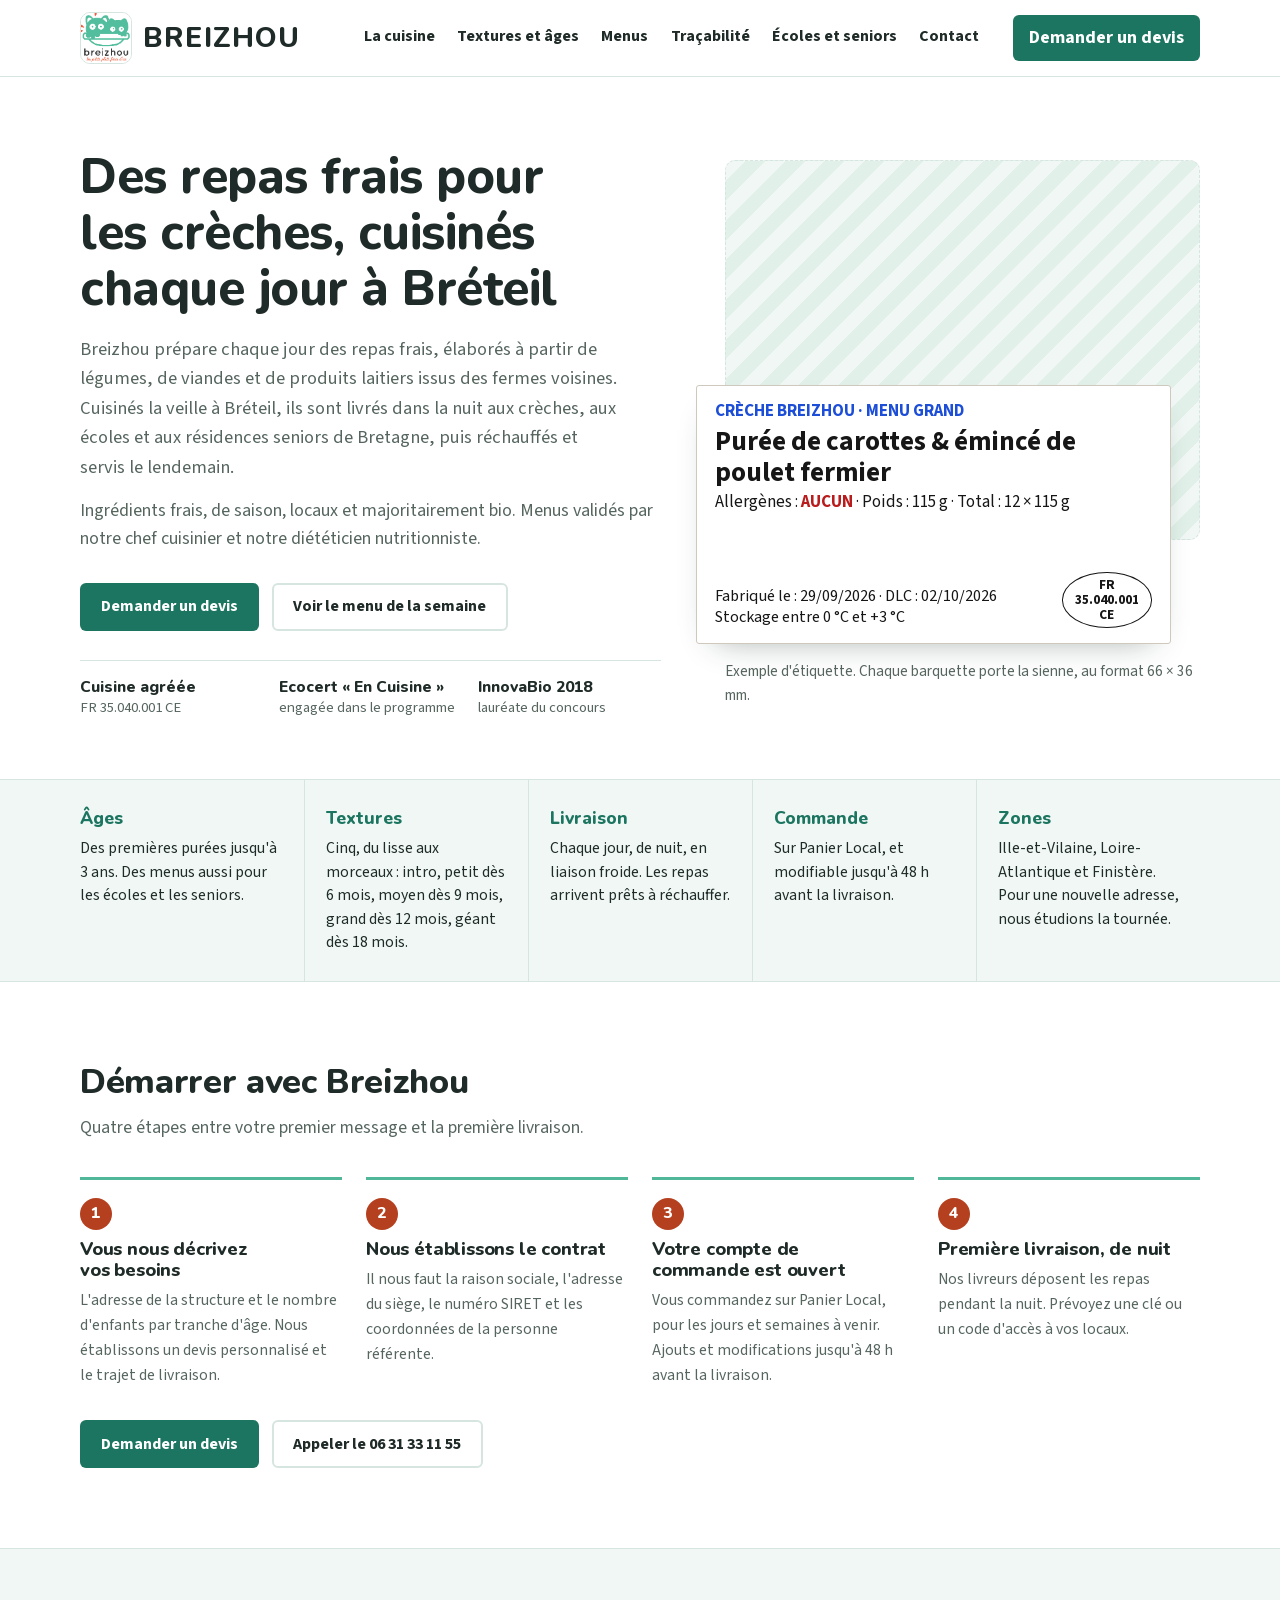
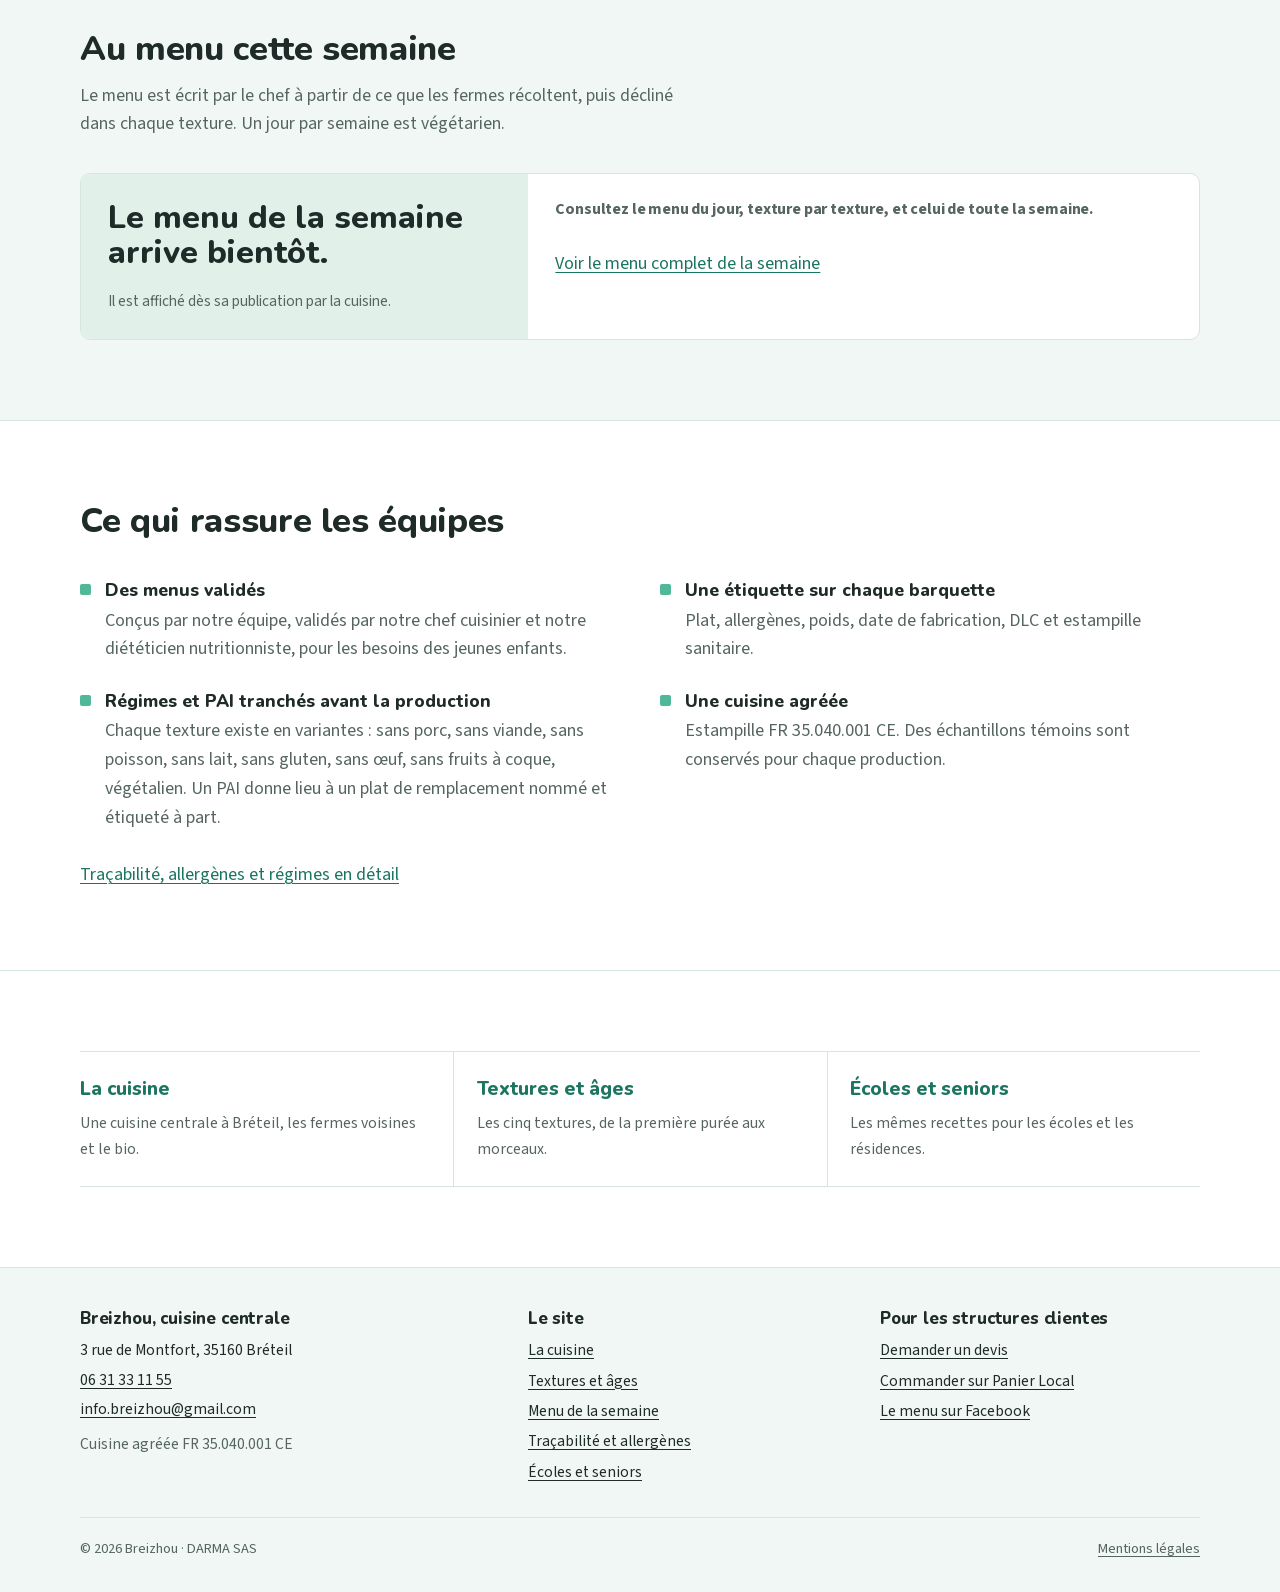
==== index.html @ e47caa4b "Refonte : « cuisinés la veille, livrés dans la nuit, servis le lendemain » sur l'accueil (décision d" ====
<!doctype html>
<html lang="fr">
<head>
<meta charset="utf-8">
<meta name="viewport" content="width=device-width, initial-scale=1">
<title>Breizhou — Repas frais pour crèches, cuisinés à Bréteil</title>
<meta name="description" content="Cuisine centrale à Bréteil (Ille-et-Vilaine) : repas frais, locaux et majoritairement bio, livrés chaque jour en liaison froide aux crèches et micro-crèches, en cinq textures selon l'âge.">
<link rel="canonical" href="https://breizhou.fr/">
<meta property="og:type" content="website">
<meta property="og:site_name" content="Breizhou">
<meta property="og:title" content="Breizhou — Repas frais pour crèches, cuisinés à Bréteil">
<meta property="og:description" content="Cuisine centrale à Bréteil (Ille-et-Vilaine) : repas frais, locaux et majoritairement bio, livrés chaque jour en liaison froide aux crèches et micro-crèches, en cinq textures selon l'âge.">
<meta property="og:url" content="https://breizhou.fr/">
<meta property="og:locale" content="fr_FR">
<meta property="og:image" content="https://breizhou.fr/assets/partage.png">
<meta property="og:image:width" content="1200">
<meta property="og:image:height" content="630">
<meta property="og:image:alt" content="Breizhou : des repas frais pour les crèches, cuisinés chaque jour à Bréteil">
<meta name="twitter:card" content="summary_large_image">
<script type="application/ld+json">{"@context": "https://schema.org", "@type": "LocalBusiness", "name": "Breizhou", "description": "Cuisine centrale à Bréteil : repas frais, locaux et majoritairement bio, livrés chaque jour en liaison froide aux crèches, aux écoles et aux résidences seniors.", "url": "https://breizhou.fr/", "logo": "https://breizhou.fr/assets/logo-breizhou.png", "image": "https://breizhou.fr/assets/partage.png", "telephone": "+33631331155", "email": "info.breizhou@gmail.com", "address": {"@type": "PostalAddress", "streetAddress": "3 rue de Montfort", "postalCode": "35160", "addressLocality": "Bréteil", "addressCountry": "FR"}, "areaServed": [{"@type": "AdministrativeArea", "name": "Ille-et-Vilaine"}, {"@type": "AdministrativeArea", "name": "Loire-Atlantique"}, {"@type": "AdministrativeArea", "name": "Finistère"}], "parentOrganization": {"@type": "Organization", "name": "DARMA SAS"}, "sameAs": ["https://www.facebook.com/BBbreizhou/"]}</script>
<meta name="theme-color" content="#1C7560">
<link rel="icon" href="/assets/logo-breizhou.png">
<link rel="preload" href="/assets/polices/sourcesans3.woff2" as="font" type="font/woff2" crossorigin>
<link rel="preload" href="/assets/polices/nunito.woff2" as="font" type="font/woff2" crossorigin>
<link rel="stylesheet" href="/assets/polices/polices.css">
<link rel="stylesheet" href="/assets/site.css">
<script>document.documentElement.classList.add('js')</script>
<script src="/assets/site.js" defer></script>
</head>
<body>
<a class="lien-evitement" href="#contenu">Aller au contenu</a>

<header class="site-header">
  <div class="wrap nav">
    <a class="marque" href="/" aria-label="Breizhou, accueil">
      <img src="/assets/logo-breizhou.png" width="52" height="52" alt="">
      <span>Breizhou</span>
    </a>
    <nav class="menu-nav" id="menu" aria-label="Pages du site">
      <ul>
          <li class="nav-accueil"><a href="/" aria-current="page">Accueil</a></li>
          <li><a href="/la-cuisine/">La cuisine</a></li>
          <li><a href="/textures/">Textures et âges</a></li>
          <li><a href="/menus/">Menus</a></li>
          <li><a href="/tracabilite/">Traçabilité</a></li>
          <li><a href="/ecoles-seniors/">Écoles et seniors</a></li>
          <li><a href="/contact/">Contact</a></li>
      </ul>
    </nav>
    <a class="btn-devis" href="/contact/">Demander un devis</a>
  </div>
</header>

<main id="contenu" tabindex="-1">
<section class="ouverture">
  <div class="wrap ouverture-grille">
    <div>
      <h1>Des repas frais pour les crèches, cuisinés chaque jour à Bréteil</h1>
      <p class="chapeau">Breizhou prépare chaque jour des repas frais, élaborés à partir de légumes, de viandes et de produits laitiers issus des fermes voisines. Cuisinés la veille à Bréteil, ils sont livrés dans la nuit aux crèches, aux écoles et aux résidences seniors de Bretagne, puis réchauffés et servis le lendemain.</p>
      <p class="doux" style="margin-top:.9rem">Ingrédients frais, de saison, locaux et majoritairement bio. Menus validés par notre chef cuisinier et notre diététicien nutritionniste.</p>
      <div class="actions">
        <a class="btn btn-plein" href="/contact/">Demander un devis</a>
        <a class="btn btn-trait" href="/menus/">Voir le menu de la semaine</a>
      </div>
      <ul class="preuves" aria-label="Garanties">
        <li><b>Cuisine agréée</b> FR 35.040.001 CE</li>
        <li><b>Ecocert « En Cuisine »</b> engagée dans le programme</li>
        <li><b>InnovaBio 2018</b> lauréate du concours</li>
      </ul>
    </div>

    <div>
      <div class="visuel">
        <figure class="photo photo-attente" data-photo="images/cuisine.jpg" role="img" aria-label="La cuisine de Breizhou à Bréteil"><span>La cuisine de Breizhou à Bréteil</span></figure>
        <figure class="etiquette-scene">
          <div class="etiquette" role="img" aria-label="Exemple d'étiquette de traçabilité : client, plat, allergènes, poids, date de fabrication, DLC, température de stockage et estampille sanitaire">
            <div>
              <div class="e-client">CRÈCHE BREIZHOU · MENU GRAND</div>
              <div class="e-plat">Purée de carottes &amp; émincé de poulet fermier</div>
              <div class="e-ligne">Allergènes : <b>AUCUN</b> · Poids : 115 g · Total : 12 × 115 g</div>
            </div>
            <div></div>
            <div class="e-pied">
              <div>Fabriqué le : 29/09/2026 · DLC : 02/10/2026<br>Stockage entre 0 °C et +3 °C</div>
              <div class="e-estampille">FR<br>35.040.001<br>CE</div>
            </div>
          </div>
          <figcaption>Exemple d'étiquette. Chaque barquette porte la sienne, au format 66 × 36 mm.</figcaption>
        </figure>
      </div>
      <p class="visuel-legende">Exemple d'étiquette. Chaque barquette porte la sienne, au format 66 × 36 mm.</p>
    </div>
  </div>
</section>

<section class="essentiel" aria-labelledby="t-essentiel">
  <div class="wrap">
    <h2 class="sr" id="t-essentiel">L'essentiel pour une structure d'accueil</h2>
    <dl>
      <div>
        <dt>Âges</dt>
        <dd>Des premières purées jusqu'à 3 ans. Des menus aussi pour les écoles et les seniors.</dd>
      </div>
      <div>
        <dt>Textures</dt>
        <dd>Cinq, du lisse aux morceaux : intro, petit dès 6 mois, moyen dès 9 mois, grand dès 12 mois, géant dès 18 mois.</dd>
      </div>
      <div>
        <dt>Livraison</dt>
        <dd>Chaque jour, de nuit, en liaison froide. Les repas arrivent prêts à réchauffer.</dd>
      </div>
      <div>
        <dt>Commande</dt>
        <dd>Sur Panier Local, et modifiable jusqu'à 48 h avant la livraison.</dd>
      </div>
      <div>
        <dt>Zones</dt>
        <dd>Ille-et-Vilaine, Loire-Atlantique et Finistère. Pour une nouvelle adresse, nous étudions la tournée.</dd>
      </div>
    </dl>
  </div>
</section>

<section class="section" aria-labelledby="t-demarrer">
  <div class="wrap">
    <div class="tete-section">
      <h2 id="t-demarrer">Démarrer avec Breizhou</h2>
      <p>Quatre étapes entre votre premier message et la première livraison.</p>
    </div>
    <ol class="etapes">
      <li>
        <h3>Vous nous décrivez vos besoins</h3>
        <p>L'adresse de la structure et le nombre d'enfants par tranche d'âge. Nous établissons un devis personnalisé et le trajet de livraison.</p>
      </li>
      <li>
        <h3>Nous établissons le contrat</h3>
        <p>Il nous faut la raison sociale, l'adresse du siège, le numéro SIRET et les coordonnées de la personne référente.</p>
      </li>
      <li>
        <h3>Votre compte de commande est ouvert</h3>
        <p>Vous commandez sur Panier Local, pour les jours et semaines à venir. Ajouts et modifications jusqu'à 48 h avant la livraison.</p>
      </li>
      <li>
        <h3>Première livraison, de nuit</h3>
        <p>Nos livreurs déposent les repas pendant la nuit. Prévoyez une clé ou un code d'accès à vos locaux.</p>
      </li>
    </ol>
    <div class="actions apres-etapes">
      <a class="btn btn-plein" href="/contact/">Demander un devis</a>
      <a class="btn btn-trait" href="tel:+33631331155">Appeler le 06 31 33 11 55</a>
    </div>
  </div>
</section>

<section class="section section-teinte" aria-labelledby="t-menu">
  <div class="wrap">
    <div class="tete-section">
      <h2 id="t-menu">Au menu cette semaine</h2>
      <p>Le menu est écrit par le chef à partir de ce que les fermes récoltent, puis décliné dans chaque texture. Un jour par semaine est végétarien.</p>
    </div>
    <div class="encart-menu" id="encart-menu">
      <div class="em-date">
        <p class="em-jour">Le menu de la semaine</p>
        <p class="em-sous">Toutes les textures, du lundi au vendredi</p>
      </div>
      <div class="em-plats">
        <h3>Consultez le menu du jour, texture par texture, et celui de toute la semaine.</h3>
        <ul hidden></ul>
        <p class="em-lien"><a href="/menus/">Voir le menu complet de la semaine</a></p>
      </div>
    </div>
  </div>
</section>

<section class="section" aria-labelledby="t-garanties">
  <div class="wrap">
    <div class="tete-section">
      <h2 id="t-garanties">Ce qui rassure les équipes</h2>
    </div>
    <ul class="garanties">
      <li><div><b>Des menus validés</b><span>Conçus par notre équipe, validés par notre chef cuisinier et notre diététicien nutritionniste, pour les besoins des jeunes enfants.</span></div></li>
      <li><div><b>Une étiquette sur chaque barquette</b><span>Plat, allergènes, poids, date de fabrication, DLC et estampille sanitaire.</span></div></li>
      <li><div><b>Régimes et PAI tranchés avant la production</b><span>Chaque texture existe en variantes : sans porc, sans viande, sans poisson, sans lait, sans gluten, sans œuf, sans fruits à coque, végétalien. Un PAI donne lieu à un plat de remplacement nommé et étiqueté à part.</span></div></li>
      <li><div><b>Une cuisine agréée</b><span>Estampille FR 35.040.001 CE. Des échantillons témoins sont conservés pour chaque production.</span></div></li>
    </ul>
    <p style="margin-top:1.8rem"><a href="/tracabilite/">Traçabilité, allergènes et régimes en détail</a></p>
  </div>
</section>

<section class="section" aria-label="Pour aller plus loin">
  <div class="wrap">
    <nav class="renvois" aria-label="Autres pages">
      <a href="/la-cuisine/"><b>La cuisine</b><span>Une cuisine centrale à Bréteil, les fermes voisines et le bio.</span></a>
      <a href="/textures/"><b>Textures et âges</b><span>Les cinq textures, de la première purée aux morceaux.</span></a>
      <a href="/ecoles-seniors/"><b>Écoles et seniors</b><span>Les mêmes recettes pour les écoles et les résidences.</span></a>
    </nav>
  </div>
</section>
</main>

<footer class="site-footer">
  <div class="wrap">
    <div class="pied-grille">
      <div>
        <h2>Breizhou, cuisine centrale</h2>
        <address>
          <span>3 rue de Montfort, 35160 Bréteil</span>
          <a href="tel:+33631331155">06 31 33 11 55</a>
          <a href="mailto:info.breizhou@gmail.com">info.breizhou@gmail.com</a>
        </address>
        <p class="doux" style="margin-top:.6rem">Cuisine agréée FR 35.040.001 CE</p>
      </div>
      <div>
        <h2>Le site</h2>
        <ul>
          <li><a href="/la-cuisine/">La cuisine</a></li>
          <li><a href="/textures/">Textures et âges</a></li>
          <li><a href="/menus/">Menu de la semaine</a></li>
          <li><a href="/tracabilite/">Traçabilité et allergènes</a></li>
          <li><a href="/ecoles-seniors/">Écoles et seniors</a></li>
        </ul>
      </div>
      <div>
        <h2>Pour les structures clientes</h2>
        <ul>
          <li><a href="/contact/">Demander un devis</a></li>
          <li><a href="https://breizhou.panierlocal.org/" rel="noopener">Commander sur Panier Local</a></li>
          <li><a href="https://www.facebook.com/BBbreizhou/" rel="noopener">Le menu sur Facebook</a></li>
        </ul>
      </div>
    </div>
    <div class="pied-bas">
      <p>© 2026 Breizhou · DARMA SAS</p>
      <p><a href="/mentions-legales/">Mentions légales</a></p>
    </div>
  </div>
</footer>
</body>
</html>
---- assets/polices/polices.css ----
/* Polices hébergées sur le site (sous-ensemble latin, polices variables) : Source Sans 3 et Nunito, licence SIL Open Font License. Aucun appel à Google au chargement des pages. */
@font-face{font-family:'Source Sans 3';font-style:normal;font-weight:400 700;font-display:swap;src:url(/assets/polices/sourcesans3.woff2) format('woff2');unicode-range:U+0000-00FF, U+0131, U+0152-0153, U+02BB-02BC, U+02C6, U+02DA, U+02DC, U+0304, U+0308, U+0329, U+2000-206F, U+20AC, U+2122, U+2191, U+2193, U+2212, U+2215, U+FEFF, U+FFFD}
@font-face{font-family:'Source Sans 3';font-style:italic;font-weight:400;font-display:swap;src:url(/assets/polices/sourcesans3-italique.woff2) format('woff2');unicode-range:U+0000-00FF, U+0131, U+0152-0153, U+02BB-02BC, U+02C6, U+02DA, U+02DC, U+0304, U+0308, U+0329, U+2000-206F, U+20AC, U+2122, U+2191, U+2193, U+2212, U+2215, U+FEFF, U+FFFD}
@font-face{font-family:'Nunito';font-style:normal;font-weight:700 800;font-display:swap;src:url(/assets/polices/nunito.woff2) format('woff2');unicode-range:U+0000-00FF, U+0131, U+0152-0153, U+02BB-02BC, U+02C6, U+02DA, U+02DC, U+0304, U+0308, U+0329, U+2000-206F, U+20AC, U+2122, U+2191, U+2193, U+2212, U+2215, U+FEFF, U+FFFD}
---- assets/site.css ----
/* breizhou.fr — feuille commune à toutes les pages.
   Couleurs relevées sur le logo : menthe #50B898, anthracite #383838, orange #E85838.
   Titres : Nunito (terminaisons rondes, comme le nom du logo). Texte : Source Sans 3, sobre et
   très lisible (zéros non barrés, utile pour dates et téléphones). */

:root{
  --fond:#FFFFFF;
  --surface:#F0F7F4;
  --surface-2:#E1F1EA;
  --encre:#1F2B28;
  --doux:#56665F;
  --trait:#D6E5DF;
  --menthe:#50B898;
  --menthe-fonce:#1C7560;
  --orange:#E85838;
  --orange-fonce:#B5401F;
  --bouton-fond:#1C7560;
  --bouton-texte:#FFFFFF;
  --bouton-survol:#155C4B;
  --etiquette:#FFFFFF;
  --pastille-fond:#B5401F;
  --pastille-texte:#FFFFFF;
  --ombre:0 14px 32px -20px rgba(20,45,38,.45);
  --titre:"Nunito","Trebuchet MS","Segoe UI",sans-serif;
  --texte:"Source Sans 3","Source Sans Pro",-apple-system,"Segoe UI",Roboto,Arial,sans-serif;
  --r:6px;
  --large:1120px;
}
@media (prefers-color-scheme:dark){
  :root:not([data-theme="light"]){
    --fond:#111917;
    --surface:#172320;
    --surface-2:#1E2D28;
    --encre:#E6EFEB;
    --doux:#A2B4AD;
    --trait:#2A3A35;
    --menthe:#50B898;
    --menthe-fonce:#7FD5B9;
    --orange:#F07A5C;
    --orange-fonce:#F49A80;
    --bouton-fond:#50B898;
    --bouton-texte:#0C1915;
    --bouton-survol:#6CC9AB;
    --etiquette:#FBFBF8;
    --pastille-fond:#F49A80;
    --pastille-texte:#1B1210;
    --ombre:0 14px 32px -20px rgba(0,0,0,.8);
  }
}
:root[data-theme="dark"]{
  --fond:#111917;
  --surface:#172320;
  --surface-2:#1E2D28;
  --encre:#E6EFEB;
  --doux:#A2B4AD;
  --trait:#2A3A35;
  --menthe:#50B898;
  --menthe-fonce:#7FD5B9;
  --orange:#F07A5C;
  --orange-fonce:#F49A80;
  --bouton-fond:#50B898;
  --bouton-texte:#0C1915;
  --bouton-survol:#6CC9AB;
  --etiquette:#FBFBF8;
  --pastille-fond:#F49A80;
  --pastille-texte:#1B1210;
  --ombre:0 14px 32px -20px rgba(0,0,0,.8);
}

/* ---------- base ---------- */
*,*::before,*::after{box-sizing:border-box}
html{-webkit-text-size-adjust:100%}
body{margin:0;background:var(--fond);color:var(--encre);font-family:var(--texte);font-size:1.125rem;line-height:1.6}
img{max-width:100%;display:block}
a{color:var(--menthe-fonce);text-underline-offset:.18em;text-decoration-thickness:1px}
a:hover{text-decoration-thickness:2px}
:focus-visible{outline:3px solid var(--orange);outline-offset:3px;border-radius:3px}
@media (prefers-reduced-motion:reduce){*{transition:none!important;animation:none!important;scroll-behavior:auto!important}}
h1,h2,h3{font-family:var(--titre);font-weight:800;line-height:1.15;letter-spacing:-.01em;margin:0;text-wrap:balance;color:var(--encre)}
h1{font-size:clamp(2rem,4.2vw,3.05rem)}
h2{font-size:clamp(1.55rem,2.8vw,2.15rem)}
h3{font-size:1.2rem}
p{margin:0}
.wrap{width:min(var(--large),calc(100% - 2.5rem));margin-inline:auto}
.prose{max-width:64ch}
.prose > * + *{margin-top:1em}
.doux{color:var(--doux)}
.sr{position:absolute;width:1px;height:1px;overflow:hidden;clip:rect(0 0 0 0);white-space:nowrap}
.lien-evitement{position:absolute;left:1rem;top:-3rem;background:var(--encre);color:var(--fond);padding:.5rem .8rem;border-radius:var(--r);z-index:30}
.lien-evitement:focus{top:.6rem}

/* ---------- boutons : angles doux, pas de pilule ---------- */
.btn{display:inline-flex;align-items:center;justify-content:center;gap:.5rem;min-height:48px;padding:.7rem 1.2rem;border-radius:var(--r);font-family:var(--texte);font-weight:700;font-size:1rem;line-height:1.2;text-decoration:none;border:2px solid transparent;cursor:pointer;transition:background .15s ease,border-color .15s ease}
.btn-plein{background:var(--bouton-fond);color:var(--bouton-texte)}
.btn-plein:hover{background:var(--bouton-survol)}
.btn-trait{background:transparent;color:var(--encre);border-color:var(--trait)}
.btn-trait:hover{border-color:var(--encre)}
.actions{display:flex;flex-wrap:wrap;gap:.8rem}

/* ---------- en-tête ---------- */
.site-header{position:sticky;top:0;z-index:20;background:var(--fond);border-bottom:1px solid var(--trait)}
.nav{display:flex;align-items:center;gap:1.5rem;min-height:76px}
.marque{display:flex;align-items:center;gap:.7rem;text-decoration:none;color:var(--encre);flex-shrink:0}
.marque img{width:52px;height:52px;border-radius:10px;background:#fff;border:1px solid var(--trait)}
.marque span{font-family:var(--titre);font-weight:800;font-size:1.75rem;letter-spacing:.04em;text-transform:uppercase}
.menu-nav{margin-left:auto;min-width:0}
.menu-nav ul{list-style:none;margin:0;padding:0;display:flex;align-items:center;gap:.2rem}
.menu-nav a{display:block;padding:.55rem .6rem;text-decoration:none;color:var(--encre);font-weight:700;font-size:1rem;border-bottom:3px solid transparent;white-space:nowrap}
.menu-nav a:hover{color:var(--menthe-fonce)}
.menu-nav a[aria-current="page"]{color:var(--menthe-fonce);border-bottom-color:var(--menthe)}
.menu-nav .nav-accueil{display:none}
.btn-devis{flex-shrink:0;display:inline-flex;align-items:center;min-height:44px;padding:.55rem 1rem;border-radius:var(--r);background:var(--bouton-fond);color:var(--bouton-texte);font-weight:700;text-decoration:none;white-space:nowrap}
.btn-devis:hover{background:var(--bouton-survol)}

/* Téléphone et tablette : onglets toujours visibles sous l'en-tête, qu'on fait glisser du doigt
   (consigne de Gaëtan, 27/09). Pas de bouton « Menu », pas de panneau qui s'ouvre. */
@media (max-width:1180px){
  .nav{display:grid;grid-template-columns:minmax(0,1fr) auto;justify-content:space-between;align-items:center;gap:0 .8rem;min-height:0;padding-top:.6rem}
  .marque{gap:.5rem;min-width:0}
  .marque img{width:40px;height:40px}
  .marque span{font-size:clamp(1.1rem,5.2vw,1.45rem)}
  .btn-devis{justify-self:end;min-height:40px;padding:.4rem .7rem;font-size:clamp(.85rem,3.9vw,.95rem)}
  .menu-nav{grid-column:1/-1;grid-row:2;margin:.5rem 0 0;position:relative;contain:inline-size}
  .menu-nav ul{gap:0;overflow-x:auto;overscroll-behavior-x:contain;scroll-snap-type:x proximity;scrollbar-width:none;-webkit-overflow-scrolling:touch;margin:0 -1.25rem;padding:0 1.25rem;
    -webkit-mask-image:linear-gradient(90deg,transparent 0,#000 1.25rem,#000 calc(100% - 2.5rem),transparent 100%);mask-image:linear-gradient(90deg,transparent 0,#000 1.25rem,#000 calc(100% - 2.5rem),transparent 100%)}
  .menu-nav ul::-webkit-scrollbar{display:none}
  .menu-nav li{scroll-snap-align:start;flex-shrink:0}
  .menu-nav .nav-accueil{display:block}
  .menu-nav a{padding:.7rem .85rem .6rem;font-size:1rem}
  .menu-nav a[aria-current="page"]{background:var(--surface-2);border-radius:var(--r) var(--r) 0 0}
}
@media (max-width:340px){
  .marque span{display:none}
}

/* ---------- sections ---------- */
main{display:block}
.section{padding-block:clamp(3rem,6.5vw,5rem)}
.section + .section{border-top:1px solid var(--trait)}
.section-teinte{background:var(--surface)}
.tete-section{display:grid;gap:.8rem;margin-bottom:2.2rem;max-width:66ch}
.tete-section p{color:var(--doux);font-size:1.1rem}
.chapeau{font-size:1.15rem;color:var(--doux);max-width:60ch}

/* ---------- ouverture de page ---------- */
.ouverture{padding-block:clamp(2.6rem,6vw,4.5rem) clamp(2.4rem,5vw,3.8rem)}
.ouverture-grille{display:grid;grid-template-columns:minmax(0,1.1fr) minmax(0,.9fr);gap:clamp(2rem,5vw,4rem);align-items:center}
@media (max-width:900px){.ouverture-grille{grid-template-columns:minmax(0,1fr)}}
.ouverture h1 + p{margin-top:1.1rem}
.ouverture .actions{margin-top:1.8rem}
.fil{font-size:.95rem;color:var(--doux);margin-bottom:.9rem}
.fil a{color:var(--doux)}

/* ---------- l'essentiel (fiche pratique) ---------- */
.essentiel{background:var(--surface);border-block:1px solid var(--trait)}
.essentiel dl{margin:0;display:grid;grid-template-columns:repeat(5,1fr)}
.essentiel dl > div{padding:1.5rem 1.3rem 1.6rem;border-left:1px solid var(--trait)}
.essentiel dl > div:first-child{border-left:0;padding-left:0}
.essentiel dt{font-family:var(--titre);font-weight:800;font-size:1.1rem;color:var(--menthe-fonce);margin-bottom:.35rem}
.essentiel dd{margin:0;font-size:.98rem;line-height:1.5}
@media (max-width:1000px){
  .essentiel dl{grid-template-columns:repeat(2,1fr)}
  .essentiel dl > div{border-left:0;border-top:1px solid var(--trait);padding-left:0;padding-right:1.2rem}
  .essentiel dl > div:nth-child(-n+2){border-top:0}
}
@media (max-width:560px){
  .essentiel dl{grid-template-columns:1fr}
  .essentiel dl > div:nth-child(2){border-top:1px solid var(--trait)}
}

/* ---------- étapes (une vraie suite : l'ordre compte) ---------- */
.etapes{list-style:none;margin:0;padding:0;display:grid;grid-template-columns:repeat(4,1fr);gap:1.5rem;counter-reset:etape}
@media (max-width:980px){.etapes{grid-template-columns:repeat(2,1fr)}}
@media (max-width:560px){.etapes{grid-template-columns:1fr}}
.etapes li{counter-increment:etape;display:grid;gap:.5rem;align-content:start;padding-top:1.1rem;border-top:3px solid var(--menthe)}
.etapes li::before{content:counter(etape);font-family:var(--titre);font-weight:800;font-size:1rem;width:2rem;height:2rem;display:grid;place-items:center;border-radius:50%;background:var(--pastille-fond);color:var(--pastille-texte)}
.etapes h3{font-size:1.15rem}
.etapes p{color:var(--doux);font-size:.98rem}
.apres-etapes{margin-top:2rem}

/* ---------- étiquette de traçabilité (66,05 × 36 mm) ----------
   Les tailles de texte suivent la largeur de l'étiquette (unités cqi) : elle garde ses
   proportions réelles quelle que soit la place qu'on lui donne. */
.etiquette-scene{display:grid;justify-items:center;gap:.9rem;margin:0;min-width:0}
.etiquette-scene figcaption{font-size:.95rem;color:var(--doux);text-align:center;max-width:40ch}
.etiquette{container-type:inline-size;width:100%;max-width:560px;aspect-ratio:66.05/36;background:var(--etiquette);color:#161616;border:1px solid #cfc9bd;border-radius:3px;box-shadow:var(--ombre);padding:3.2% 3.8%;display:grid;grid-template-rows:auto 1fr auto;font-family:var(--texte);font-variant-numeric:tabular-nums;line-height:1.28}
.etiquette .e-client{font-weight:700;font-size:3.9cqi;color:#1D4ED8}
.etiquette .e-plat{font-weight:700;font-size:6.2cqi;line-height:1.15;margin-top:.6cqi}
.etiquette .e-ligne{font-size:3.9cqi;margin-top:1cqi}
.etiquette .e-ligne b{color:#B91C1C}
.etiquette .e-pied{display:grid;grid-template-columns:1fr auto;align-items:end;gap:2.5cqi;font-size:3.7cqi}
.etiquette .e-estampille{border:.45cqi solid #161616;border-radius:50%;padding:1cqi 2.8cqi;font-size:3.1cqi;font-weight:700;text-align:center;line-height:1.1;white-space:nowrap}

/* ---------- photos : emplacement neutre tant que la vraie photo n'est pas déposée ---------- */
.photo{margin:0;border-radius:10px;overflow:hidden;background:var(--surface-2);aspect-ratio:4/3}
.photo img{width:100%;height:100%;object-fit:cover}
.photo-attente{display:grid;place-items:end start;padding:1rem 1.1rem;border:1px dashed var(--trait);background:repeating-linear-gradient(135deg,var(--surface) 0 14px,var(--surface-2) 14px 28px)}
.photo-attente span{font-size:.9rem;color:var(--doux);background:var(--fond);border-radius:4px;padding:.25rem .55rem}
.photo.large{aspect-ratio:16/9}
.photo.carree{aspect-ratio:1}

/* ---------- haut de l'accueil : photo de la cuisine + étiquette posée dessus ---------- */
.visuel{position:relative;padding-bottom:22%}
.visuel .photo{aspect-ratio:5/4}
.visuel .etiquette-scene{position:absolute;left:-6%;right:6%;bottom:0}
.visuel .etiquette-scene figcaption{display:none}
.visuel-legende{margin-top:.9rem;font-size:.95rem;color:var(--doux)}
@media (max-width:900px){
  .visuel{padding-bottom:0}
  .visuel .etiquette-scene{position:relative;left:auto;right:auto;margin:-18% 4% 0}
  /* sans vraie photo, pas de grand bloc vide sur téléphone : l'étiquette seule */
  .photo-attente{display:none}
  .visuel .photo-attente + .etiquette-scene{margin:0}
}
@media (max-width:560px){
  /* sur petit écran, l'étiquette garde ses informations mais plus son vide central */
  .etiquette{aspect-ratio:auto;grid-template-rows:auto;gap:3cqi;padding:4% 4.5%}
  .etiquette > div:nth-child(2){display:none}
}

/* ---------- encart menu (accueil) ---------- */
.encart-menu{display:grid;grid-template-columns:.8fr 1.2fr;border:1px solid var(--trait);border-radius:10px;overflow:hidden;background:var(--fond)}
@media (max-width:820px){.encart-menu{grid-template-columns:1fr}}
.encart-menu .em-date{background:var(--surface-2);padding:1.6rem 1.7rem;display:grid;align-content:space-between;gap:1.2rem}
.encart-menu .em-jour{font-family:var(--titre);font-weight:800;font-size:clamp(1.5rem,2.6vw,2rem);line-height:1.1;color:var(--encre)}
.encart-menu .em-sous{font-size:.95rem;color:var(--doux)}
.encart-menu .em-plats{padding:1.6rem 1.7rem;display:grid;gap:.6rem;align-content:start}
.encart-menu .em-plats h3{font-size:1rem;color:var(--doux);font-family:var(--texte);font-weight:700}
.encart-menu ul{margin:0;padding:0;list-style:none;display:grid;gap:.35rem;font-family:var(--titre);font-weight:700;font-size:1.12rem}
.encart-menu .em-lien{margin-top:.8rem}
.veggie{display:inline-block;vertical-align:middle;font-family:var(--texte);font-size:.78rem;font-weight:700;background:var(--menthe);color:#0C1915;border-radius:4px;padding:.12rem .45rem;margin-left:.45rem;letter-spacing:0}

/* ---------- liste de garanties ---------- */
.garanties{list-style:none;margin:0;padding:0;display:grid;grid-template-columns:repeat(2,1fr);gap:1.4rem 2.5rem}
@media (max-width:760px){.garanties{grid-template-columns:1fr}}
.garanties li{display:grid;grid-template-columns:auto 1fr;gap:.9rem;align-items:start}
.garanties li::before{content:"";width:11px;height:11px;margin-top:.5rem;border-radius:2px;background:var(--menthe)}
.garanties b{display:block;font-family:var(--titre);font-weight:800;font-size:1.1rem;margin-bottom:.15rem}
.garanties span{color:var(--doux)}

/* ---------- renvois vers les autres pages ---------- */
.renvois{display:grid;grid-template-columns:repeat(3,1fr);border-top:1px solid var(--trait)}
@media (max-width:820px){.renvois{grid-template-columns:1fr}}
.renvois a{display:grid;gap:.4rem;padding:1.4rem 1.4rem 1.5rem 0;text-decoration:none;color:var(--encre);border-bottom:1px solid var(--trait)}
.renvois a + a{padding-left:1.4rem;border-left:1px solid var(--trait)}
@media (max-width:820px){.renvois a + a{padding-left:0;border-left:0}}
.renvois b{font-family:var(--titre);font-weight:800;font-size:1.2rem;color:var(--menthe-fonce)}
.renvois span{color:var(--doux);font-size:.98rem}
.renvois a:hover b{text-decoration:underline;text-underline-offset:.18em}

/* ---------- pied de page ---------- */
.site-footer{background:var(--surface);border-top:1px solid var(--trait);padding-block:2.6rem 2rem;font-size:.97rem}
.pied-grille{display:grid;grid-template-columns:1.3fr 1fr 1fr;gap:2rem}
@media (max-width:820px){.pied-grille{grid-template-columns:1fr}}
.site-footer h2{font-size:1.05rem;margin-bottom:.6rem}
.site-footer ul{list-style:none;margin:0;padding:0;display:grid;gap:.35rem}
.site-footer a{color:var(--encre)}
.site-footer address{font-style:normal;display:grid;gap:.3rem}
.pied-bas{margin-top:2rem;padding-top:1.2rem;border-top:1px solid var(--trait);display:flex;flex-wrap:wrap;justify-content:space-between;gap:.8rem;color:var(--doux);font-size:.9rem}
.pied-bas a{color:var(--doux)}

/* ================= pages intérieures ================= */
.ouverture-page{padding-block:clamp(2.4rem,5vw,3.8rem) clamp(2rem,4vw,3rem);border-bottom:1px solid var(--trait)}
.ouverture-page h1 + p{margin-top:1rem}
.ouverture-page .ouverture-grille{align-items:start}
.deux-col{display:grid;grid-template-columns:minmax(0,1fr) minmax(0,1fr);gap:clamp(2rem,5vw,4rem);align-items:start}
.deux-col.inverse > :first-child{order:2}
@media (max-width:860px){.deux-col{grid-template-columns:minmax(0,1fr)}.deux-col.inverse > :first-child{order:0}}
.bloc + .bloc{margin-top:clamp(2.5rem,5vw,4rem)}
.deux-col > .bloc + .bloc{margin-top:0}
@media (max-width:860px){.deux-col > .bloc + .bloc{margin-top:clamp(2rem,5vw,3rem)}}
.bloc h2{margin-bottom:.9rem}
.liste-simple{margin:1rem 0 0;padding-left:1.2rem;display:grid;gap:.45rem}
.note{font-size:.95rem;color:var(--doux)}
.encadre{background:var(--surface);border:1px solid var(--trait);border-radius:10px;padding:1.4rem 1.5rem}
.encadre h2,.encadre h3{margin-bottom:.6rem}

/* ---------- textures : des cercles (demande de Gaëtan, 09/09) ---------- */
.textures{list-style:none;margin:0;padding:0;display:grid;grid-template-columns:repeat(5,minmax(0,1fr));gap:1.2rem;align-items:start}
@media (max-width:1100px){.textures{grid-template-columns:repeat(3,minmax(0,1fr))}}
@media (max-width:680px){.textures{grid-template-columns:repeat(2,minmax(0,1fr));gap:.8rem}}
.tex{aspect-ratio:1;border-radius:50%;padding:12% 10%;display:flex;flex-direction:column;align-items:center;justify-content:center;gap:.3rem;text-align:center;background:var(--surface);border:1px solid var(--trait)}
.tex:nth-child(even){background:var(--surface-2)}
.tex .age{font-size:.9rem;font-weight:700;color:var(--orange-fonce)}
.tex h3{font-size:1.3rem;color:var(--menthe-fonce)}
.tex p{font-size:.9rem;line-height:1.3;color:var(--doux)}
@media (max-width:680px){.tex p{display:none}.tex h3{font-size:1.1rem}}
.textures-detail{display:grid;gap:0;margin-top:2.5rem;border-top:1px solid var(--trait)}
.textures-detail > div{display:grid;grid-template-columns:12rem minmax(0,1fr) minmax(0,1fr);gap:1.5rem;padding:1.3rem 0;border-bottom:1px solid var(--trait)}
@media (max-width:820px){.textures-detail > div{grid-template-columns:minmax(0,1fr);gap:.5rem}}
.textures-detail h3{font-size:1.15rem}
.textures-detail h3 small{display:block;font-family:var(--texte);font-weight:400;font-size:.95rem;color:var(--doux);margin-top:.15rem}
.textures-detail .exemple{font-size:.97rem}
.textures-detail .exemple b{display:block;font-size:.85rem;color:var(--doux);font-weight:600;margin-bottom:.2rem}

/* ---------- page Menus ---------- */
.jour{display:grid;grid-template-columns:minmax(0,.8fr) minmax(0,1.2fr);border:1px solid var(--trait);border-radius:10px;overflow:hidden;background:var(--fond)}
@media (max-width:820px){.jour{grid-template-columns:minmax(0,1fr)}}
.jour-date{background:var(--surface-2);padding:clamp(1.5rem,3vw,2.2rem);display:grid;align-content:space-between;gap:1.4rem}
.jour-date .jd,.jour-vide .jd{font-family:var(--titre);font-weight:800;font-size:clamp(1.8rem,3.6vw,2.6rem);line-height:1.08;color:var(--encre);text-wrap:balance}
.jour-date .jt,.jour-vide .jt{font-size:.97rem;color:var(--doux)}
.jour-date .jt b{color:var(--encre)}
.jour-vide{grid-column:1/-1;padding:clamp(1.6rem,3vw,2.4rem);display:grid;gap:.6rem;background:var(--surface-2)}
.jour-list{margin:0;padding:clamp(1.5rem,3vw,2.2rem);display:grid;gap:.85rem}
.jour-list > div{display:grid;grid-template-columns:8.5rem minmax(0,1fr);gap:1rem;align-items:start;padding-bottom:.85rem;border-bottom:1px solid var(--trait)}
.jour-list > div:last-child{border-bottom:0;padding-bottom:0}
.jour-list dt{font-family:var(--titre);font-weight:800;font-size:1rem;color:var(--menthe-fonce)}
.jour-list dt small,table.menu tbody th small{display:block;font-family:var(--texte);font-weight:400;font-size:.85rem;color:var(--doux);margin-top:.1rem}
.jour-list dd{margin:0;font-size:1.05rem;line-height:1.5}
.mention{display:block;font-style:italic;font-size:.88rem;color:var(--doux);margin-top:.15rem}
.sem-head{margin-top:3rem;margin-bottom:1.1rem;display:grid;gap:.4rem}
.sem-head p{color:var(--doux);max-width:70ch}
.menu-wrap{overflow-x:auto;border:1px solid var(--trait);border-radius:10px;background:var(--fond)}
table.menu{border-collapse:collapse;width:100%;min-width:820px;font-size:.95rem}
table.menu th,table.menu td{padding:.8rem .9rem;text-align:left;vertical-align:top;border-bottom:1px solid var(--trait);line-height:1.45}
table.menu td + td,table.menu th + th{border-left:1px solid var(--trait)}
table.menu thead th{font-family:var(--titre);font-weight:800;font-size:1.05rem;background:var(--surface);border-bottom:2px solid var(--menthe)}
table.menu tbody th{font-family:var(--titre);font-weight:800;font-size:1rem;width:9.5rem;background:var(--surface)}
table.menu tbody tr:last-child td,table.menu tbody tr:last-child th{border-bottom:0}
table.menu td.today{background:var(--surface-2)}

/* ---------- traçabilité ---------- */
.champs{margin:0;display:grid;gap:0;border-top:1px solid var(--trait)}
.champs > div{display:grid;grid-template-columns:11rem minmax(0,1fr);gap:1rem;padding:.8rem 0;border-bottom:1px solid var(--trait)}
@media (max-width:560px){.champs > div{grid-template-columns:minmax(0,1fr);gap:.2rem}}
.champs dt{font-weight:700}
.champs dd{margin:0;color:var(--doux)}
.allergenes{list-style:none;margin:1rem 0 0;padding:0;display:grid;grid-template-columns:repeat(auto-fill,minmax(11rem,1fr));gap:.5rem}
.allergenes li{padding:.55rem .8rem;border:1px solid var(--trait);border-radius:var(--r);background:var(--fond)}
.regimes{list-style:none;margin:1rem 0 0;padding:0;display:flex;flex-wrap:wrap;gap:.5rem}
.regimes li{padding:.35rem .7rem;border-radius:4px;background:var(--surface-2);font-weight:600;font-size:.97rem}

/* ---------- contact ---------- */
.coordonnees{display:grid;gap:1.2rem}
.coordonnees div b{display:block;font-family:var(--titre);font-weight:800;font-size:1rem;color:var(--menthe-fonce);margin-bottom:.15rem}
.coordonnees a{color:var(--encre);font-weight:700;font-size:1.15rem}
form.devis{display:grid;gap:1rem}
.champs-form{display:grid;grid-template-columns:repeat(2,minmax(0,1fr));gap:1rem}
@media (max-width:620px){.champs-form{grid-template-columns:minmax(0,1fr)}}
.devis label{display:grid;gap:.35rem;font-weight:700;font-size:.97rem}
.devis label small{font-weight:400;color:var(--doux)}
.devis input,.devis textarea{font:inherit;font-weight:400;font-size:1rem;padding:.7rem .85rem;border:1.5px solid var(--trait);border-radius:var(--r);background:var(--fond);color:var(--encre);width:100%}
.devis input:hover,.devis textarea:hover{border-color:var(--doux)}
.devis textarea{min-height:8rem;resize:vertical}
.devis fieldset{border:1px solid var(--trait);border-radius:var(--r);padding:1rem 1.1rem 1.2rem;margin:0}
.devis legend{font-weight:700;padding:0 .3rem}
.devis .ages{display:grid;grid-template-columns:repeat(5,minmax(0,1fr));gap:.7rem}
@media (max-width:720px){.devis .ages{grid-template-columns:repeat(2,minmax(0,1fr))}}

/* ---------- mentions légales ---------- */
.legal h2{font-size:1.3rem;margin:2rem 0 .6rem}
.legal dl{margin:0;display:grid;grid-template-columns:14rem minmax(0,1fr);gap:.45rem 1rem}
@media (max-width:620px){.legal dl{grid-template-columns:minmax(0,1fr)}.legal dd{margin-bottom:.5rem}}
.legal dt{font-weight:700}
.legal dd{margin:0}
.a-completer{background:#FFF1C2;color:#5A4300;border-radius:3px;padding:0 .3rem}

/* légende des photos d'illustration */
.photo{position:relative}
.photo figcaption{position:absolute;right:.6rem;top:.6rem;font-size:.8rem;color:#fff;background:rgba(0,0,0,.55);border-radius:3px;padding:.15rem .45rem}

/* le contenu reçoit le focus du lien d'évitement : pas de cadre autour de toute la page */
main:focus{outline:none}

/* formulaire de devis : choix du public, cases à cocher, repli si la messagerie ne s'ouvre pas */
.choix-public{display:flex;flex-wrap:wrap;gap:.6rem 1.2rem}
.devis label.radio,.devis label.case{display:flex;align-items:center;gap:.55rem;font-weight:600;min-height:44px}
.devis label.radio input,.devis label.case input{width:1.2rem;height:1.2rem;margin:0;accent-color:var(--menthe-fonce)}
.devis .ages.trois{grid-template-columns:repeat(3,minmax(0,1fr))}
@media (max-width:620px){.devis .ages.trois{grid-template-columns:minmax(0,1fr)}}
.devis fieldset[hidden]{display:none}
.repli{display:grid;gap:.8rem;padding:1.1rem 1.2rem;border:2px solid var(--menthe);border-radius:var(--r);background:var(--surface)}
.repli textarea{min-height:10rem;font-size:.95rem}

/* bandeau de preuves (accueil) : trois faits sourcés, sans niveau ni chiffre non confirmé */
.preuves{list-style:none;margin:1.8rem 0 0;padding:1rem 0 0;border-top:1px solid var(--trait);display:grid;grid-template-columns:repeat(3,minmax(0,1fr));gap:1rem;font-size:.92rem;color:var(--doux);line-height:1.35}
.preuves b{display:block;color:var(--encre);font-family:var(--titre);font-weight:800;font-size:.98rem}
@media (max-width:560px){.preuves{grid-template-columns:minmax(0,1fr);gap:.7rem}}
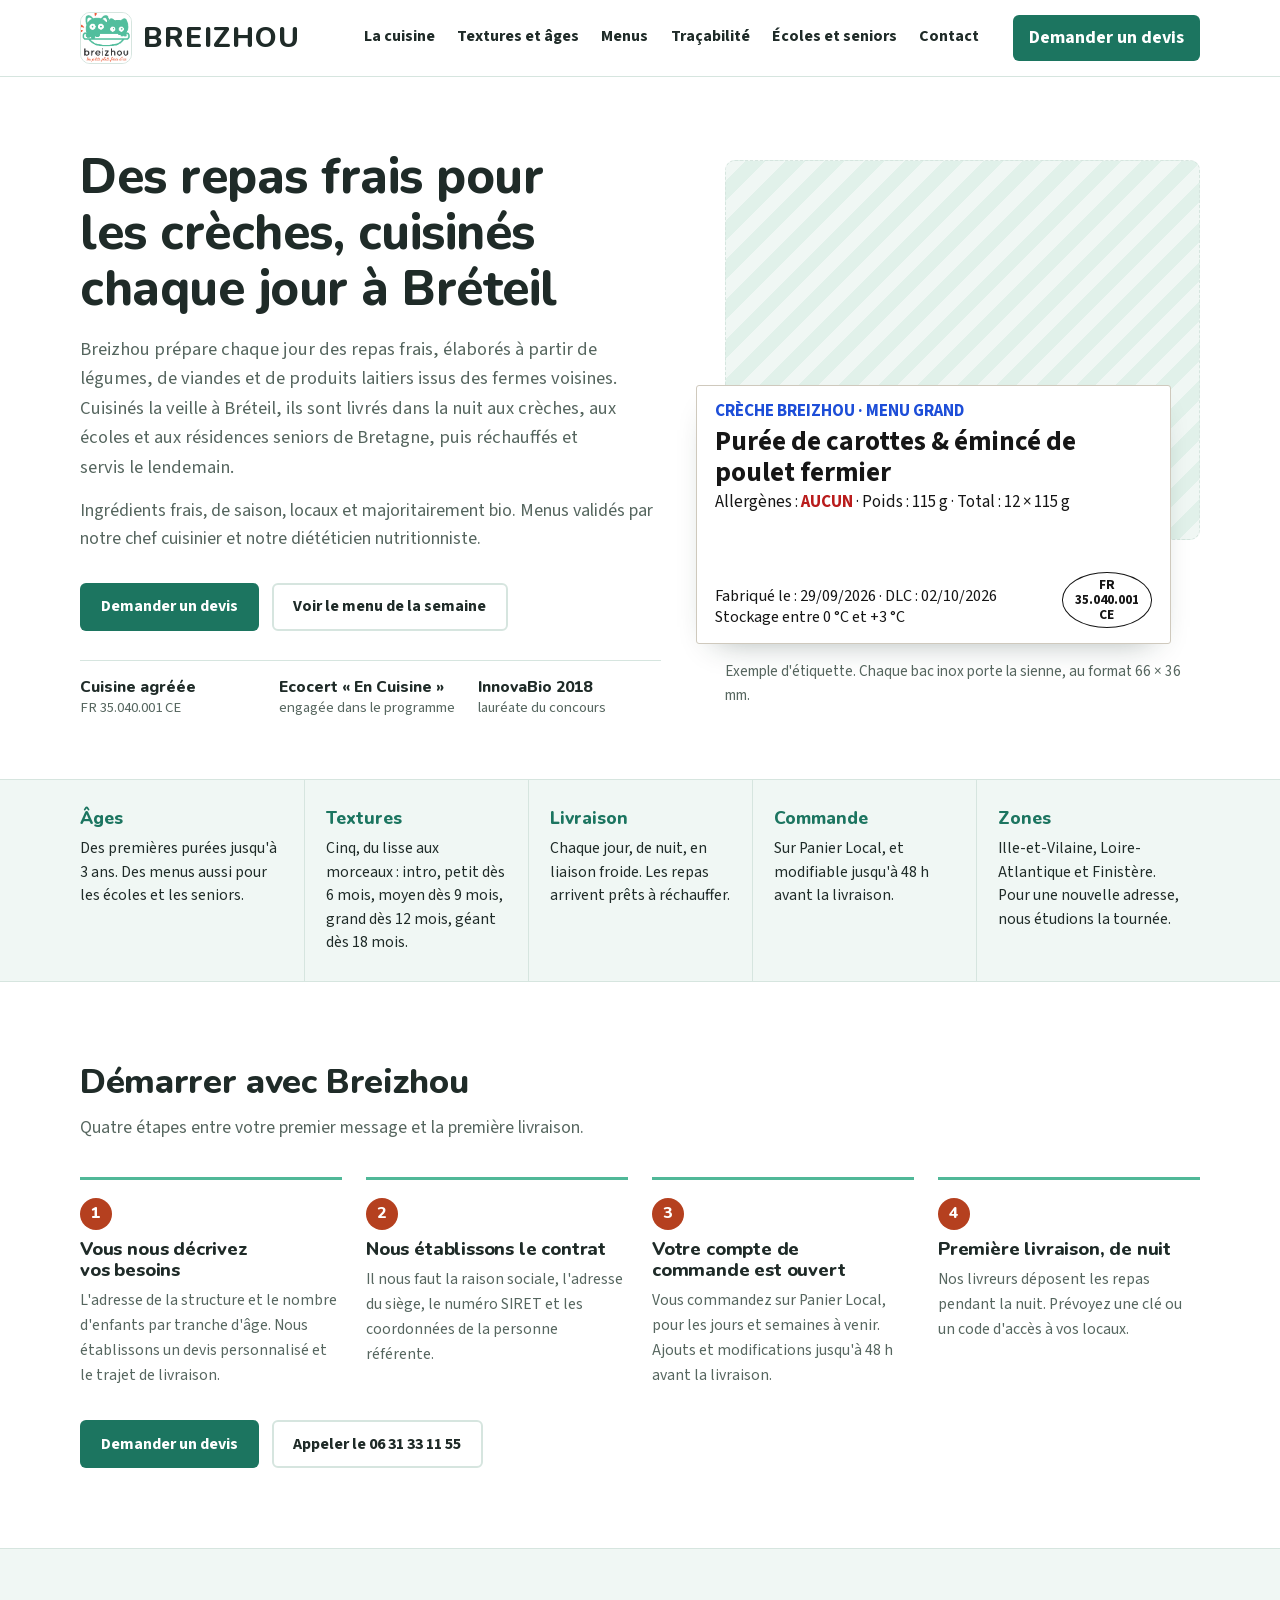
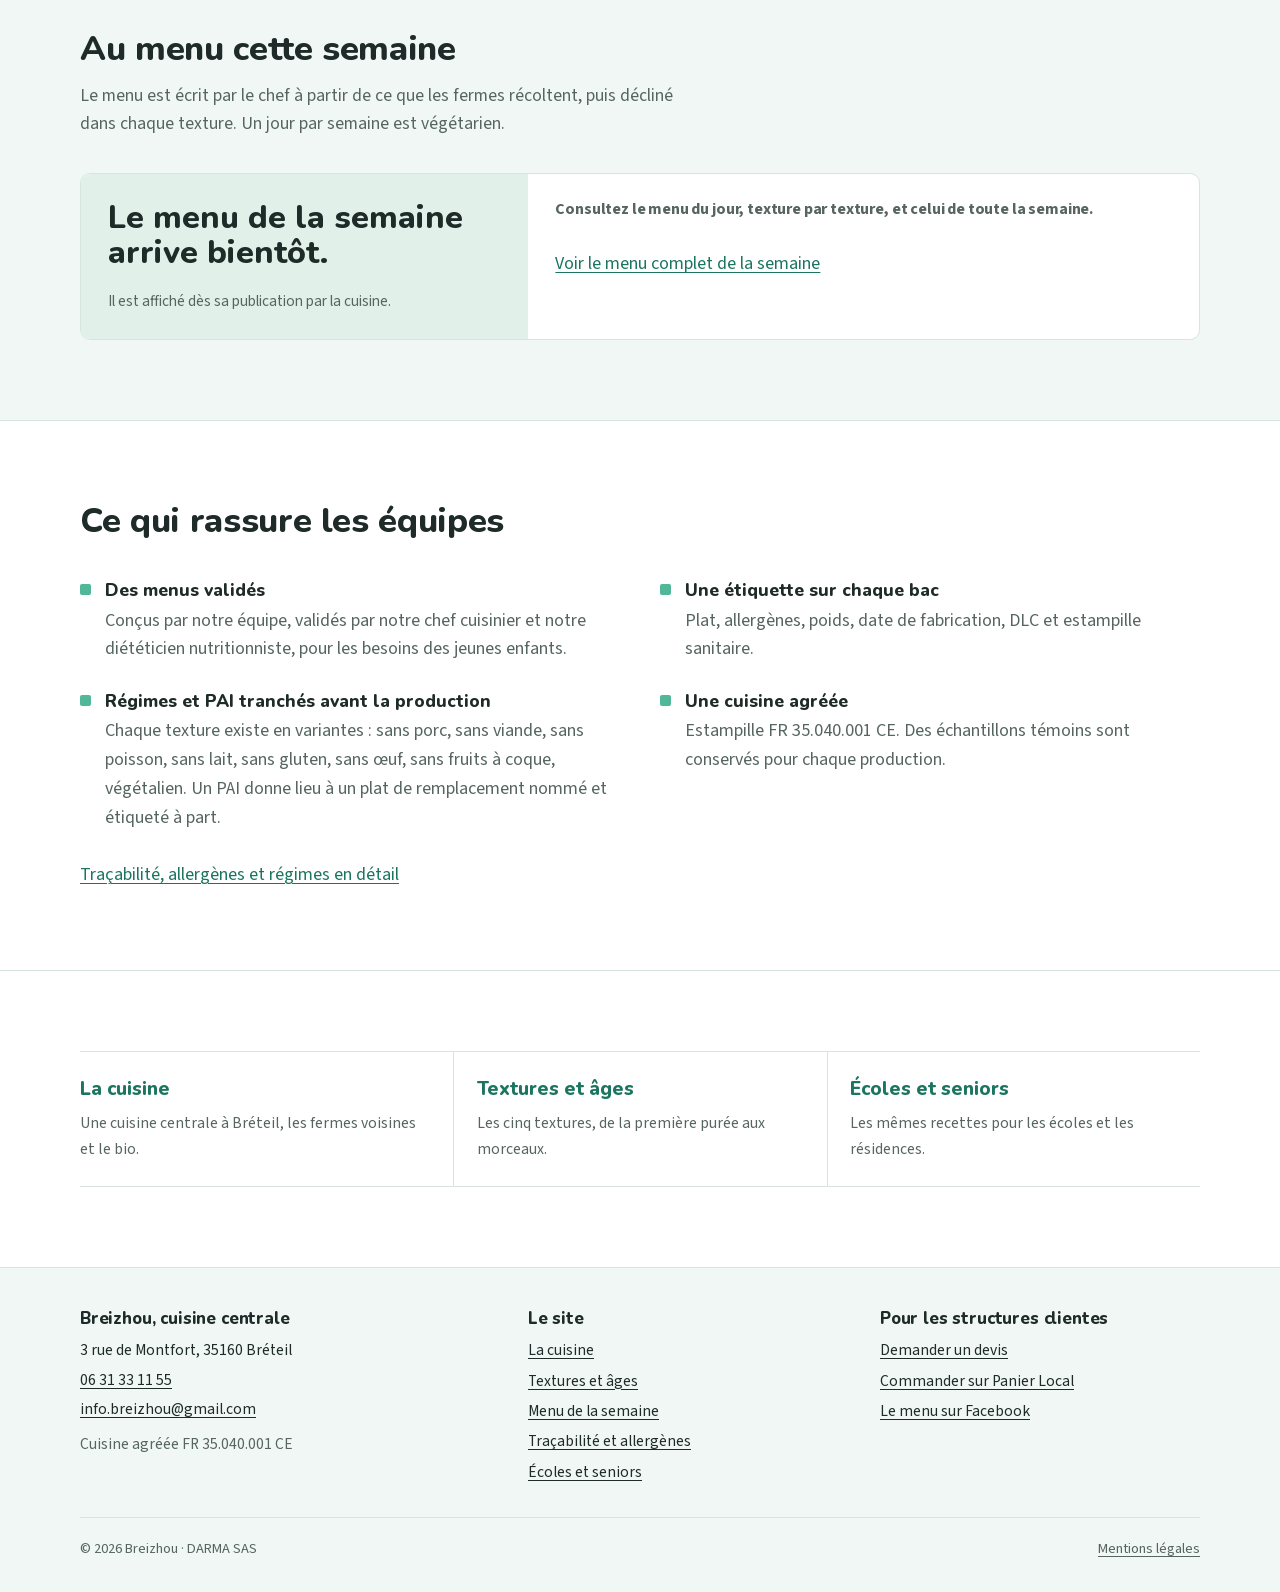
==== commit d0366c4e: "Refonte : « contenant inox » (décision de Gaëtan) — plus aucune « barquette » Accueil, Textures, Tra" ====
--- a/index.html
+++ b/index.html
@@ -85,10 +85,10 @@
               <div class="e-estampille">FR<br>35.040.001<br>CE</div>
             </div>
           </div>
-          <figcaption>Exemple d'étiquette. Chaque barquette porte la sienne, au format 66 × 36 mm.</figcaption>
+          <figcaption>Exemple d'étiquette. Chaque bac inox porte la sienne, au format 66 × 36 mm.</figcaption>
         </figure>
       </div>
-      <p class="visuel-legende">Exemple d'étiquette. Chaque barquette porte la sienne, au format 66 × 36 mm.</p>
+      <p class="visuel-legende">Exemple d'étiquette. Chaque bac inox porte la sienne, au format 66 × 36 mm.</p>
     </div>
   </div>
 </section>
@@ -179,7 +179,7 @@
     </div>
     <ul class="garanties">
       <li><div><b>Des menus validés</b><span>Conçus par notre équipe, validés par notre chef cuisinier et notre diététicien nutritionniste, pour les besoins des jeunes enfants.</span></div></li>
-      <li><div><b>Une étiquette sur chaque barquette</b><span>Plat, allergènes, poids, date de fabrication, DLC et estampille sanitaire.</span></div></li>
+      <li><div><b>Une étiquette sur chaque bac</b><span>Plat, allergènes, poids, date de fabrication, DLC et estampille sanitaire.</span></div></li>
       <li><div><b>Régimes et PAI tranchés avant la production</b><span>Chaque texture existe en variantes : sans porc, sans viande, sans poisson, sans lait, sans gluten, sans œuf, sans fruits à coque, végétalien. Un PAI donne lieu à un plat de remplacement nommé et étiqueté à part.</span></div></li>
       <li><div><b>Une cuisine agréée</b><span>Estampille FR 35.040.001 CE. Des échantillons témoins sont conservés pour chaque production.</span></div></li>
     </ul>
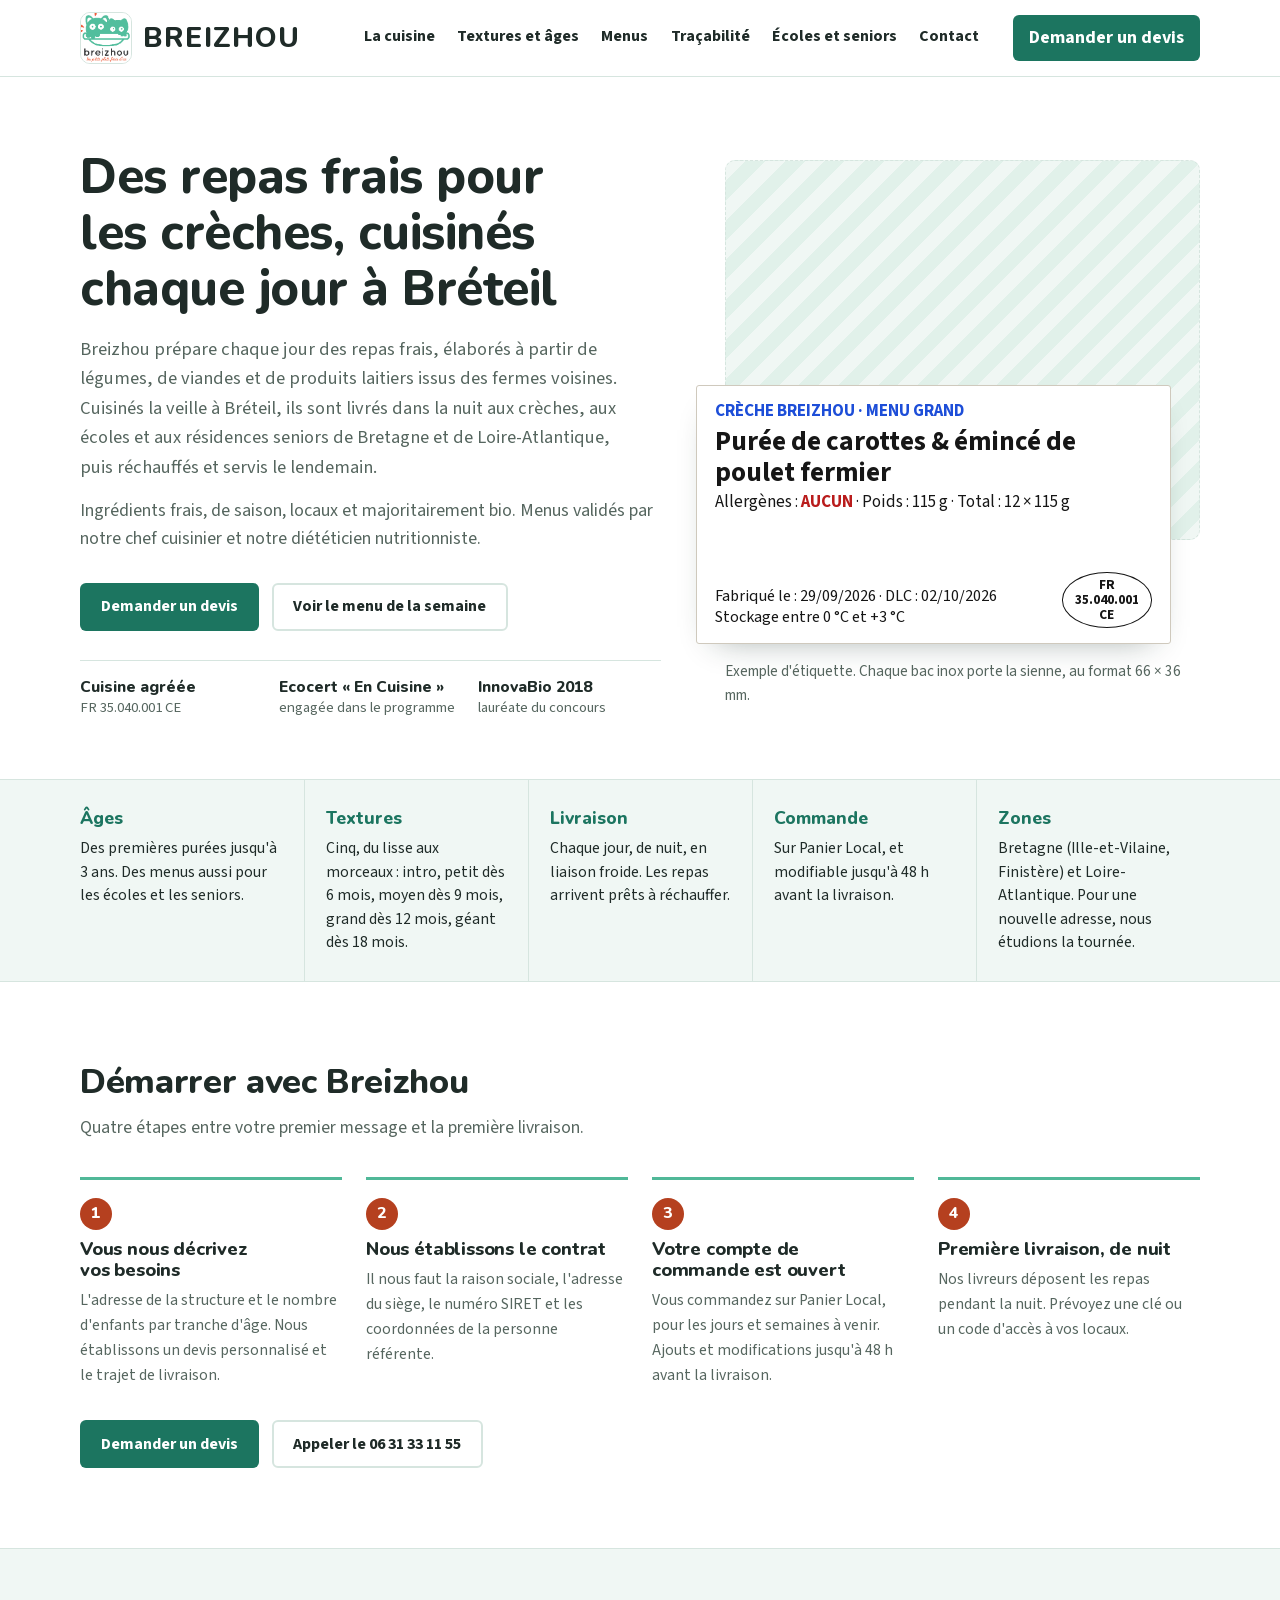
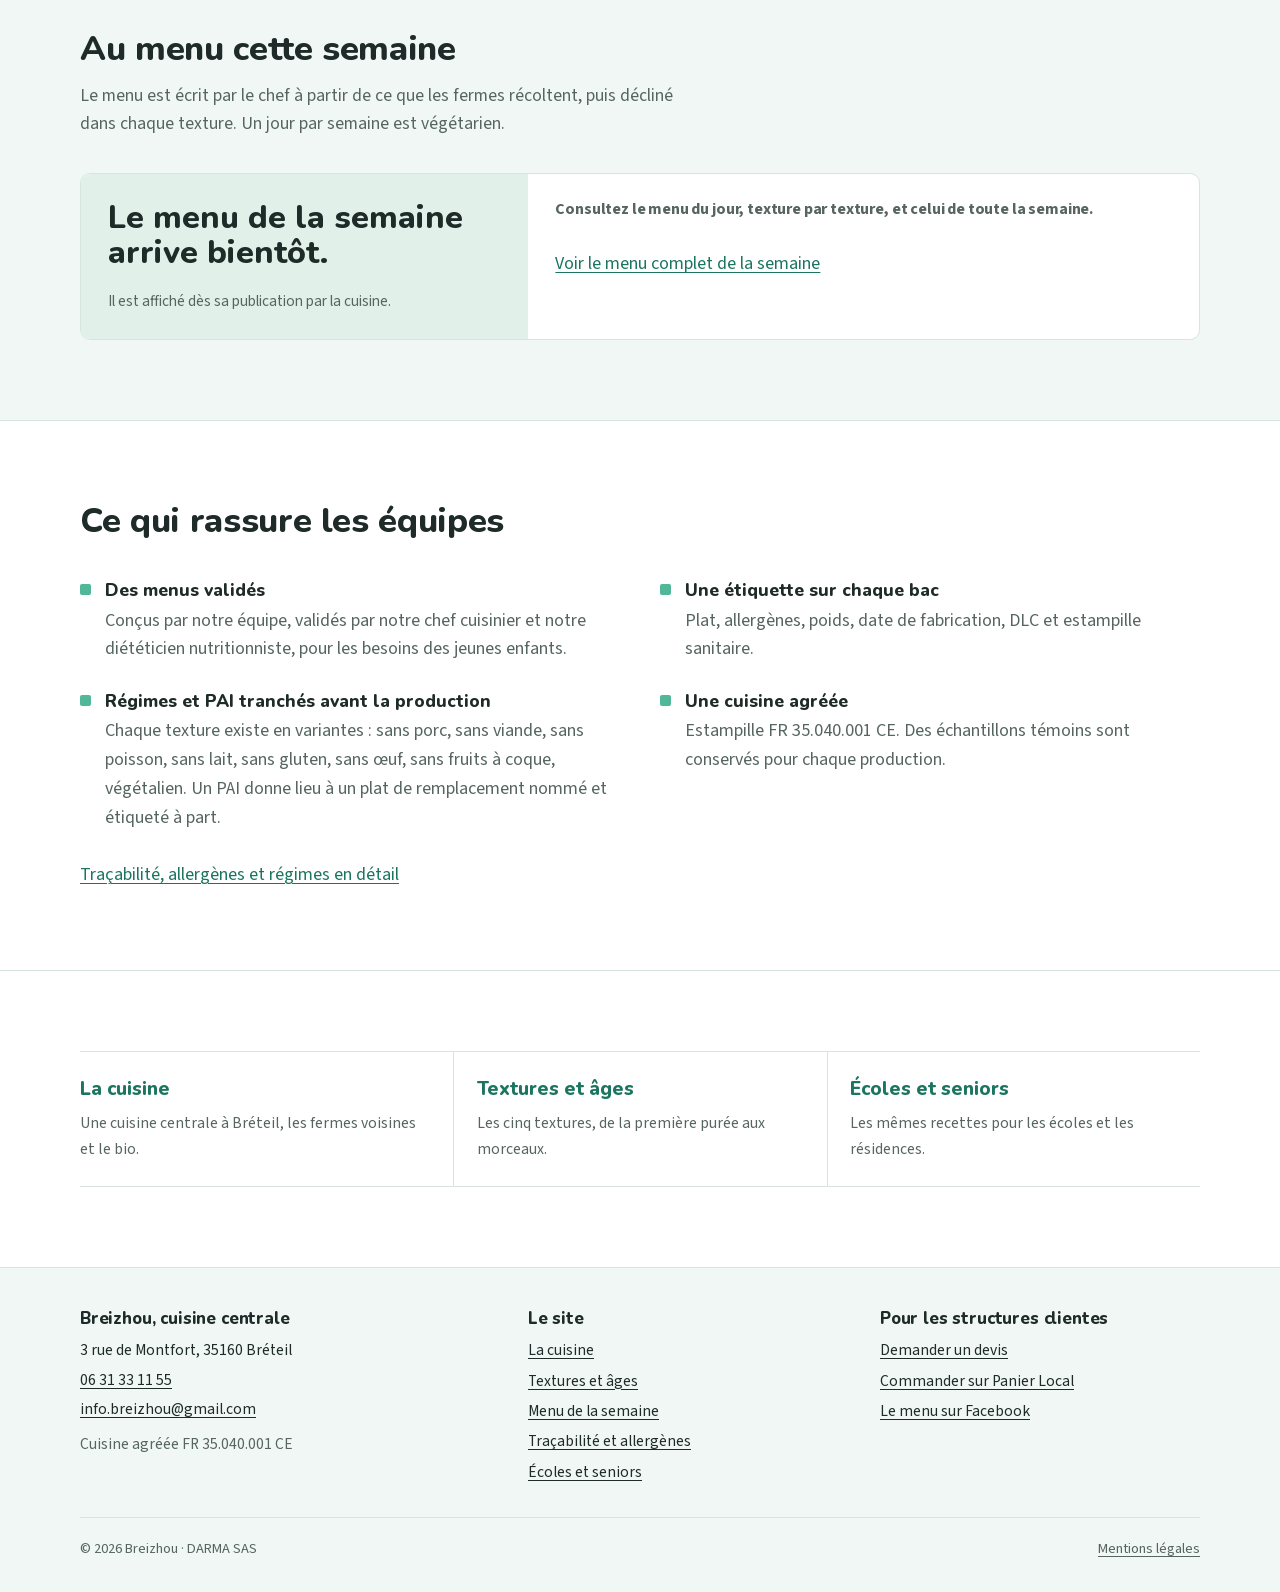
==== commit 22705fb8: "Refonte : zone « Bretagne et Loire-Atlantique » (décision de Gaëtan), harmonisée sur l'accueil, La c" ====
--- a/index.html
+++ b/index.html
@@ -56,7 +56,7 @@
   <div class="wrap ouverture-grille">
     <div>
       <h1>Des repas frais pour les crèches, cuisinés chaque jour à Bréteil</h1>
-      <p class="chapeau">Breizhou prépare chaque jour des repas frais, élaborés à partir de légumes, de viandes et de produits laitiers issus des fermes voisines. Cuisinés la veille à Bréteil, ils sont livrés dans la nuit aux crèches, aux écoles et aux résidences seniors de Bretagne, puis réchauffés et servis le lendemain.</p>
+      <p class="chapeau">Breizhou prépare chaque jour des repas frais, élaborés à partir de légumes, de viandes et de produits laitiers issus des fermes voisines. Cuisinés la veille à Bréteil, ils sont livrés dans la nuit aux crèches, aux écoles et aux résidences seniors de Bretagne et de Loire-Atlantique, puis réchauffés et servis le lendemain.</p>
       <p class="doux" style="margin-top:.9rem">Ingrédients frais, de saison, locaux et majoritairement bio. Menus validés par notre chef cuisinier et notre diététicien nutritionniste.</p>
       <div class="actions">
         <a class="btn btn-plein" href="/contact/">Demander un devis</a>
@@ -115,7 +115,7 @@
       </div>
       <div>
         <dt>Zones</dt>
-        <dd>Ille-et-Vilaine, Loire-Atlantique et Finistère. Pour une nouvelle adresse, nous étudions la tournée.</dd>
+        <dd>Bretagne (Ille-et-Vilaine, Finistère) et Loire-Atlantique. Pour une nouvelle adresse, nous étudions la tournée.</dd>
       </div>
     </dl>
   </div>
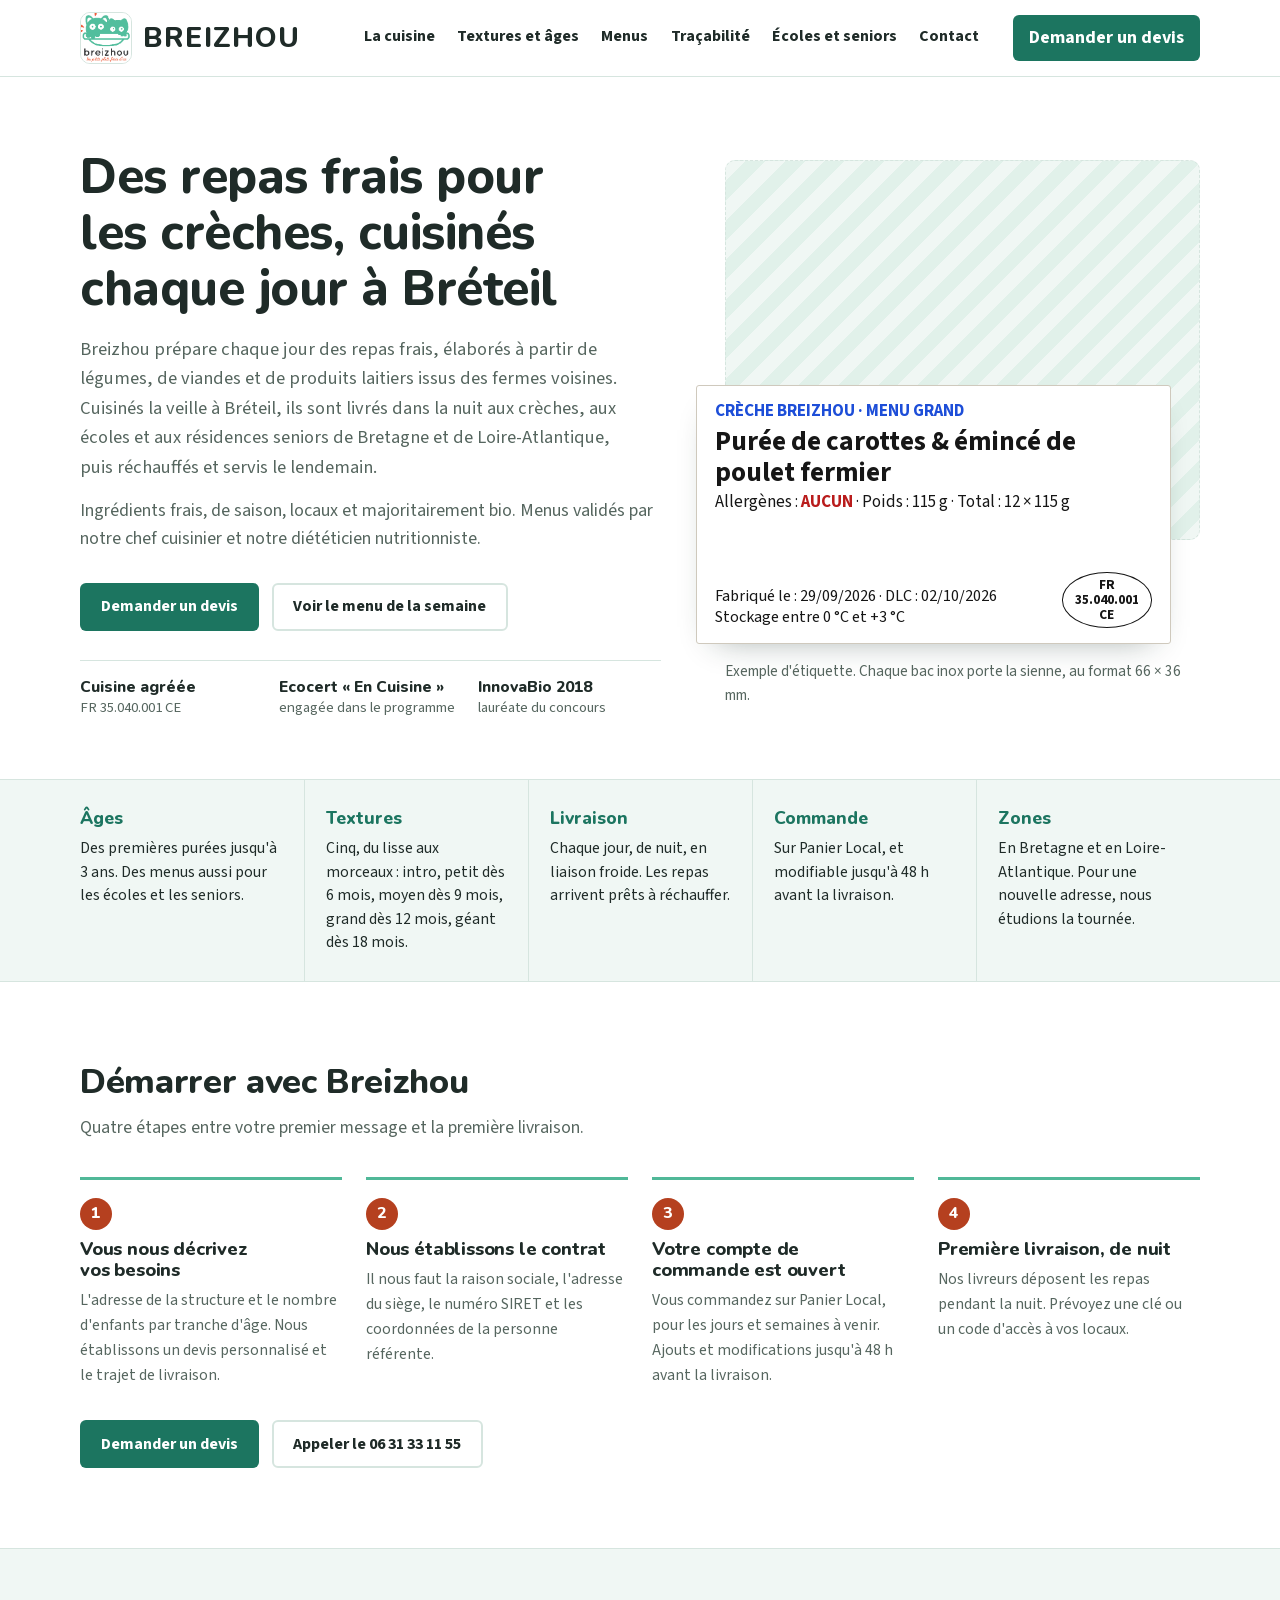
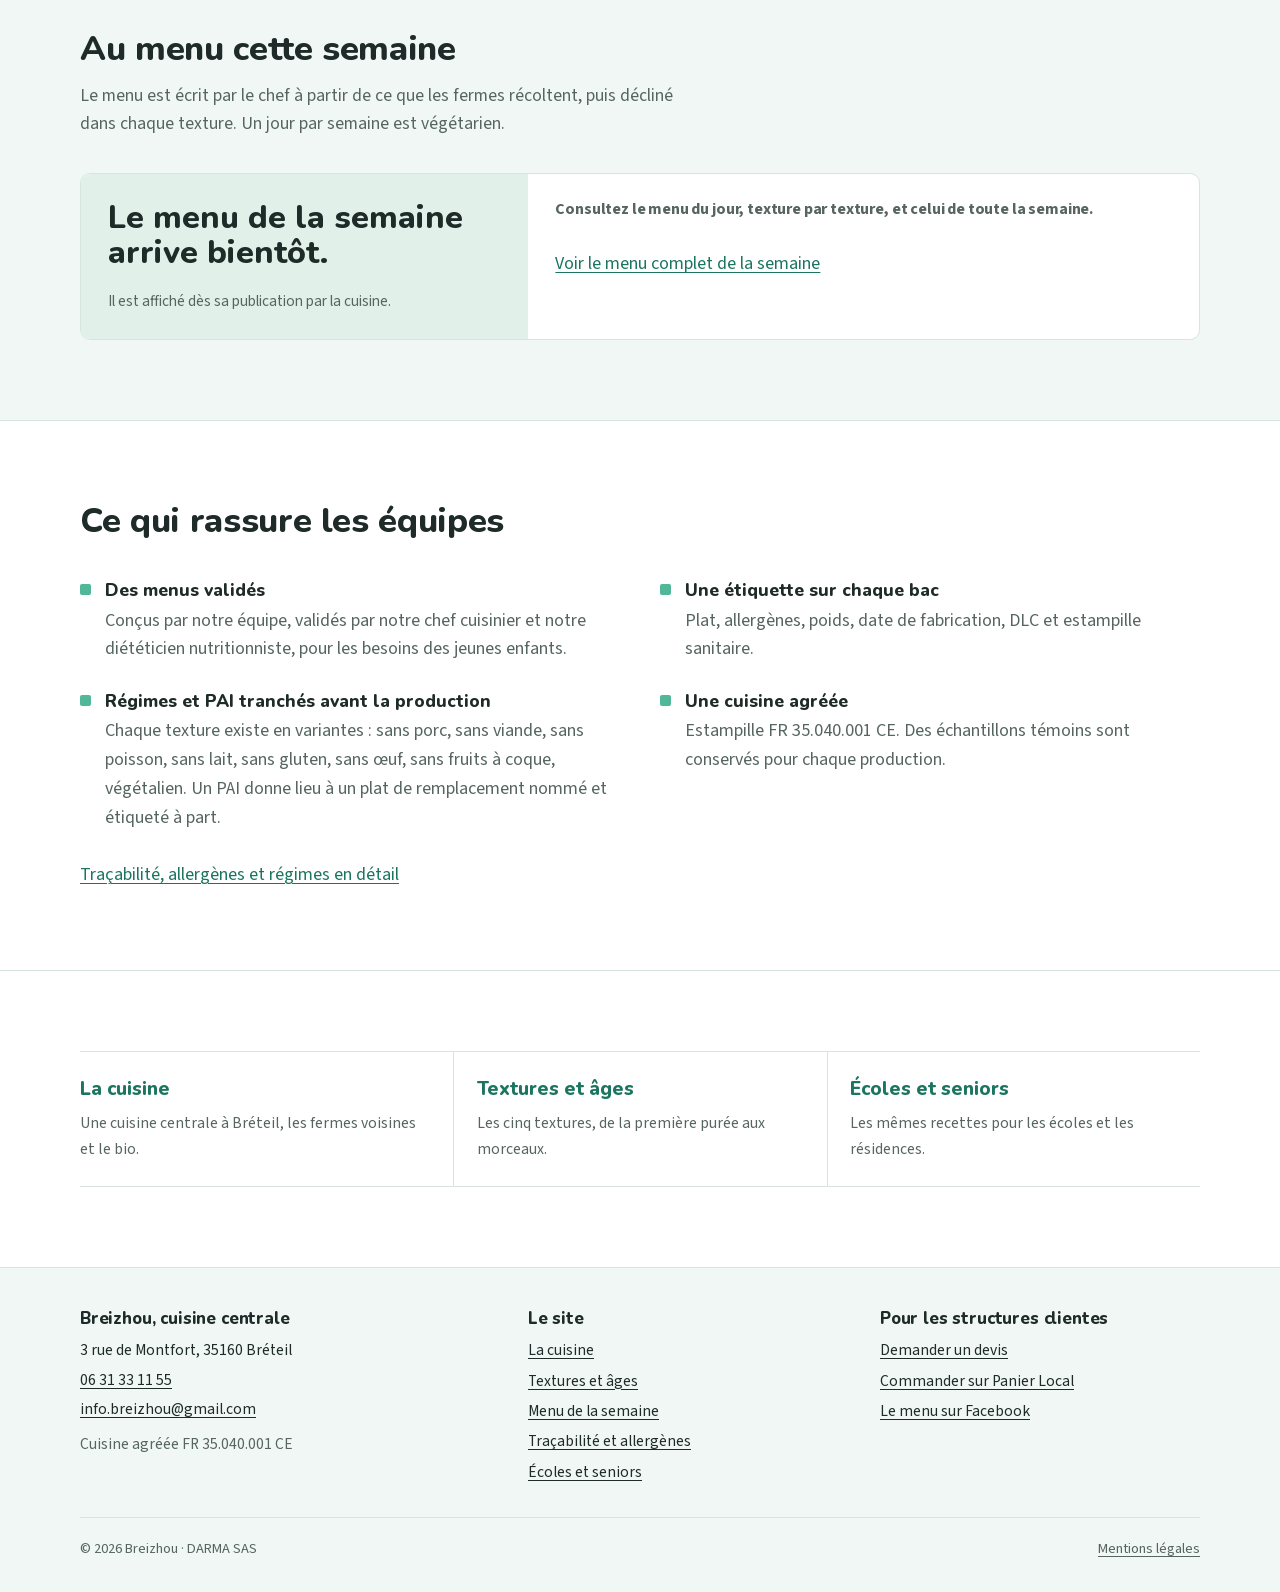
==== commit e4616a1f: "Refonte : zone « en Bretagne et en Loire-Atlantique », toute la Bretagne (correction de Gaëtan) Préc" ====
--- a/index.html
+++ b/index.html
@@ -17,7 +17,7 @@
 <meta property="og:image:height" content="630">
 <meta property="og:image:alt" content="Breizhou : des repas frais pour les crèches, cuisinés chaque jour à Bréteil">
 <meta name="twitter:card" content="summary_large_image">
-<script type="application/ld+json">{"@context": "https://schema.org", "@type": "LocalBusiness", "name": "Breizhou", "description": "Cuisine centrale à Bréteil : repas frais, locaux et majoritairement bio, livrés chaque jour en liaison froide aux crèches, aux écoles et aux résidences seniors.", "url": "https://breizhou.fr/", "logo": "https://breizhou.fr/assets/logo-breizhou.png", "image": "https://breizhou.fr/assets/partage.png", "telephone": "+33631331155", "email": "info.breizhou@gmail.com", "address": {"@type": "PostalAddress", "streetAddress": "3 rue de Montfort", "postalCode": "35160", "addressLocality": "Bréteil", "addressCountry": "FR"}, "areaServed": [{"@type": "AdministrativeArea", "name": "Ille-et-Vilaine"}, {"@type": "AdministrativeArea", "name": "Loire-Atlantique"}, {"@type": "AdministrativeArea", "name": "Finistère"}], "parentOrganization": {"@type": "Organization", "name": "DARMA SAS"}, "sameAs": ["https://www.facebook.com/BBbreizhou/"]}</script>
+<script type="application/ld+json">{"@context": "https://schema.org", "@type": "LocalBusiness", "name": "Breizhou", "description": "Cuisine centrale à Bréteil : repas frais, locaux et majoritairement bio, livrés chaque jour en liaison froide aux crèches, aux écoles et aux résidences seniors.", "url": "https://breizhou.fr/", "logo": "https://breizhou.fr/assets/logo-breizhou.png", "image": "https://breizhou.fr/assets/partage.png", "telephone": "+33631331155", "email": "info.breizhou@gmail.com", "address": {"@type": "PostalAddress", "streetAddress": "3 rue de Montfort", "postalCode": "35160", "addressLocality": "Bréteil", "addressCountry": "FR"}, "areaServed": [{"@type": "AdministrativeArea", "name": "Côtes-d'Armor"}, {"@type": "AdministrativeArea", "name": "Finistère"}, {"@type": "AdministrativeArea", "name": "Ille-et-Vilaine"}, {"@type": "AdministrativeArea", "name": "Morbihan"}, {"@type": "AdministrativeArea", "name": "Loire-Atlantique"}], "parentOrganization": {"@type": "Organization", "name": "DARMA SAS"}, "sameAs": ["https://www.facebook.com/BBbreizhou/"]}</script>
 <meta name="theme-color" content="#1C7560">
 <link rel="icon" href="/assets/logo-breizhou.png">
 <link rel="preload" href="/assets/polices/sourcesans3.woff2" as="font" type="font/woff2" crossorigin>
@@ -115,7 +115,7 @@
       </div>
       <div>
         <dt>Zones</dt>
-        <dd>Bretagne (Ille-et-Vilaine, Finistère) et Loire-Atlantique. Pour une nouvelle adresse, nous étudions la tournée.</dd>
+        <dd>En Bretagne et en Loire-Atlantique. Pour une nouvelle adresse, nous étudions la tournée.</dd>
       </div>
     </dl>
   </div>
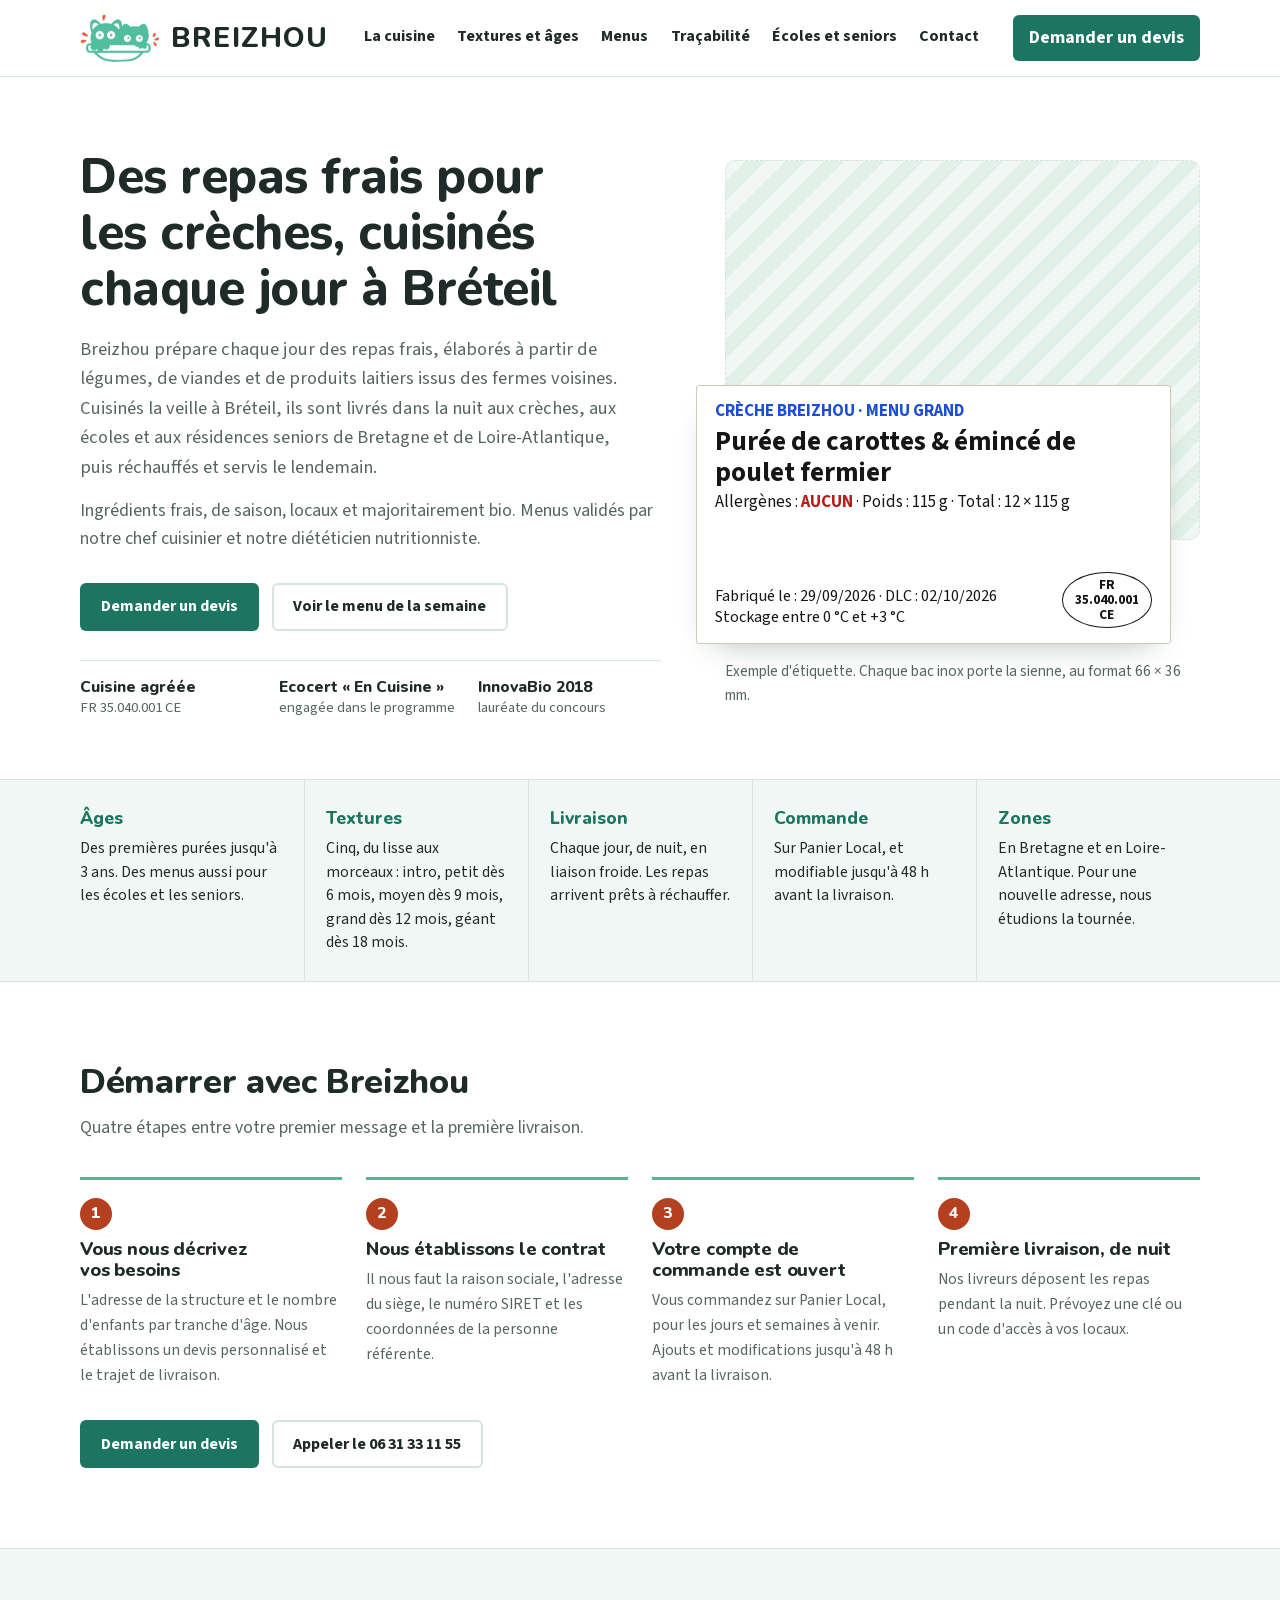
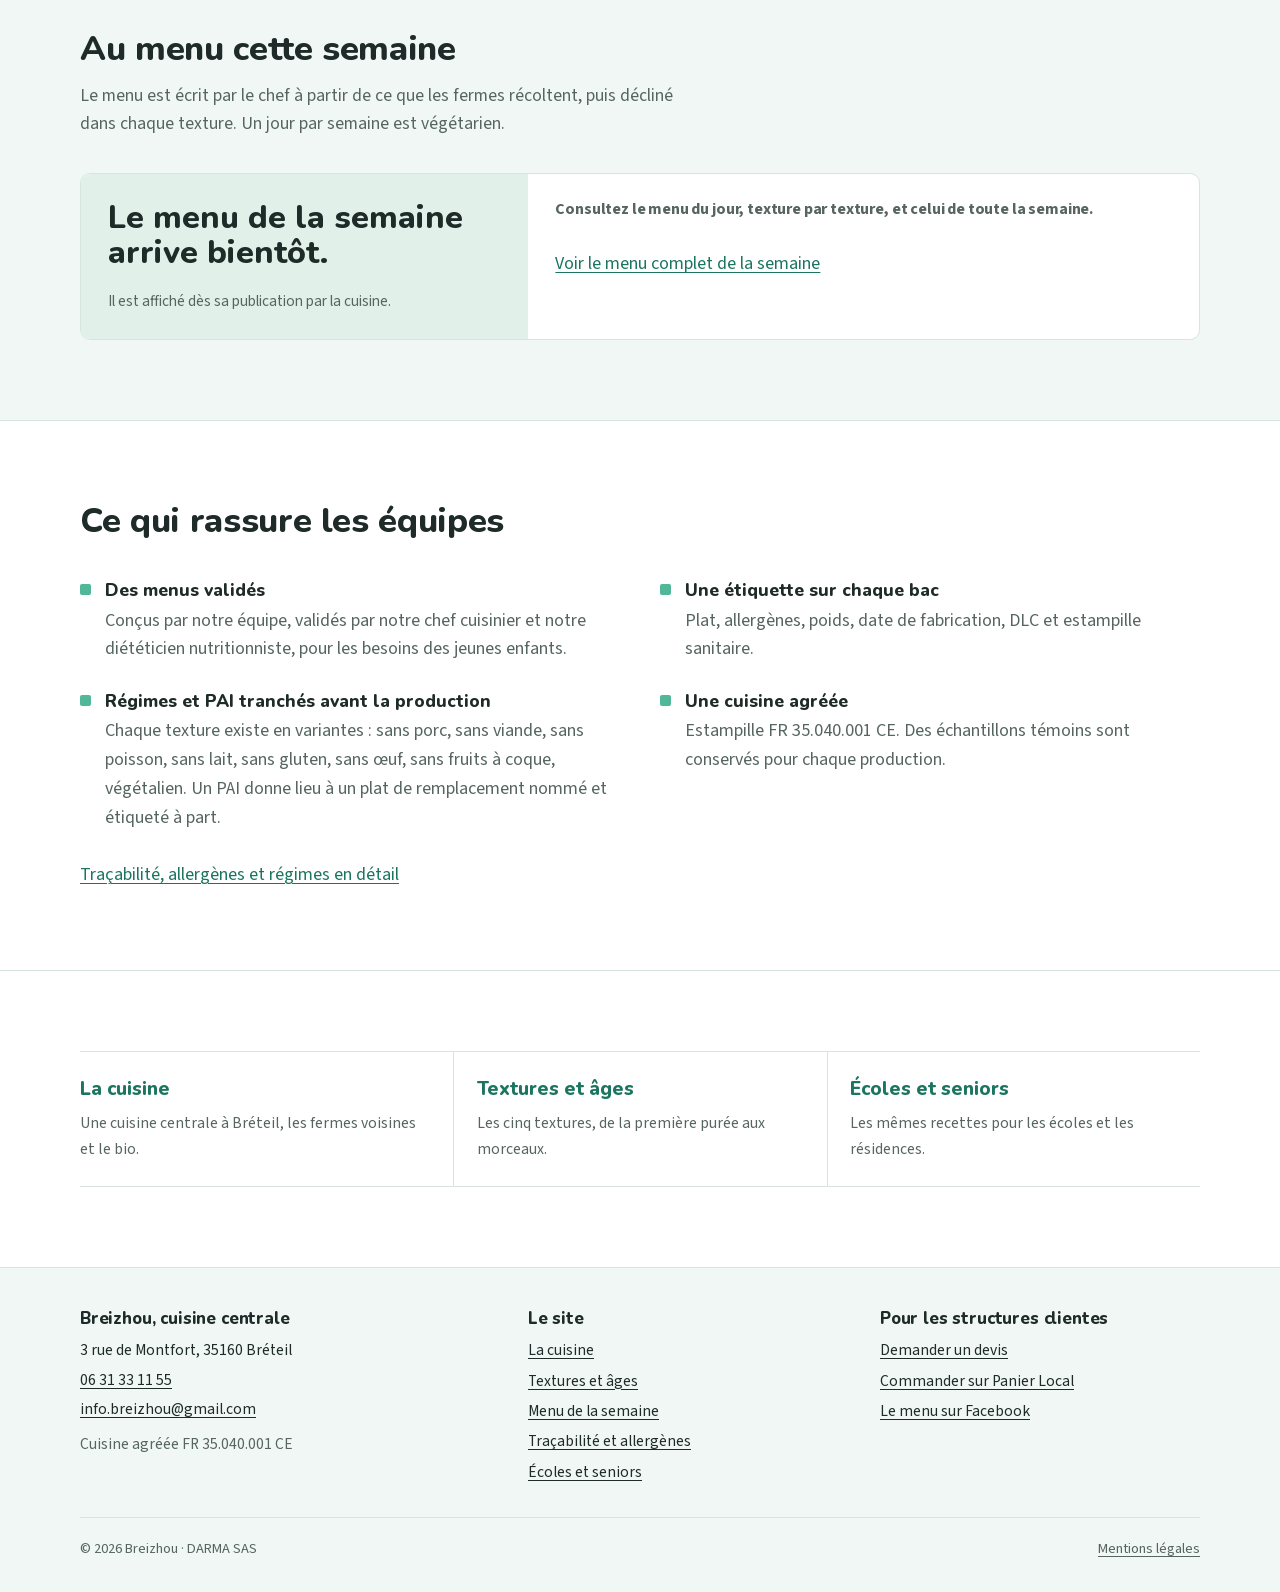
==== commit b1070e2f: "Refonte : logo en haute définition tiré des fichiers du Drive - en-tête : pictogramme seul (160 × 96" ====
--- a/index.html
+++ b/index.html
@@ -17,9 +17,10 @@
 <meta property="og:image:height" content="630">
 <meta property="og:image:alt" content="Breizhou : des repas frais pour les crèches, cuisinés chaque jour à Bréteil">
 <meta name="twitter:card" content="summary_large_image">
-<script type="application/ld+json">{"@context": "https://schema.org", "@type": "LocalBusiness", "name": "Breizhou", "description": "Cuisine centrale à Bréteil : repas frais, locaux et majoritairement bio, livrés chaque jour en liaison froide aux crèches, aux écoles et aux résidences seniors.", "url": "https://breizhou.fr/", "logo": "https://breizhou.fr/assets/logo-breizhou.png", "image": "https://breizhou.fr/assets/partage.png", "telephone": "+33631331155", "email": "info.breizhou@gmail.com", "address": {"@type": "PostalAddress", "streetAddress": "3 rue de Montfort", "postalCode": "35160", "addressLocality": "Bréteil", "addressCountry": "FR"}, "areaServed": [{"@type": "AdministrativeArea", "name": "Côtes-d'Armor"}, {"@type": "AdministrativeArea", "name": "Finistère"}, {"@type": "AdministrativeArea", "name": "Ille-et-Vilaine"}, {"@type": "AdministrativeArea", "name": "Morbihan"}, {"@type": "AdministrativeArea", "name": "Loire-Atlantique"}], "parentOrganization": {"@type": "Organization", "name": "DARMA SAS"}, "sameAs": ["https://www.facebook.com/BBbreizhou/"]}</script>
+<script type="application/ld+json">{"@context": "https://schema.org", "@type": "LocalBusiness", "name": "Breizhou", "description": "Cuisine centrale à Bréteil : repas frais, locaux et majoritairement bio, livrés chaque jour en liaison froide aux crèches, aux écoles et aux résidences seniors.", "url": "https://breizhou.fr/", "logo": "https://breizhou.fr/assets/logo-complet.png", "image": "https://breizhou.fr/assets/partage.png", "telephone": "+33631331155", "email": "info.breizhou@gmail.com", "address": {"@type": "PostalAddress", "streetAddress": "3 rue de Montfort", "postalCode": "35160", "addressLocality": "Bréteil", "addressCountry": "FR"}, "areaServed": [{"@type": "AdministrativeArea", "name": "Côtes-d'Armor"}, {"@type": "AdministrativeArea", "name": "Finistère"}, {"@type": "AdministrativeArea", "name": "Ille-et-Vilaine"}, {"@type": "AdministrativeArea", "name": "Morbihan"}, {"@type": "AdministrativeArea", "name": "Loire-Atlantique"}], "parentOrganization": {"@type": "Organization", "name": "DARMA SAS"}, "sameAs": ["https://www.facebook.com/BBbreizhou/"]}</script>
 <meta name="theme-color" content="#1C7560">
-<link rel="icon" href="/assets/logo-breizhou.png">
+<link rel="icon" href="/assets/icone-64.png" sizes="64x64">
+<link rel="apple-touch-icon" href="/assets/icone-180.png">
 <link rel="preload" href="/assets/polices/sourcesans3.woff2" as="font" type="font/woff2" crossorigin>
 <link rel="preload" href="/assets/polices/nunito.woff2" as="font" type="font/woff2" crossorigin>
 <link rel="stylesheet" href="/assets/polices/polices.css">
@@ -33,7 +34,7 @@
 <header class="site-header">
   <div class="wrap nav">
     <a class="marque" href="/" aria-label="Breizhou, accueil">
-      <img src="/assets/logo-breizhou.png" width="52" height="52" alt="">
+      <img src="/assets/pictogramme.png" width="80" height="48" alt="">
       <span>Breizhou</span>
     </a>
     <nav class="menu-nav" id="menu" aria-label="Pages du site">
--- a/assets/site.css
+++ b/assets/site.css
@@ -20,6 +20,8 @@
   --etiquette:#FFFFFF;
   --pastille-fond:#B5401F;
   --pastille-texte:#FFFFFF;
+  --fond-logo:transparent;
+  --marge-logo:0;
   --ombre:0 14px 32px -20px rgba(20,45,38,.45);
   --titre:"Nunito","Trebuchet MS","Segoe UI",sans-serif;
   --texte:"Source Sans 3","Source Sans Pro",-apple-system,"Segoe UI",Roboto,Arial,sans-serif;
@@ -44,6 +46,8 @@
     --etiquette:#FBFBF8;
     --pastille-fond:#F49A80;
     --pastille-texte:#1B1210;
+    --fond-logo:#FFFFFF;
+    --marge-logo:3px 5px;
     --ombre:0 14px 32px -20px rgba(0,0,0,.8);
   }
 }
@@ -64,6 +68,8 @@
   --etiquette:#FBFBF8;
   --pastille-fond:#F49A80;
   --pastille-texte:#1B1210;
+  --fond-logo:#FFFFFF;
+  --marge-logo:3px 5px;
   --ombre:0 14px 32px -20px rgba(0,0,0,.8);
 }
 
@@ -101,7 +107,7 @@
 .site-header{position:sticky;top:0;z-index:20;background:var(--fond);border-bottom:1px solid var(--trait)}
 .nav{display:flex;align-items:center;gap:1.5rem;min-height:76px}
 .marque{display:flex;align-items:center;gap:.7rem;text-decoration:none;color:var(--encre);flex-shrink:0}
-.marque img{width:52px;height:52px;border-radius:10px;background:#fff;border:1px solid var(--trait)}
+.marque img{width:auto;height:48px;border-radius:8px;background:var(--fond-logo);padding:var(--marge-logo)}
 .marque span{font-family:var(--titre);font-weight:800;font-size:1.75rem;letter-spacing:.04em;text-transform:uppercase}
 .menu-nav{margin-left:auto;min-width:0}
 .menu-nav ul{list-style:none;margin:0;padding:0;display:flex;align-items:center;gap:.2rem}
@@ -117,7 +123,7 @@
 @media (max-width:1180px){
   .nav{display:grid;grid-template-columns:minmax(0,1fr) auto;justify-content:space-between;align-items:center;gap:0 .8rem;min-height:0;padding-top:.6rem}
   .marque{gap:.5rem;min-width:0}
-  .marque img{width:40px;height:40px}
+  .marque img{height:38px}
   .marque span{font-size:clamp(1.1rem,5.2vw,1.45rem)}
   .btn-devis{justify-self:end;min-height:40px;padding:.4rem .7rem;font-size:clamp(.85rem,3.9vw,.95rem)}
   .menu-nav{grid-column:1/-1;grid-row:2;margin:.5rem 0 0;position:relative;contain:inline-size}
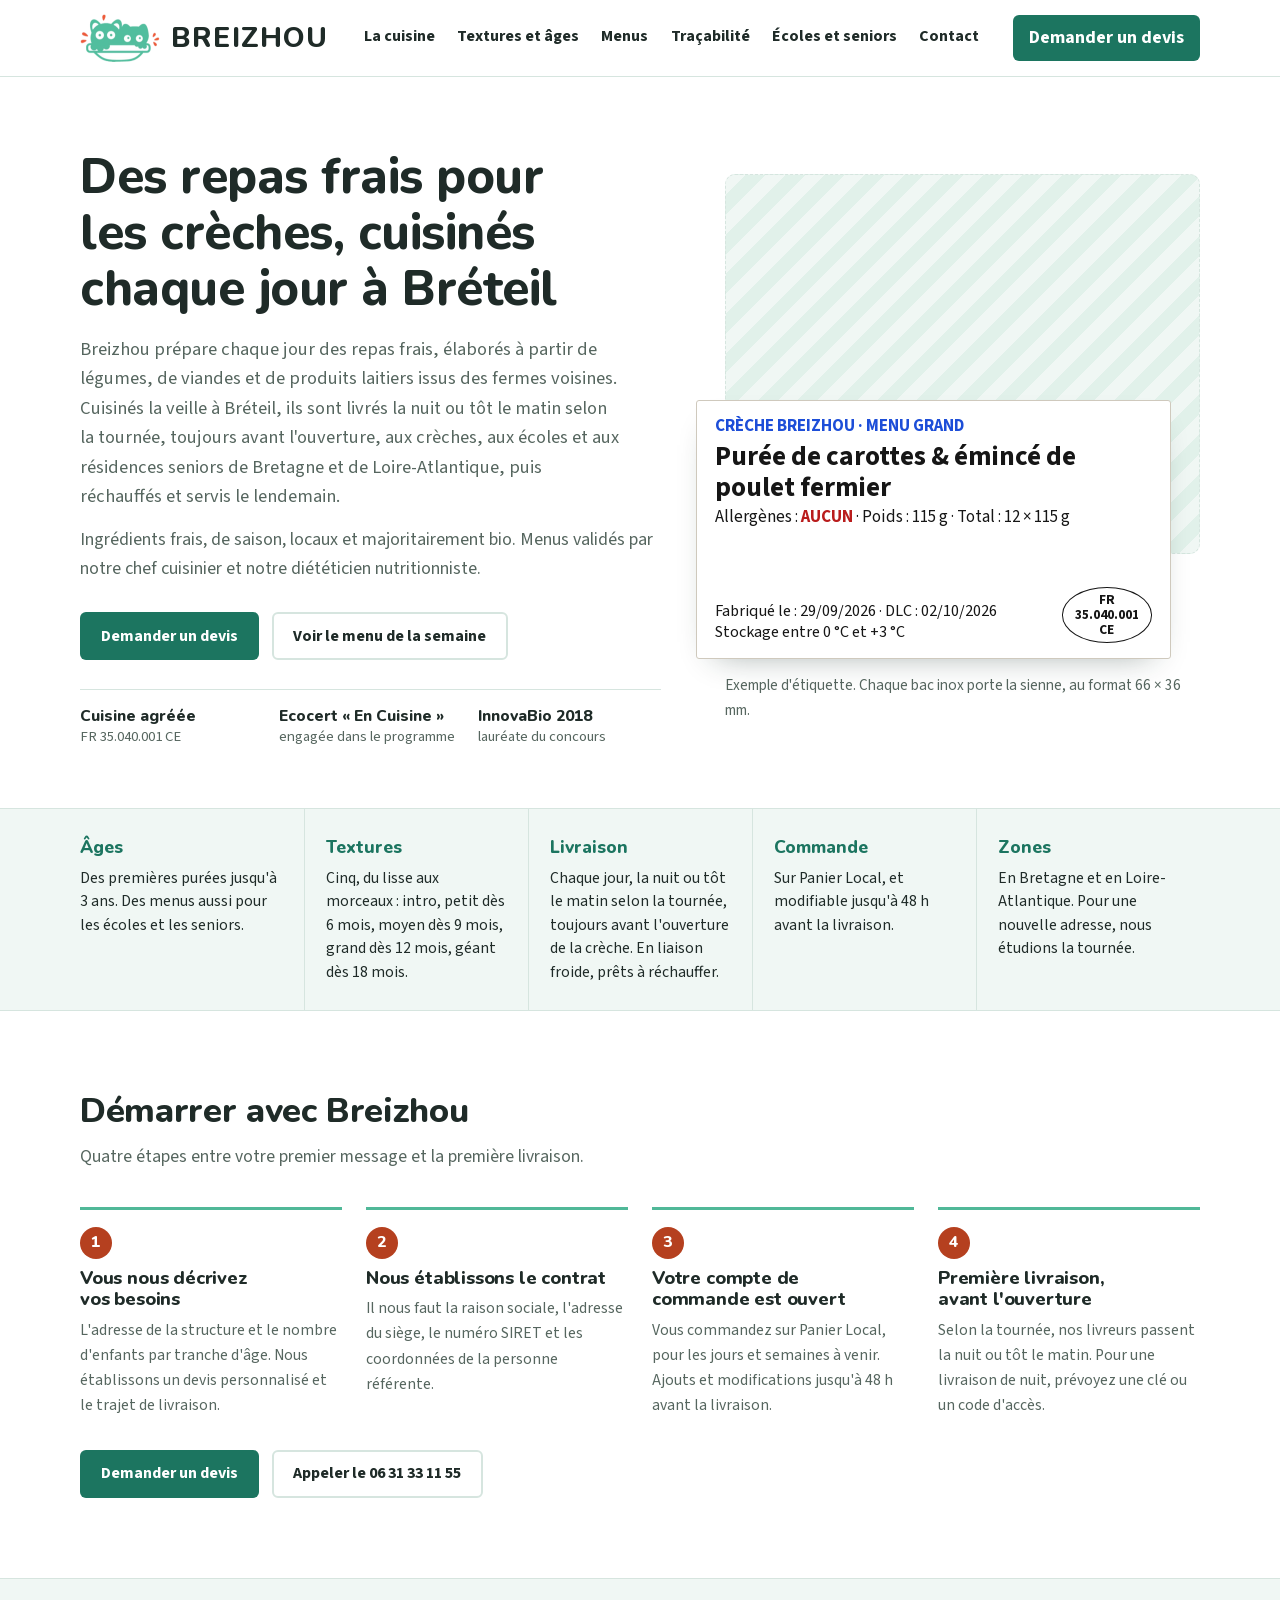
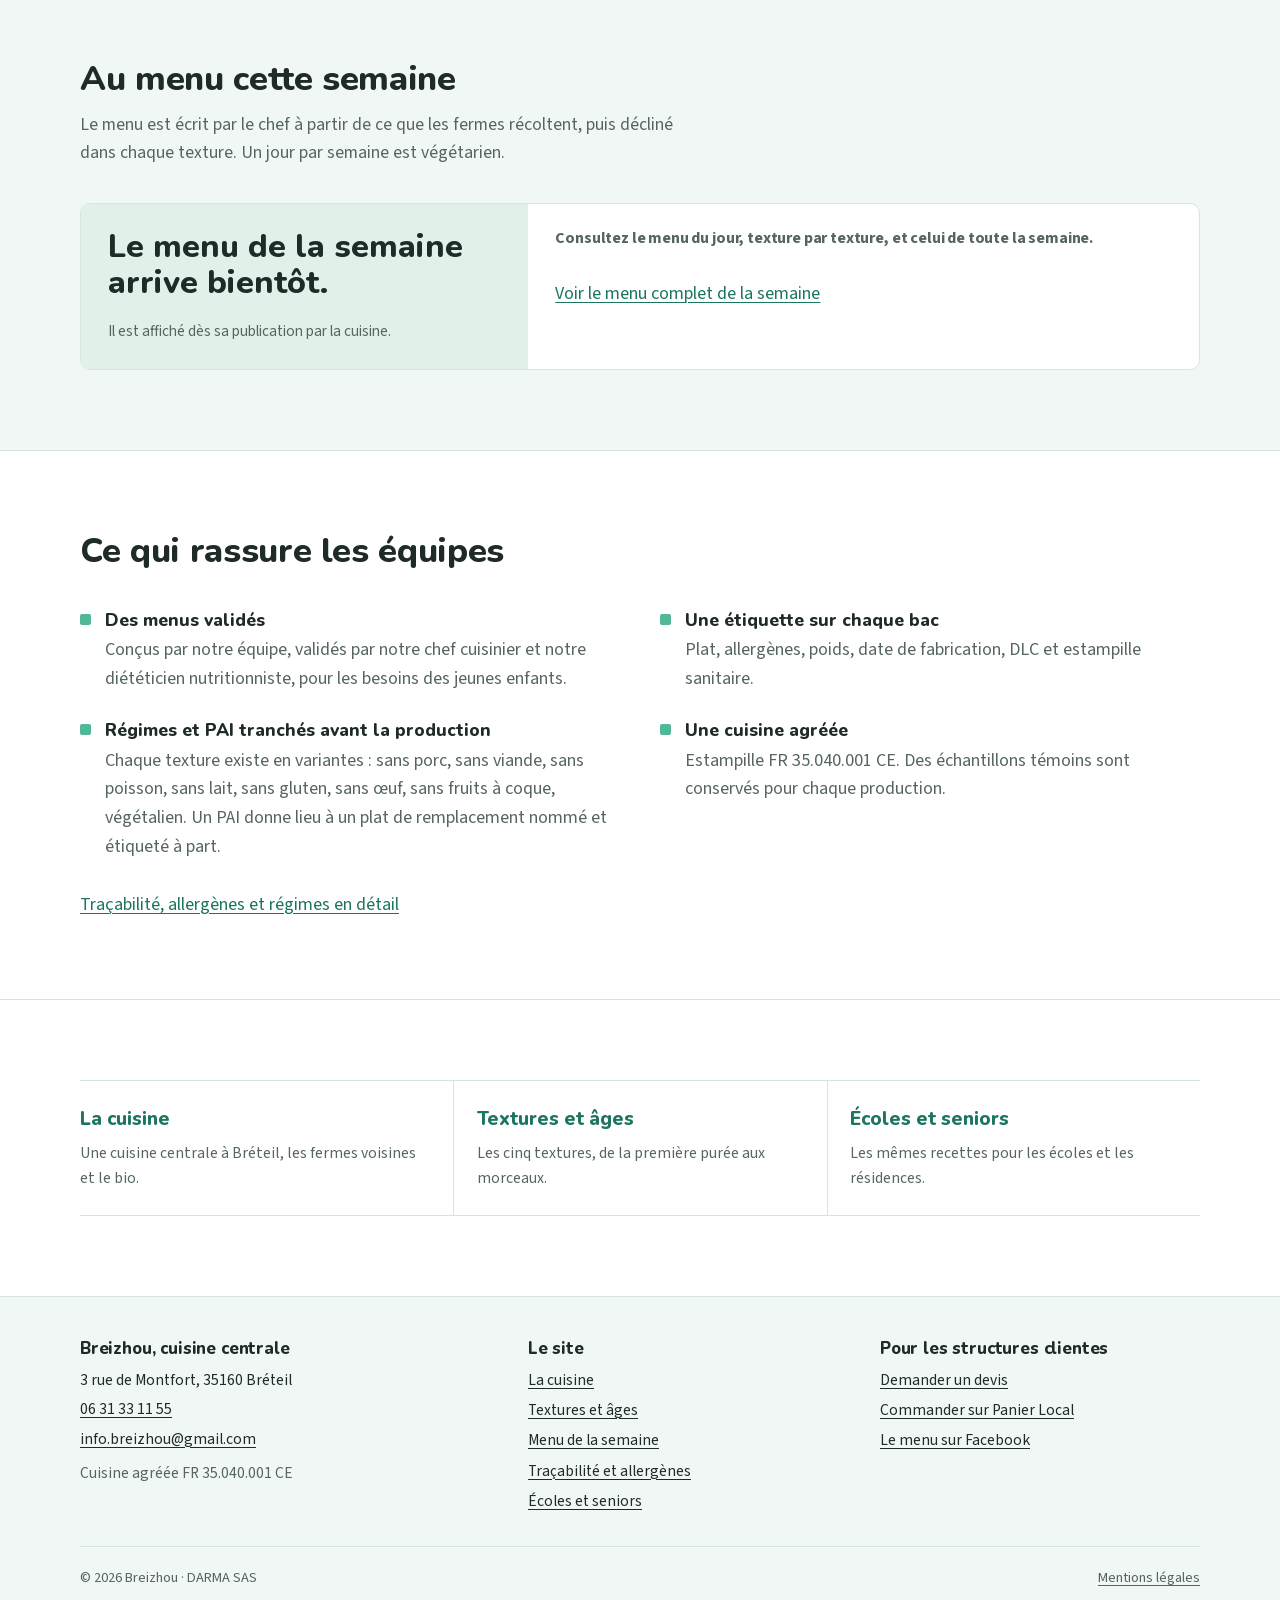
==== commit 2d2d5557: "Refonte : heure de livraison tranchée par Gaëtan — « la nuit ou tôt le matin selon la tournée, toujo" ====
--- a/index.html
+++ b/index.html
@@ -57,7 +57,7 @@
   <div class="wrap ouverture-grille">
     <div>
       <h1>Des repas frais pour les crèches, cuisinés chaque jour à Bréteil</h1>
-      <p class="chapeau">Breizhou prépare chaque jour des repas frais, élaborés à partir de légumes, de viandes et de produits laitiers issus des fermes voisines. Cuisinés la veille à Bréteil, ils sont livrés dans la nuit aux crèches, aux écoles et aux résidences seniors de Bretagne et de Loire-Atlantique, puis réchauffés et servis le lendemain.</p>
+      <p class="chapeau">Breizhou prépare chaque jour des repas frais, élaborés à partir de légumes, de viandes et de produits laitiers issus des fermes voisines. Cuisinés la veille à Bréteil, ils sont livrés la nuit ou tôt le matin selon la tournée, toujours avant l'ouverture, aux crèches, aux écoles et aux résidences seniors de Bretagne et de Loire-Atlantique, puis réchauffés et servis le lendemain.</p>
       <p class="doux" style="margin-top:.9rem">Ingrédients frais, de saison, locaux et majoritairement bio. Menus validés par notre chef cuisinier et notre diététicien nutritionniste.</p>
       <div class="actions">
         <a class="btn btn-plein" href="/contact/">Demander un devis</a>
@@ -108,7 +108,7 @@
       </div>
       <div>
         <dt>Livraison</dt>
-        <dd>Chaque jour, de nuit, en liaison froide. Les repas arrivent prêts à réchauffer.</dd>
+        <dd>Chaque jour, la nuit ou tôt le matin selon la tournée, toujours avant l'ouverture de la crèche. En liaison froide, prêts à réchauffer.</dd>
       </div>
       <div>
         <dt>Commande</dt>
@@ -142,8 +142,8 @@
         <p>Vous commandez sur Panier Local, pour les jours et semaines à venir. Ajouts et modifications jusqu'à 48 h avant la livraison.</p>
       </li>
       <li>
-        <h3>Première livraison, de nuit</h3>
-        <p>Nos livreurs déposent les repas pendant la nuit. Prévoyez une clé ou un code d'accès à vos locaux.</p>
+        <h3>Première livraison, avant l'ouverture</h3>
+        <p>Selon la tournée, nos livreurs passent la nuit ou tôt le matin. Pour une livraison de nuit, prévoyez une clé ou un code d'accès.</p>
       </li>
     </ol>
     <div class="actions apres-etapes">
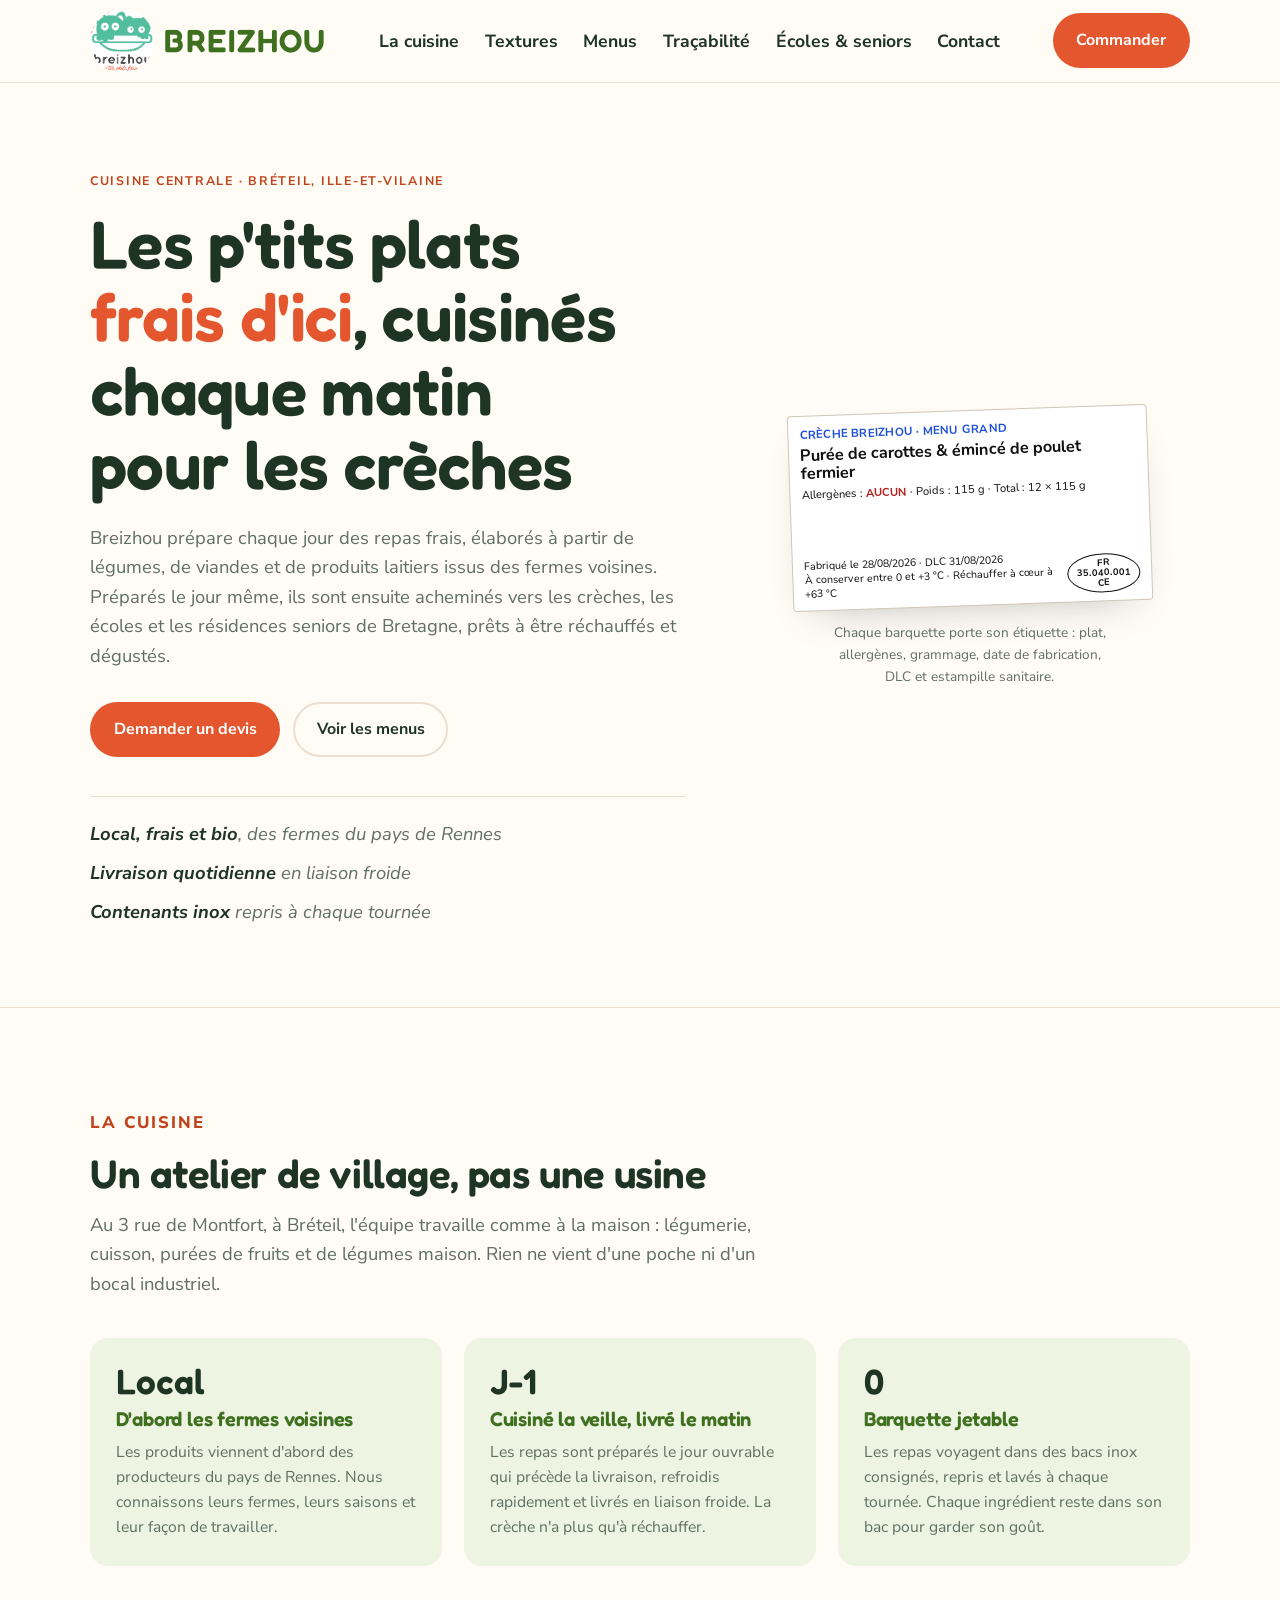
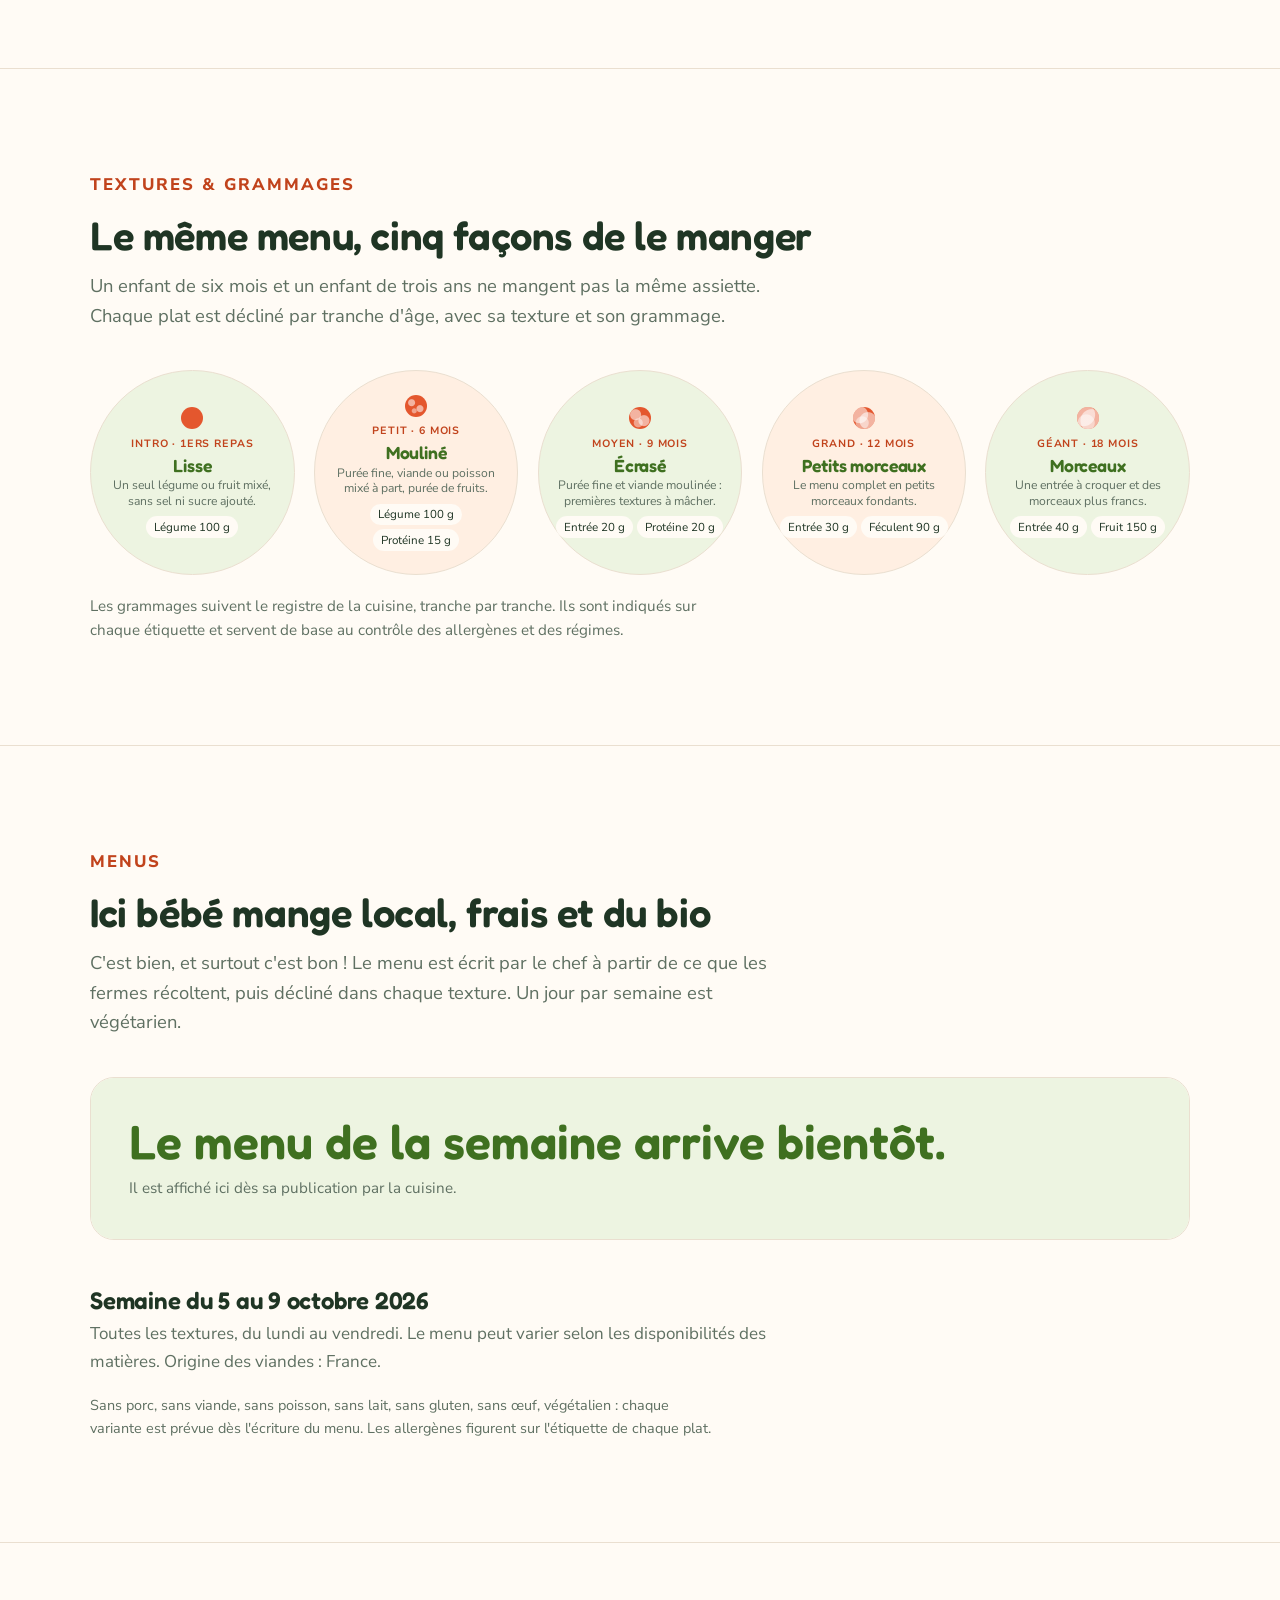
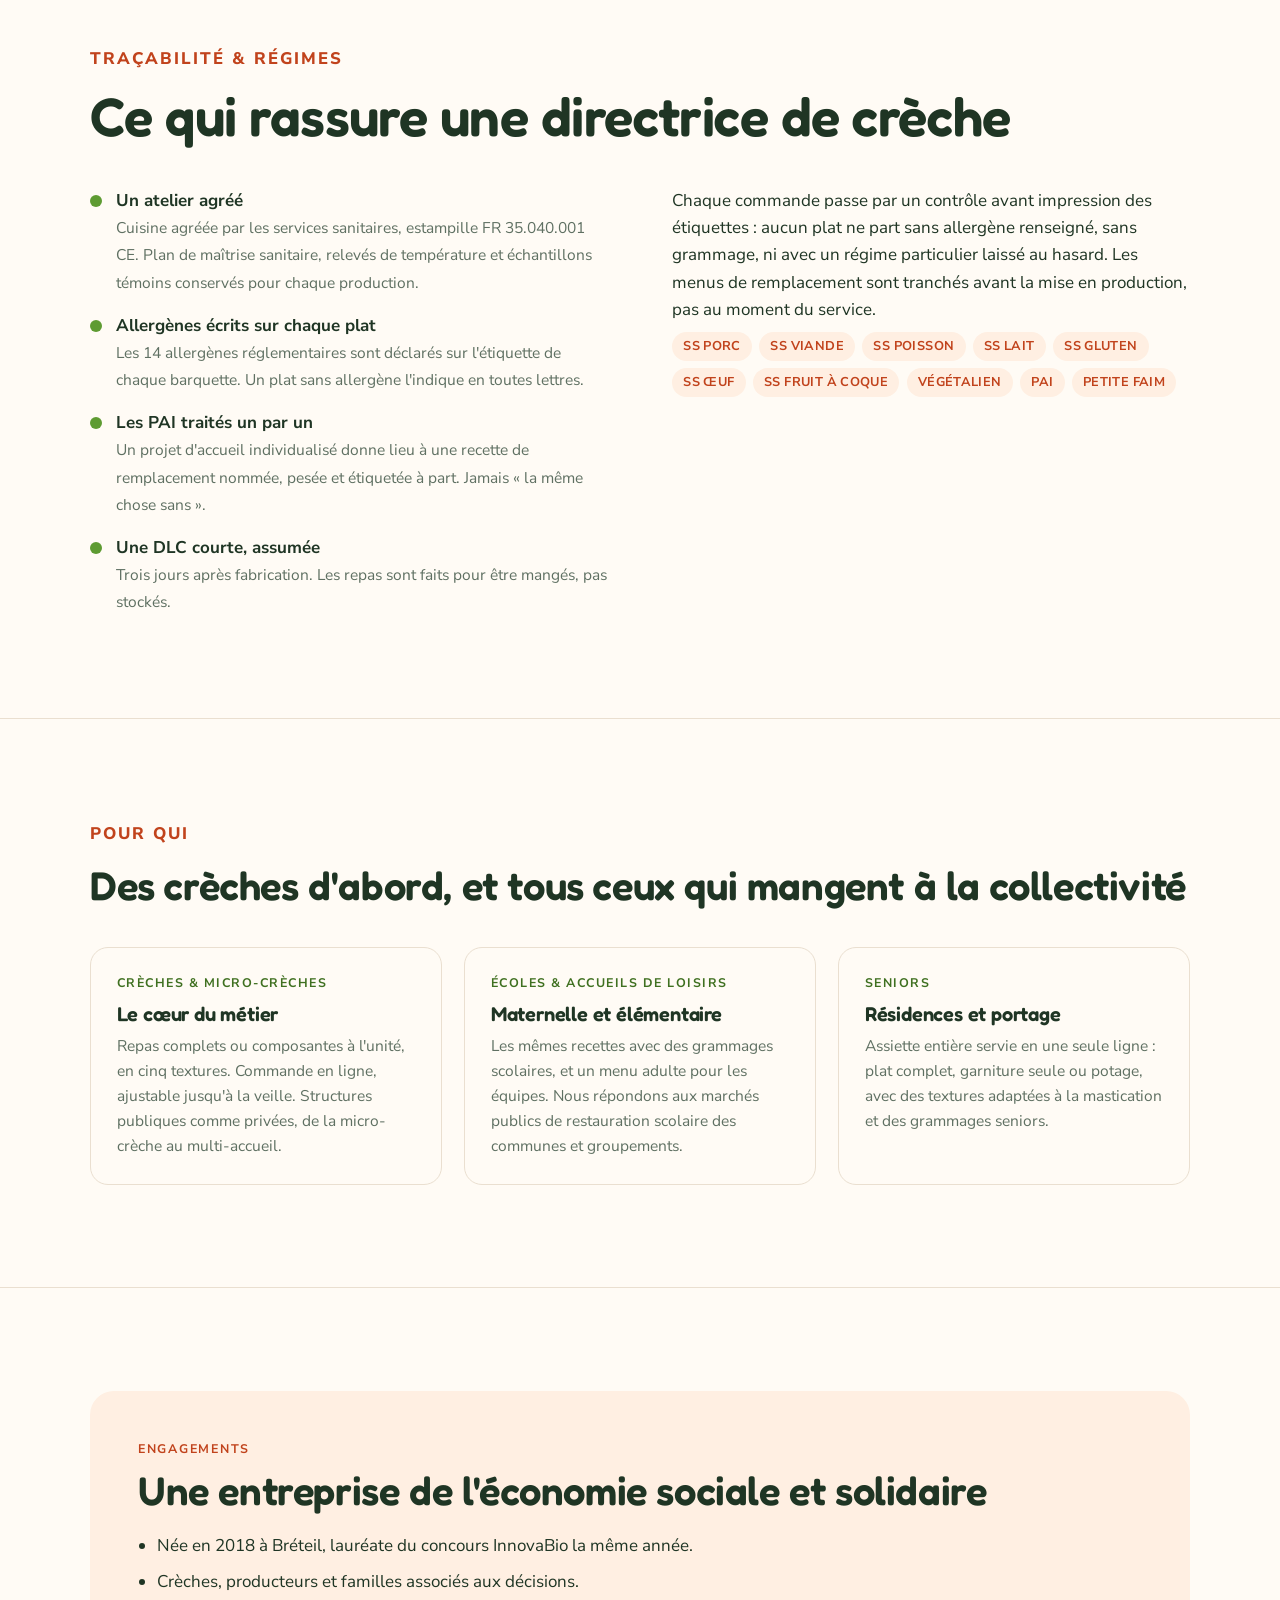
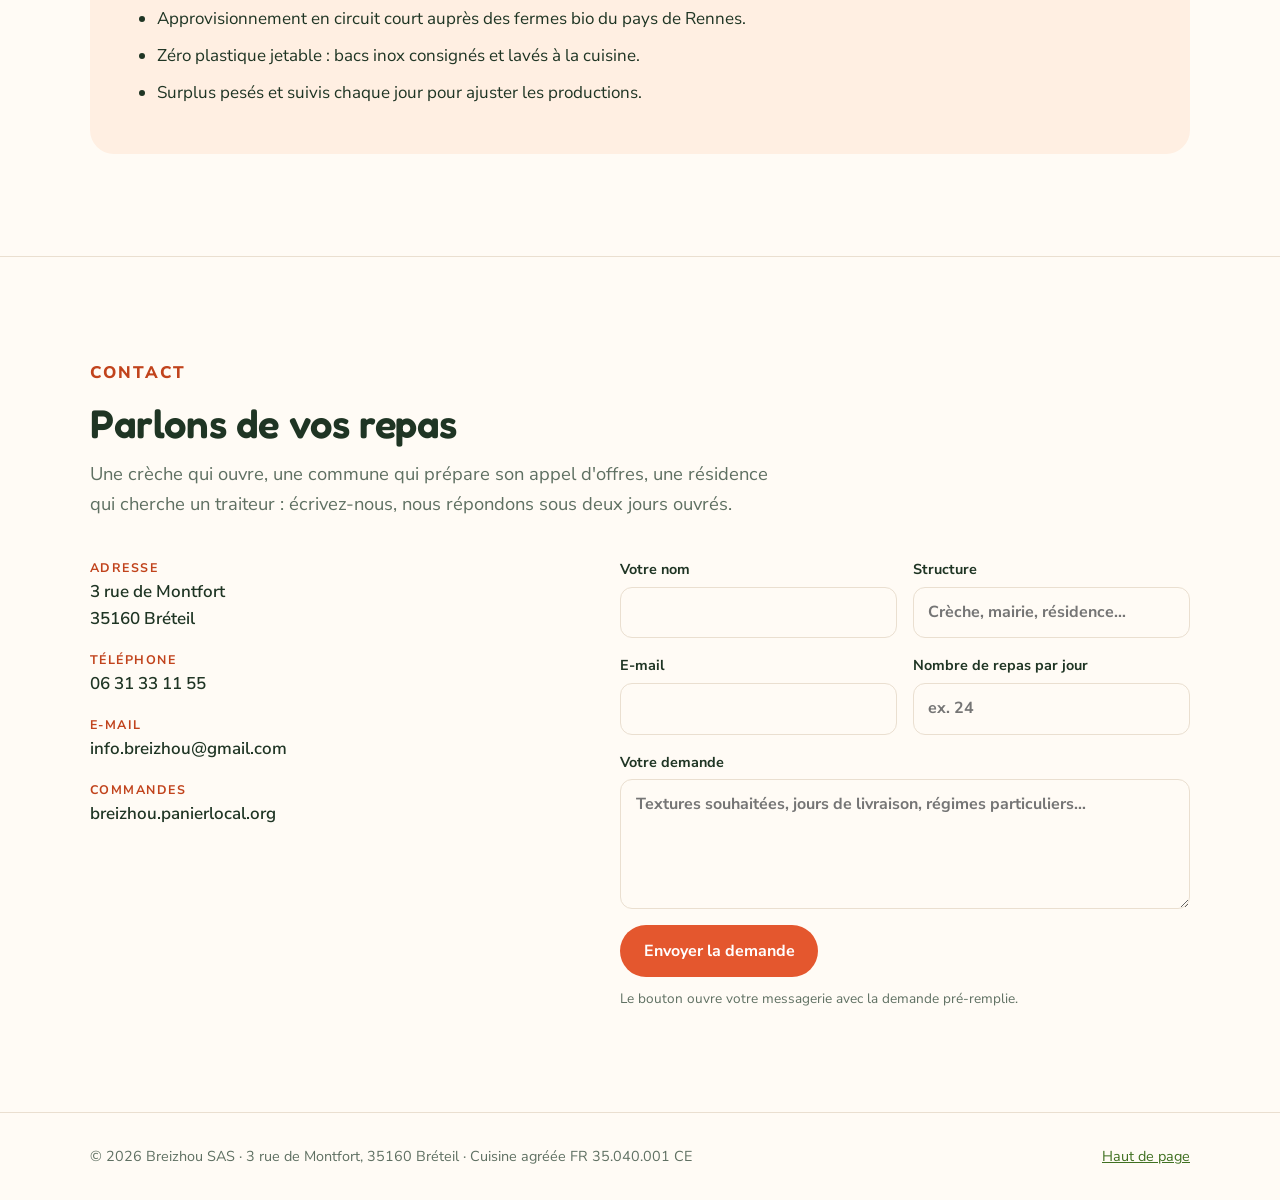
==== commit 79893b84: "Menu de la semaine du 2026-10-05 (mail du lundi)" ====
--- a/index.html
+++ b/index.html
@@ -3,238 +3,496 @@
 <head>
 <meta charset="utf-8">
 <meta name="viewport" content="width=device-width, initial-scale=1">
-<title>Breizhou — Repas frais pour crèches, cuisinés à Bréteil</title>
-<meta name="description" content="Cuisine centrale à Bréteil (Ille-et-Vilaine) : repas frais, locaux et majoritairement bio, livrés chaque jour en liaison froide aux crèches et micro-crèches, en cinq textures selon l'âge.">
-<link rel="canonical" href="https://breizhou.fr/">
-<meta property="og:type" content="website">
-<meta property="og:site_name" content="Breizhou">
-<meta property="og:title" content="Breizhou — Repas frais pour crèches, cuisinés à Bréteil">
-<meta property="og:description" content="Cuisine centrale à Bréteil (Ille-et-Vilaine) : repas frais, locaux et majoritairement bio, livrés chaque jour en liaison froide aux crèches et micro-crèches, en cinq textures selon l'âge.">
-<meta property="og:url" content="https://breizhou.fr/">
-<meta property="og:locale" content="fr_FR">
-<meta property="og:image" content="https://breizhou.fr/assets/partage.png">
-<meta property="og:image:width" content="1200">
-<meta property="og:image:height" content="630">
-<meta property="og:image:alt" content="Breizhou : des repas frais pour les crèches, cuisinés chaque jour à Bréteil">
-<meta name="twitter:card" content="summary_large_image">
-<script type="application/ld+json">{"@context": "https://schema.org", "@type": "LocalBusiness", "name": "Breizhou", "description": "Cuisine centrale à Bréteil : repas frais, locaux et majoritairement bio, livrés chaque jour en liaison froide aux crèches, aux écoles et aux résidences seniors.", "url": "https://breizhou.fr/", "logo": "https://breizhou.fr/assets/logo-complet.png", "image": "https://breizhou.fr/assets/partage.png", "telephone": "+33631331155", "email": "info.breizhou@gmail.com", "address": {"@type": "PostalAddress", "streetAddress": "3 rue de Montfort", "postalCode": "35160", "addressLocality": "Bréteil", "addressCountry": "FR"}, "areaServed": [{"@type": "AdministrativeArea", "name": "Côtes-d'Armor"}, {"@type": "AdministrativeArea", "name": "Finistère"}, {"@type": "AdministrativeArea", "name": "Ille-et-Vilaine"}, {"@type": "AdministrativeArea", "name": "Morbihan"}, {"@type": "AdministrativeArea", "name": "Loire-Atlantique"}], "parentOrganization": {"@type": "Organization", "name": "DARMA SAS"}, "sameAs": ["https://www.facebook.com/BBbreizhou/"]}</script>
-<meta name="theme-color" content="#1C7560">
-<link rel="icon" href="/assets/icone-64.png" sizes="64x64">
-<link rel="apple-touch-icon" href="/assets/icone-180.png">
-<link rel="preload" href="/assets/polices/sourcesans3.woff2" as="font" type="font/woff2" crossorigin>
-<link rel="preload" href="/assets/polices/nunito.woff2" as="font" type="font/woff2" crossorigin>
-<link rel="stylesheet" href="/assets/polices/polices.css">
-<link rel="stylesheet" href="/assets/site.css">
-<script>document.documentElement.classList.add('js')</script>
-<script src="/assets/site.js" defer></script>
+<title>Breizhou</title>
+<meta name="description" content="Breizhou, cuisine centrale à Bréteil : des repas locaux, frais et bio, cuisinés chaque jour pour les crèches, les écoles et les seniors de Bretagne.">
+<link rel="preconnect" href="https://fonts.googleapis.com">
+<link rel="preconnect" href="https://fonts.gstatic.com" crossorigin>
+<link rel="stylesheet" href="https://fonts.googleapis.com/css2?family=Fredoka:wght@500;600&family=Nunito+Sans:ital,wght@0,400;0,600;0,700;1,400&display=swap">
+<style>
+  :root{
+    --ground:#FFFBF5;
+    --carotte:#FFEFE2;
+    --pois:#EDF4E1;
+    --ink:#1F3524;
+    --muted:#5F7062;
+    --orange:#E4572E;
+    --orange-ink:#C1431C;
+    --green:#5E9B32;
+    --green-ink:#3F7020;
+    --line:#EADFD0;
+    --label-bg:#FFFFFF;
+    --shadow:0 18px 40px -24px rgba(31,53,36,.35);
+    --display:"Fredoka","Nunito Sans","Trebuchet MS",sans-serif;
+    --body:"Nunito Sans","Segoe UI",Helvetica,Arial,sans-serif;
+  }
+  @media (prefers-color-scheme: dark){
+    :root:not([data-theme="light"]){
+      --ground:#161F18;
+      --carotte:#2A211B;
+      --pois:#1F2B1E;
+      --ink:#F0F4EA;
+      --muted:#A7B6A8;
+      --orange:#F27A55;
+      --orange-ink:#FF9A7A;
+      --green:#8CC960;
+      --green-ink:#A9DC84;
+      --line:#33413A;
+      --label-bg:#FAF8F2;
+      --shadow:0 18px 40px -24px rgba(0,0,0,.7);
+    }
+  }
+  :root[data-theme="dark"]{
+    --ground:#161F18;
+    --carotte:#2A211B;
+    --pois:#1F2B1E;
+    --ink:#F0F4EA;
+    --muted:#A7B6A8;
+    --orange:#F27A55;
+    --orange-ink:#FF9A7A;
+    --green:#8CC960;
+    --green-ink:#A9DC84;
+    --line:#33413A;
+    --label-bg:#FAF8F2;
+    --shadow:0 18px 40px -24px rgba(0,0,0,.7);
+  }
+
+  *{box-sizing:border-box}
+  html{scroll-behavior:smooth}
+  @media (prefers-reduced-motion: reduce){ html{scroll-behavior:auto} *{transition:none!important;animation:none!important} }
+  body{
+    margin:0;background:var(--ground);color:var(--ink);
+    font-family:var(--body);font-size:17px;line-height:1.6;
+    -webkit-font-smoothing:antialiased;
+  }
+  a{color:var(--green-ink)}
+  a:focus-visible,button:focus-visible,input:focus-visible,textarea:focus-visible{outline:3px solid var(--orange);outline-offset:3px;border-radius:4px}
+  img{max-width:100%;display:block}
+  h1,h2,h3{font-family:var(--display);font-weight:600;line-height:1.1;margin:0;text-wrap:balance;letter-spacing:-.01em}
+  h1{font-size:clamp(2.4rem,5.5vw,4.2rem)}
+  h2{font-size:clamp(1.7rem,3.2vw,2.5rem)}
+  h2.xl{font-size:clamp(2.2rem,4.4vw,3.4rem)}
+  h3{font-size:1.25rem}
+  p{margin:0}
+  .wrap{width:min(1100px,calc(100% - 2.5rem));margin-inline:auto}
+  .eyebrow{font-family:var(--body);font-weight:700;font-size:.78rem;letter-spacing:.14em;text-transform:uppercase;color:var(--orange-ink)}
+  .lede{font-size:1.15rem;max-width:62ch;color:var(--muted)}
+  .prose{max-width:62ch}
+  section{padding-block:clamp(3.5rem,8vw,6.5rem)}
+  section + section{border-top:1px solid var(--line)}
+  .sec-head{display:grid;gap:.9rem;margin-bottom:2.5rem}
+  .sec-head .eyebrow{font-size:1.05rem;font-weight:800;letter-spacing:.12em}
+
+  /* boutons */
+  .btn{display:inline-flex;align-items:center;gap:.5rem;padding:.8rem 1.35rem;border-radius:999px;font-weight:700;text-decoration:none;border:2px solid transparent;font-size:1rem;cursor:pointer;font-family:var(--body);transition:transform .15s ease,background .15s ease}
+  .btn:hover{transform:translateY(-1px)}
+  .btn-primary{background:var(--orange);color:#fff}
+  .btn-primary:hover{background:var(--orange-ink)}
+  .btn-ghost{background:transparent;color:var(--ink);border-color:var(--line)}
+  .btn-ghost:hover{border-color:var(--ink)}
+
+  /* header */
+  header{position:sticky;top:0;z-index:10;background:color-mix(in srgb,var(--ground) 88%,transparent);backdrop-filter:blur(10px);border-bottom:1px solid var(--line)}
+  .nav{display:flex;align-items:center;justify-content:space-between;gap:1rem;padding-block:.55rem}
+  .brand{display:flex;align-items:center;gap:.65rem;text-decoration:none;color:var(--ink)}
+  .brand img{width:64px;height:64px;border-radius:50%}
+  .brand span{font-family:var(--display);font-weight:600;font-size:2rem;letter-spacing:.04em;text-transform:uppercase;color:var(--green-ink)}
+  .nav ul{display:flex;gap:1.6rem;list-style:none;margin:0;padding:0}
+  .nav ul a{text-decoration:none;color:var(--ink);font-weight:700;font-size:1.1rem}
+  .nav ul a:hover{color:var(--orange-ink)}
+  @media (max-width:820px){ .nav ul{display:none} }
+
+  /* hero */
+  .hero{padding-block:clamp(3rem,7vw,5.5rem) clamp(3rem,7vw,5rem)}
+  .hero-grid{display:grid;grid-template-columns:1.15fr .85fr;gap:clamp(2rem,5vw,4.5rem);align-items:center}
+  @media (max-width:860px){ .hero-grid{grid-template-columns:1fr} }
+  .hero .eyebrow{margin-bottom:1rem}
+  .hero h1 em{font-style:normal;color:var(--orange)}
+  .hero .lede{margin-top:1.3rem}
+  .hero-cta{display:flex;flex-wrap:wrap;gap:.8rem;margin-top:2rem}
+  .facts{display:flex;flex-wrap:wrap;gap:.6rem 1.8rem;margin-top:2.4rem;padding-top:1.4rem;border-top:1px solid var(--line);font-size:1.15rem;font-style:italic;color:var(--muted)}
+  .facts b{color:var(--ink);font-weight:700}
+
+  /* étiquette de traçabilité rendue en CSS — proportions réelles 66 × 36 mm */
+  .label-stage{display:grid;place-items:center;gap:1rem}
+  .label-stage figcaption{font-size:.85rem;color:var(--muted);text-align:center;max-width:34ch}
+  .etiquette{
+    width:min(100%,396px);aspect-ratio:66.05/36;background:var(--label-bg);color:#111;
+    border:1px solid #cfc7b8;border-radius:4px;box-shadow:var(--shadow);
+    padding:.55rem .7rem;display:grid;grid-template-rows:auto 1fr auto;
+    font-family:var(--body);font-variant-numeric:tabular-nums;transform:rotate(-2deg)
+  }
+  .etiquette .cli{font-weight:700;color:#1d4ed8;font-size:.72rem;letter-spacing:.02em}
+  .etiquette .plat{font-weight:700;font-size:1.02rem;line-height:1.15;margin-top:.15rem}
+  .etiquette .alg{font-size:.7rem;margin-top:.15rem}
+  .etiquette .alg b{color:#b91c1c}
+  .etiquette .meta{display:grid;grid-template-columns:1fr auto;align-items:end;gap:.5rem;font-size:.66rem;line-height:1.35}
+  .etiquette .stamp{border:1.5px solid #111;border-radius:50%;padding:.2rem .55rem;font-size:.58rem;font-weight:700;text-align:center;line-height:1.1;white-space:nowrap}
+
+  /* approche */
+  .three{display:grid;grid-template-columns:repeat(3,1fr);gap:1.4rem}
+  @media (max-width:760px){ .three{grid-template-columns:1fr} }
+  .pillar{display:grid;gap:.6rem;padding:1.6rem;border-radius:18px;background:var(--pois)}
+  .pillar h3{color:var(--green-ink)}
+  .pillar p{color:var(--muted);font-size:.98rem}
+  .pillar .num{font-family:var(--display);font-size:2.2rem;font-weight:600;color:var(--ink);line-height:1;font-variant-numeric:tabular-nums}
+
+  /* textures */
+  .textures{display:grid;grid-template-columns:repeat(5,1fr);gap:1.2rem;align-items:start}
+  @media (max-width:1100px){ .textures{grid-template-columns:repeat(3,1fr);justify-items:center} }
+  @media (max-width:640px){ .textures{grid-template-columns:repeat(2,1fr)} }
+  @media (max-width:420px){ .textures{grid-template-columns:1fr;justify-items:center} }
+  .tex{aspect-ratio:1;border-radius:50%;width:100%;max-width:300px;padding:11% 8%;display:flex;flex-direction:column;align-items:center;justify-content:center;gap:.2rem;text-align:center;background:var(--pois);border:1px solid var(--line)}
+  .tex:nth-child(even){background:var(--carotte)}
+  .tex .age{font-size:.66rem;letter-spacing:.08em;text-transform:uppercase;font-weight:700;color:var(--orange-ink);white-space:nowrap}
+  .tex h3{font-size:1.1rem;color:var(--green-ink)}
+  .tex p{font-size:.76rem;line-height:1.3;color:var(--muted)}
+  .tex .g{margin-top:.2rem;font-size:.72rem;font-variant-numeric:tabular-nums;color:var(--ink);display:flex;flex-wrap:wrap;justify-content:center;gap:.25rem}
+  .tex .g span{display:inline-block;background:var(--ground);border-radius:999px;padding:.1rem .5rem}
+  .dot{width:22px;height:22px;border-radius:50%;background:var(--orange);margin-bottom:.2rem;position:relative;overflow:hidden}
+  .dot::after{content:"";position:absolute;inset:0;background:
+    radial-gradient(circle at 30% 35%, rgba(255,255,255,.55) 0 var(--r,0), transparent calc(var(--r,0) + 1px)),
+    radial-gradient(circle at 68% 62%, rgba(255,255,255,.55) 0 var(--r,0), transparent calc(var(--r,0) + 1px)),
+    radial-gradient(circle at 42% 72%, rgba(255,255,255,.45) 0 var(--r2,0), transparent calc(var(--r2,0) + 1px))}
+  .textures-note{margin-top:1.2rem;color:var(--muted);font-size:.95rem;max-width:70ch}
+
+  /* menu du jour */
+  .jour{display:grid;grid-template-columns:.8fr 1.2fr;gap:clamp(1.5rem,4vw,3rem);border:1px solid var(--line);border-radius:24px;overflow:hidden;background:var(--ground)}
+  @media (max-width:820px){ .jour{grid-template-columns:1fr} }
+  .jour-date{background:var(--pois);padding:clamp(1.6rem,3vw,2.4rem);display:grid;align-content:space-between;gap:1.5rem}
+  .jour-date .jd,.jour-vide .jd{font-family:var(--display);font-weight:600;font-size:clamp(2rem,4vw,3rem);line-height:1.05;color:var(--green-ink);text-wrap:balance}
+  .jour-date .jt,.jour-vide .jt{font-size:.95rem;color:var(--muted)}
+  .jour-date .jt b{color:var(--ink)}
+  .jour-vide{grid-column:1/-1;padding:clamp(1.6rem,3vw,2.4rem);display:grid;gap:.6rem;background:var(--pois)}
+  .mention{display:block;font-family:var(--body);font-size:.78rem;font-style:italic;color:var(--muted);margin-top:.15rem}
+  .jour-list{margin:0;padding:clamp(1.6rem,3vw,2.4rem) clamp(1.6rem,3vw,2.4rem) clamp(1.6rem,3vw,2.4rem) 0;display:grid;gap:.9rem}
+  @media (max-width:820px){ .jour-list{padding-left:clamp(1.6rem,3vw,2.4rem)} }
+  .jour-list div{display:grid;grid-template-columns:8.5rem 1fr;gap:1rem;align-items:start;padding-bottom:.9rem;border-bottom:1px solid var(--line)}
+  .jour-list div:last-child{border-bottom:0;padding-bottom:0}
+  .jour-list dt{font-weight:700;font-size:.8rem;letter-spacing:.1em;text-transform:uppercase;color:var(--orange-ink);padding-top:.2rem}
+  .jour-list dt small,table.menu tbody th small{display:block;font-weight:400;font-size:.75rem;letter-spacing:0;text-transform:none;color:var(--muted);margin-top:.1rem;white-space:normal}
+  .jour-list dd{margin:0;font-family:var(--display);font-weight:500;font-size:1.05rem;line-height:1.45}
+  .veggie{display:inline-block;vertical-align:middle;font-family:var(--body);font-size:.7rem;font-weight:700;letter-spacing:.08em;text-transform:uppercase;background:var(--green);color:#fff;border-radius:999px;padding:.2rem .6rem;margin-left:.4rem}
+  .sem-head{margin-top:3rem;margin-bottom:1.2rem;display:grid;gap:.4rem}
+  .sem-head h3{font-size:1.5rem}
+  .sem-head p{color:var(--muted);max-width:70ch}
+  .menu-wrap{overflow-x:auto;border:1px solid var(--line);border-radius:18px;background:var(--ground)}
+  table.menu{border-collapse:collapse;width:100%;min-width:820px;font-size:.92rem}
+  table.menu th,table.menu td{padding:.8rem .9rem;text-align:left;vertical-align:top;border-bottom:1px solid var(--line);line-height:1.45}
+  table.menu td+td,table.menu th+th{border-left:1px solid var(--line)}
+  table.menu thead th{font-family:var(--display);font-weight:600;font-size:1.05rem;color:var(--green-ink);background:var(--pois);border-bottom:2px solid var(--green)}
+  table.menu tbody th{font-family:var(--display);font-weight:600;font-size:1.05rem;color:var(--ink);width:9.5rem;background:var(--carotte)}
+  table.menu tbody tr:last-child td,table.menu tbody tr:last-child th{border-bottom:0}
+  table.menu td.today{background:var(--pois)}
+  .sr{position:absolute;width:1px;height:1px;overflow:hidden;clip:rect(0 0 0 0)}
+  .jour-note{margin-top:1.2rem;font-size:.9rem;color:var(--muted);max-width:70ch}
+
+  /* sécurité */
+  .split{display:grid;grid-template-columns:1fr 1fr;gap:clamp(2rem,5vw,4rem);align-items:start}
+  @media (max-width:860px){ .split{grid-template-columns:1fr} }
+  .checks{list-style:none;padding:0;margin:0;display:grid;gap:1rem}
+  .checks li{display:grid;grid-template-columns:auto 1fr;gap:.9rem;align-items:start}
+  .checks li::before{content:"";width:12px;height:12px;border-radius:50%;background:var(--green);margin-top:.5rem}
+  .checks b{display:block}
+  .checks span{color:var(--muted);font-size:.97rem}
+  .variants{display:flex;flex-wrap:wrap;gap:.45rem;margin-top:.6rem}
+  .variants i{font-style:normal;font-size:.8rem;font-weight:700;background:var(--carotte);color:var(--orange-ink);border-radius:999px;padding:.25rem .7rem;letter-spacing:.03em}
+
+  /* publics */
+  .publics{display:grid;grid-template-columns:repeat(3,1fr);gap:1.4rem}
+  @media (max-width:760px){ .publics{grid-template-columns:1fr} }
+  .pub{padding:1.6rem;border:1px solid var(--line);border-radius:18px;display:grid;gap:.6rem;align-content:start}
+  .pub h3{color:var(--ink)}
+  .pub p{color:var(--muted);font-size:.97rem}
+  .pub .tag{font-size:.78rem;letter-spacing:.12em;text-transform:uppercase;font-weight:700;color:var(--green-ink)}
+
+  /* engagements */
+  .engage{background:var(--carotte);border-radius:24px;padding:clamp(1.8rem,4vw,3rem);display:grid;grid-template-columns:1fr;gap:2rem}
+  .engage ul{max-width:62ch}
+  @media (max-width:860px){ .engage{grid-template-columns:1fr} }
+  .engage ul{margin:0;padding-left:1.2rem;display:grid;gap:.6rem;color:var(--ink)}
+
+  /* contact */
+  .contact{display:grid;grid-template-columns:.9fr 1.1fr;gap:clamp(2rem,5vw,4rem)}
+  @media (max-width:860px){ .contact{grid-template-columns:1fr} }
+  .coord{display:grid;gap:1.1rem;align-content:start}
+  .coord div b{display:block;font-size:.78rem;letter-spacing:.12em;text-transform:uppercase;color:var(--orange-ink)}
+  .coord a{text-decoration:none;color:var(--ink);font-weight:600}
+  .coord a:hover{text-decoration:underline}
+  form{display:grid;gap:1rem}
+  .row{display:grid;grid-template-columns:1fr 1fr;gap:1rem}
+  @media (max-width:560px){ .row{grid-template-columns:1fr} }
+  label{display:grid;gap:.35rem;font-weight:700;font-size:.9rem}
+  input,textarea,select{font:inherit;font-size:1rem;padding:.75rem .9rem;border:1.5px solid var(--line);border-radius:12px;background:var(--ground);color:var(--ink);width:100%}
+  input:hover,textarea:hover{border-color:var(--muted)}
+  textarea{min-height:130px;resize:vertical}
+  .form-note{font-size:.85rem;color:var(--muted)}
+
+  footer{border-top:1px solid var(--line);padding-block:2rem;font-size:.9rem;color:var(--muted)}
+  footer .wrap{display:flex;flex-wrap:wrap;justify-content:space-between;gap:1rem}
+</style>
 </head>
 <body>
-<a class="lien-evitement" href="#contenu">Aller au contenu</a>
-
-<header class="site-header">
+
+<header>
   <div class="wrap nav">
-    <a class="marque" href="/" aria-label="Breizhou, accueil">
-      <img src="/assets/pictogramme.png" width="80" height="48" alt="">
-      <span>Breizhou</span>
+    <a class="brand" href="#top" aria-label="Breizhou, accueil">
+      <img width="64" height="64" src="[data-uri]" alt="">
+      <span>breizhou</span>
     </a>
-    <nav class="menu-nav" id="menu" aria-label="Pages du site">
+    <nav aria-label="Sections">
       <ul>
-          <li class="nav-accueil"><a href="/" aria-current="page">Accueil</a></li>
-          <li><a href="/la-cuisine/">La cuisine</a></li>
-          <li><a href="/textures/">Textures et âges</a></li>
-          <li><a href="/menus/">Menus</a></li>
-          <li><a href="/tracabilite/">Traçabilité</a></li>
-          <li><a href="/ecoles-seniors/">Écoles et seniors</a></li>
-          <li><a href="/contact/">Contact</a></li>
+        <li><a href="#cuisine">La cuisine</a></li>
+        <li><a href="#textures">Textures</a></li>
+        <li><a href="#menus">Menus</a></li>
+        <li><a href="#securite">Traçabilité</a></li>
+        <li><a href="#publics">Écoles &amp; seniors</a></li>
+        <li><a href="#contact">Contact</a></li>
       </ul>
     </nav>
-    <a class="btn-devis" href="/contact/">Demander un devis</a>
+    <a class="btn btn-primary" href="https://breizhou.panierlocal.org/" rel="noopener">Commander</a>
   </div>
 </header>
 
-<main id="contenu" tabindex="-1">
-<section class="ouverture">
-  <div class="wrap ouverture-grille">
-    <div>
-      <h1>Des repas frais pour les crèches, cuisinés chaque jour à Bréteil</h1>
-      <p class="chapeau">Breizhou prépare chaque jour des repas frais, élaborés à partir de légumes, de viandes et de produits laitiers issus des fermes voisines. Cuisinés la veille à Bréteil, ils sont livrés la nuit ou tôt le matin selon la tournée, toujours avant l'ouverture, aux crèches, aux écoles et aux résidences seniors de Bretagne et de Loire-Atlantique, puis réchauffés et servis le lendemain.</p>
-      <p class="doux" style="margin-top:.9rem">Ingrédients frais, de saison, locaux et majoritairement bio. Menus validés par notre chef cuisinier et notre diététicien nutritionniste.</p>
-      <div class="actions">
-        <a class="btn btn-plein" href="/contact/">Demander un devis</a>
-        <a class="btn btn-trait" href="/menus/">Voir le menu de la semaine</a>
-      </div>
-      <ul class="preuves" aria-label="Garanties">
-        <li><b>Cuisine agréée</b> FR 35.040.001 CE</li>
-        <li><b>Ecocert « En Cuisine »</b> engagée dans le programme</li>
-        <li><b>InnovaBio 2018</b> lauréate du concours</li>
-      </ul>
-    </div>
-
-    <div>
-      <div class="visuel">
-        <figure class="photo photo-attente" data-photo="images/cuisine.jpg" role="img" aria-label="La cuisine de Breizhou à Bréteil"><span>La cuisine de Breizhou à Bréteil</span></figure>
-        <figure class="etiquette-scene">
-          <div class="etiquette" role="img" aria-label="Exemple d'étiquette de traçabilité : client, plat, allergènes, poids, date de fabrication, DLC, température de stockage et estampille sanitaire">
-            <div>
-              <div class="e-client">CRÈCHE BREIZHOU · MENU GRAND</div>
-              <div class="e-plat">Purée de carottes &amp; émincé de poulet fermier</div>
-              <div class="e-ligne">Allergènes : <b>AUCUN</b> · Poids : 115 g · Total : 12 × 115 g</div>
-            </div>
-            <div></div>
-            <div class="e-pied">
-              <div>Fabriqué le : 29/09/2026 · DLC : 02/10/2026<br>Stockage entre 0 °C et +3 °C</div>
-              <div class="e-estampille">FR<br>35.040.001<br>CE</div>
-            </div>
-          </div>
-          <figcaption>Exemple d'étiquette. Chaque bac inox porte la sienne, au format 66 × 36 mm.</figcaption>
-        </figure>
-      </div>
-      <p class="visuel-legende">Exemple d'étiquette. Chaque bac inox porte la sienne, au format 66 × 36 mm.</p>
-    </div>
-  </div>
-</section>
-
-<section class="essentiel" aria-labelledby="t-essentiel">
+<main id="top">
+  <section class="hero">
+    <div class="wrap hero-grid">
+      <div>
+        <p class="eyebrow">Cuisine centrale · Bréteil, Ille-et-Vilaine</p>
+        <h1>Les p'tits plats <em>frais d'ici</em>, cuisinés chaque matin pour les crèches</h1>
+        <p class="lede">Breizhou prépare chaque jour des repas frais, élaborés à partir de légumes, de viandes et de produits laitiers issus des fermes voisines. Préparés le jour même, ils sont ensuite acheminés vers les crèches, les écoles et les résidences seniors de Bretagne, prêts à être réchauffés et dégustés.</p>
+        <div class="hero-cta">
+          <a class="btn btn-primary" href="#contact">Demander un devis</a>
+          <a class="btn btn-ghost" href="#menus">Voir les menus</a>
+        </div>
+        <div class="facts">
+          <p><b>Local, frais et bio</b>, des fermes du pays de Rennes</p>
+          <p><b>Livraison quotidienne</b> en liaison froide</p>
+          <p><b>Contenants inox</b> repris à chaque tournée</p>
+        </div>
+      </div>
+
+      <figure class="label-stage">
+        <div class="etiquette" aria-label="Exemple d'étiquette de traçabilité">
+          <div>
+            <div class="cli">CRÈCHE BREIZHOU · MENU GRAND</div>
+            <div class="plat">Purée de carottes &amp; émincé de poulet fermier</div>
+            <div class="alg">Allergènes : <b>AUCUN</b> · Poids : 115 g · Total : 12 × 115 g</div>
+          </div>
+          <div></div>
+          <div class="meta">
+            <div>Fabriqué le 28/08/2026 · DLC 31/08/2026<br>À conserver entre 0 et +3 °C · Réchauffer à cœur à +63 °C</div>
+            <div class="stamp">FR<br>35.040.001<br>CE</div>
+          </div>
+        </div>
+        <figcaption>Chaque barquette porte son étiquette : plat, allergènes, grammage, date de fabrication, DLC et estampille sanitaire.</figcaption>
+      </figure>
+    </div>
+  </section>
+
+  <section id="cuisine">
+    <div class="wrap">
+      <div class="sec-head">
+        <p class="eyebrow">La cuisine</p>
+        <h2>Un atelier de village, pas une usine</h2>
+        <p class="lede">Au 3 rue de Montfort, à Bréteil, l'équipe travaille comme à la maison : légumerie, cuisson, purées de fruits et de légumes maison. Rien ne vient d'une poche ni d'un bocal industriel.</p>
+      </div>
+      <div class="three">
+        <div class="pillar">
+          <span class="num">Local</span>
+          <h3>D'abord les fermes voisines</h3>
+          <p>Les produits viennent d'abord des producteurs du pays de Rennes. Nous connaissons leurs fermes, leurs saisons et leur façon de travailler.</p>
+        </div>
+        <div class="pillar">
+          <span class="num">J-1</span>
+          <h3>Cuisiné la veille, livré le matin</h3>
+          <p>Les repas sont préparés le jour ouvrable qui précède la livraison, refroidis rapidement et livrés en liaison froide. La crèche n'a plus qu'à réchauffer.</p>
+        </div>
+        <div class="pillar">
+          <span class="num">0</span>
+          <h3>Barquette jetable</h3>
+          <p>Les repas voyagent dans des bacs inox consignés, repris et lavés à chaque tournée. Chaque ingrédient reste dans son bac pour garder son goût.</p>
+        </div>
+      </div>
+    </div>
+  </section>
+
+  <section id="textures">
+    <div class="wrap">
+      <div class="sec-head">
+        <p class="eyebrow">Textures &amp; grammages</p>
+        <h2>Le même menu, cinq façons de le manger</h2>
+        <p class="lede">Un enfant de six mois et un enfant de trois ans ne mangent pas la même assiette. Chaque plat est décliné par tranche d'âge, avec sa texture et son grammage.</p>
+      </div>
+      <div class="textures">
+        <div class="tex"><div class="dot" style="--r:0px"></div><span class="age">Intro · 1ers repas</span><h3>Lisse</h3><p>Un seul légume ou fruit mixé, sans sel ni sucre ajouté.</p><div class="g"><span>Légume 100 g</span></div></div>
+        <div class="tex"><div class="dot" style="--r:3px;--r2:2px"></div><span class="age">Petit · 6 mois</span><h3>Mouliné</h3><p>Purée fine, viande ou poisson mixé à part, purée de fruits.</p><div class="g"><span>Légume 100 g</span><span>Protéine 15 g</span></div></div>
+        <div class="tex"><div class="dot" style="--r:5px;--r2:4px"></div><span class="age">Moyen · 9 mois</span><h3>Écrasé</h3><p>Purée fine et viande moulinée : premières textures à mâcher.</p><div class="g"><span>Entrée 20 g</span><span>Protéine 20 g</span></div></div>
+        <div class="tex"><div class="dot" style="--r:8px;--r2:6px"></div><span class="age">Grand · 12 mois</span><h3>Petits morceaux</h3><p>Le menu complet en petits morceaux fondants.</p><div class="g"><span>Entrée 30 g</span><span>Féculent 90 g</span></div></div>
+        <div class="tex"><div class="dot" style="--r:11px;--r2:8px"></div><span class="age">Géant · 18 mois</span><h3>Morceaux</h3><p>Une entrée à croquer et des morceaux plus francs.</p><div class="g"><span>Entrée 40 g</span><span>Fruit 150 g</span></div></div>
+      </div>
+      <p class="textures-note">Les grammages suivent le registre de la cuisine, tranche par tranche. Ils sont indiqués sur chaque étiquette et servent de base au contrôle des allergènes et des régimes.</p>
+    </div>
+  </section>
+
+  <section id="menus">
+    <div class="wrap">
+      <div class="sec-head">
+        <p class="eyebrow">Menus</p>
+        <h2>Ici bébé mange local, frais et du bio</h2>
+        <p class="lede">C'est bien, et surtout c'est bon ! Le menu est écrit par le chef à partir de ce que les fermes récoltent, puis décliné dans chaque texture. Un jour par semaine est végétarien.</p>
+      </div>
+      <script type="application/json" id="menu-data">{"titre":"Semaine du 5 au 9 octobre 2026","debut":"2026-10-05","fin":"2026-10-09","note":"Le menu peut varier selon les disponibilités des matières. Origine des viandes : France.","textures":[["intro","Intro","premières purées"],["petit","Petit","dès 6 mois"],["moyen","Moyen","dès 9 mois"],["grand","Grand","dès 12 mois, début des morceaux"],["geant","Géant","dès 18 mois, à l'aise avec les morceaux"],["gouter","Goûter","1, 2 ou 3 au choix"]],"jours":[{"nom":"Lundi","date":"Lundi 5 octobre 2026","veggie":false,"intro":["Mixé de choux-fleurs","Mixé de poires"],"petit":["Purée fine choux-fleurs","Mixé de sardines","Purée pom'poires cannelle"],"moyen":["Purée fine choux-fleurs","Mouliné de sardines","Purée pom'poires cannelle"],"grand":["Ecrasé de choux-fleurs coco curry","Parmentier de pommes de terre et sardines","Yaourt","Purée de pom'poires cannelle"],"geant":["Tomates cerises","Ecrasé de choux-fleurs coco curry","Parmentier de pommes de terre et sardines","Yaourt","Purée de pom'poires cannelle"],"gouter":["Purée de fruit","Galette de riz","Vache qui rit"]},{"nom":"Mardi","date":"Mardi 6 octobre 2026","veggie":true,"intro":["Mixé de courgettes","Mixé de pommes"],"petit":["Purée fine de courgettes","Crème de lentilles vertes","Purée pom'framboises"],"moyen":["Purée fine de courgettes","Crème de lentilles vertes","Purée pom'framboises"],"grand":["Carottes râpées/raisins","Blésotto de lentilles vertes","Ratatouille","Petits-suisses","Fruits de saison"],"geant":["Carottes râpées/raisins","Blésotto de lentilles vertes","Ratatouille","Petits-suisses","Fruits de saison"],"gouter":["Fruit de saison ou purée de fruit","Gâteau maison","Lait entier"]},{"nom":"Mercredi","date":"Mercredi 7 octobre 2026","veggie":false,"intro":["Mixé d'épinards","Mixé de bananes"],"petit":["Purée fine d'épinards","Mixé de poisson","Purée pom'bananes"],"moyen":["Purée fine d'épinards","Mouliné de poisson","Purée pom'bananes"],"grand":["Epinards à l'ail","Penne","Filet de poisson sauce agrumes","Comté","Purée pom'bananes"],"geant":["Salade tomates/maïs","Epinards à l'ail","Penne","Filet de poisson sauce agrumes","Comté","Purée pom'bananes"],"gouter":["Fruit de saison ou purée de fruit","Pain et chocolat","Yaourt"]},{"nom":"Jeudi","date":"Jeudi 8 octobre 2026","veggie":false,"intro":["Mixé de haricots verts","Mixé de pommes"],"petit":["Purée fine haricots verts","Mixé de veau","Purée pom'prunes"],"moyen":["Purée fine haricots verts","Mouliné de veau","Purée pom'prunes"],"grand":["Radis noirs pamplemousse","Haricots verts échalote","Veau sauce forestière","Semoule de blé","Fromage blanc","Fruits de saison"],"geant":["Radis noirs pamplemousse","Haricots verts échalote","Veau sauce forestière","Semoule de blé","Fromage blanc","Fruits de saison"],"gouter":["Fruit de saison ou purée de fruit","Gâteau maison","Lait entier"]},{"nom":"Vendredi","date":"Vendredi 9 octobre 2026","veggie":false,"intro":["Mixé de carottes","Mixé de mangues"],"petit":["Purée fine de carottes","Mixé d'œufs durs","Purée pom'mangues"],"moyen":["Purée fine de carottes","Mouliné d'œufs durs","Purée pom'mangues"],"grand":["Carottes fondantes","Œufs brouillés","Sarrasin et millet","Emmental","Gâteau du chef"],"geant":["Betteraves balsamique","Carottes fondantes","Œufs brouillés","Sarrasin et millet","Emmental","Gâteau du chef"],"gouter":["Fruit de saison ou purée de fruit","Pain","Kiri"]}]}</script>
+      <div class="jour" id="jour"><!--MENU--><div class="jour-date"><p class="jd">Lundi 5 octobre 2026</p><p class="jt"><b>Cuisiné à Bréteil</b><br>Semaine du 5 au 9 octobre 2026</p></div><dl class="jour-list"><div><dt>Intro<small>premières purées</small></dt><dd>Mixé de choux-fleurs<br>Mixé de poires</dd></div><div><dt>Petit<small>dès 6 mois</small></dt><dd>Purée fine choux-fleurs<br>Mixé de sardines<br>Purée pom'poires cannelle</dd></div><div><dt>Moyen<small>dès 9 mois</small></dt><dd>Purée fine choux-fleurs<br>Mouliné de sardines<br>Purée pom'poires cannelle</dd></div><div><dt>Grand<small>dès 12 mois, début des morceaux</small></dt><dd>Ecrasé de choux-fleurs coco curry<br>Parmentier de pommes de terre et sardines<br>Yaourt<br>Purée de pom'poires cannelle</dd></div><div><dt>Géant<small>dès 18 mois, à l'aise avec les morceaux</small></dt><dd>Tomates cerises<br>Ecrasé de choux-fleurs coco curry<br>Parmentier de pommes de terre et sardines<br>Yaourt<br>Purée de pom'poires cannelle</dd></div><div><dt>Goûter<small>1, 2 ou 3 au choix</small></dt><dd>Purée de fruit<br>Galette de riz<br>Vache qui rit</dd></div></dl><!--/MENU--></div>
+
+      <div class="sem-head">
+        <h3 id="sem-titre">Semaine du 5 au 9 octobre 2026</h3>
+        <p id="sem-note">Toutes les textures, du lundi au vendredi. Le menu peut varier selon les disponibilités des matières. Origine des viandes : France.</p>
+      </div>
+      <div class="menu-wrap"><table class="menu"><thead><tr><th scope="col"><span class="sr">Texture</span></th><th scope="col">Lundi</th><th scope="col">Mardi <span class="veggie">Veggie</span></th><th scope="col">Mercredi</th><th scope="col">Jeudi</th><th scope="col">Vendredi</th></tr></thead><tbody><tr><th scope="row">Intro<small>premières purées</small></th><td class="today">Mixé de choux-fleurs<br>Mixé de poires</td><td>Mixé de courgettes<br>Mixé de pommes</td><td>Mixé d'épinards<br>Mixé de bananes</td><td>Mixé de haricots verts<br>Mixé de pommes</td><td>Mixé de carottes<br>Mixé de mangues</td></tr><tr><th scope="row">Petit<small>dès 6 mois</small></th><td class="today">Purée fine choux-fleurs<br>Mixé de sardines<br>Purée pom'poires cannelle</td><td>Purée fine de courgettes<br>Crème de lentilles vertes<br>Purée pom'framboises</td><td>Purée fine d'épinards<br>Mixé de poisson<br>Purée pom'bananes</td><td>Purée fine haricots verts<br>Mixé de veau<br>Purée pom'prunes</td><td>Purée fine de carottes<br>Mixé d'œufs durs<br>Purée pom'mangues</td></tr><tr><th scope="row">Moyen<small>dès 9 mois</small></th><td class="today">Purée fine choux-fleurs<br>Mouliné de sardines<br>Purée pom'poires cannelle</td><td>Purée fine de courgettes<br>Crème de lentilles vertes<br>Purée pom'framboises</td><td>Purée fine d'épinards<br>Mouliné de poisson<br>Purée pom'bananes</td><td>Purée fine haricots verts<br>Mouliné de veau<br>Purée pom'prunes</td><td>Purée fine de carottes<br>Mouliné d'œufs durs<br>Purée pom'mangues</td></tr><tr><th scope="row">Grand<small>dès 12 mois, début des morceaux</small></th><td class="today">Ecrasé de choux-fleurs coco curry<br>Parmentier de pommes de terre et sardines<br>Yaourt<br>Purée de pom'poires cannelle</td><td>Carottes râpées/raisins<br>Blésotto de lentilles vertes<br>Ratatouille<br>Petits-suisses<br>Fruits de saison</td><td>Epinards à l'ail<br>Penne<br>Filet de poisson sauce agrumes<br>Comté<br>Purée pom'bananes</td><td>Radis noirs pamplemousse<br>Haricots verts échalote<br>Veau sauce forestière<br>Semoule de blé<br>Fromage blanc<br>Fruits de saison</td><td>Carottes fondantes<br>Œufs brouillés<br>Sarrasin et millet<br>Emmental<br>Gâteau du chef</td></tr><tr><th scope="row">Géant<small>dès 18 mois, à l'aise avec les morceaux</small></th><td class="today">Tomates cerises<br>Ecrasé de choux-fleurs coco curry<br>Parmentier de pommes de terre et sardines<br>Yaourt<br>Purée de pom'poires cannelle</td><td>Carottes râpées/raisins<br>Blésotto de lentilles vertes<br>Ratatouille<br>Petits-suisses<br>Fruits de saison</td><td>Salade tomates/maïs<br>Epinards à l'ail<br>Penne<br>Filet de poisson sauce agrumes<br>Comté<br>Purée pom'bananes</td><td>Radis noirs pamplemousse<br>Haricots verts échalote<br>Veau sauce forestière<br>Semoule de blé<br>Fromage blanc<br>Fruits de saison</td><td>Betteraves balsamique<br>Carottes fondantes<br>Œufs brouillés<br>Sarrasin et millet<br>Emmental<br>Gâteau du chef</td></tr><tr><th scope="row">Goûter<small>1, 2 ou 3 au choix</small></th><td class="today">Purée de fruit<br>Galette de riz<br>Vache qui rit</td><td>Fruit de saison ou purée de fruit<br>Gâteau maison<br>Lait entier</td><td>Fruit de saison ou purée de fruit<br>Pain et chocolat<br>Yaourt</td><td>Fruit de saison ou purée de fruit<br>Gâteau maison<br>Lait entier</td><td>Fruit de saison ou purée de fruit<br>Pain<br>Kiri</td></tr></tbody></table></div>
+      <p class="jour-note">Sans porc, sans viande, sans poisson, sans lait, sans gluten, sans œuf, végétalien : chaque variante est prévue dès l'écriture du menu. Les allergènes figurent sur l'étiquette de chaque plat.</p>
+    </div>
+  </section>
+
+  <section id="securite">
+    <div class="wrap">
+      <div class="sec-head">
+        <p class="eyebrow">Traçabilité &amp; régimes</p>
+        <h2 class="xl">Ce qui rassure une directrice de crèche</h2>
+      </div>
+      <div class="split">
+        <ul class="checks">
+          <li><div><b>Un atelier agréé</b><span>Cuisine agréée par les services sanitaires, estampille FR 35.040.001 CE. Plan de maîtrise sanitaire, relevés de température et échantillons témoins conservés pour chaque production.</span></div></li>
+          <li><div><b>Allergènes écrits sur chaque plat</b><span>Les 14 allergènes réglementaires sont déclarés sur l'étiquette de chaque barquette. Un plat sans allergène l'indique en toutes lettres.</span></div></li>
+          <li><div><b>Les PAI traités un par un</b><span>Un projet d'accueil individualisé donne lieu à une recette de remplacement nommée, pesée et étiquetée à part. Jamais « la même chose sans ».</span></div></li>
+          <li><div><b>Une DLC courte, assumée</b><span>Trois jours après fabrication. Les repas sont faits pour être mangés, pas stockés.</span></div></li>
+        </ul>
+        <div>
+          <p class="prose">Chaque commande passe par un contrôle avant impression des étiquettes : aucun plat ne part sans allergène renseigné, sans grammage, ni avec un régime particulier laissé au hasard. Les menus de remplacement sont tranchés avant la mise en production, pas au moment du service.</p>
+          <div class="variants" aria-label="Régimes prévus">
+            <i>SS PORC</i><i>SS VIANDE</i><i>SS POISSON</i><i>SS LAIT</i><i>SS GLUTEN</i><i>SS ŒUF</i><i>SS FRUIT À COQUE</i><i>VÉGÉTALIEN</i><i>PAI</i><i>PETITE FAIM</i>
+          </div>
+        </div>
+      </div>
+    </div>
+  </section>
+
+  <section id="publics">
+    <div class="wrap">
+      <div class="sec-head">
+        <p class="eyebrow">Pour qui</p>
+        <h2>Des crèches d'abord, et tous ceux qui mangent à la collectivité</h2>
+      </div>
+      <div class="publics">
+        <div class="pub"><span class="tag">Crèches &amp; micro-crèches</span><h3>Le cœur du métier</h3><p>Repas complets ou composantes à l'unité, en cinq textures. Commande en ligne, ajustable jusqu'à la veille. Structures publiques comme privées, de la micro-crèche au multi-accueil.</p></div>
+        <div class="pub"><span class="tag">Écoles &amp; accueils de loisirs</span><h3>Maternelle et élémentaire</h3><p>Les mêmes recettes avec des grammages scolaires, et un menu adulte pour les équipes. Nous répondons aux marchés publics de restauration scolaire des communes et groupements.</p></div>
+        <div class="pub"><span class="tag">Seniors</span><h3>Résidences et portage</h3><p>Assiette entière servie en une seule ligne : plat complet, garniture seule ou potage, avec des textures adaptées à la mastication et des grammages seniors.</p></div>
+      </div>
+    </div>
+  </section>
+
+  <section id="engagements">
+    <div class="wrap">
+      <div class="engage">
+        <div>
+          <p class="eyebrow">Engagements</p>
+          <h2 style="margin:.6rem 0 1.2rem">Une entreprise de l'économie sociale et solidaire</h2>
+          <ul>
+            <li>Née en 2018 à Bréteil, lauréate du concours InnovaBio la même année.</li>
+            <li>Crèches, producteurs et familles associés aux décisions.</li>
+            <li>Approvisionnement en circuit court auprès des fermes bio du pays de Rennes.</li>
+            <li>Zéro plastique jetable : bacs inox consignés et lavés à la cuisine.</li>
+            <li>Surplus pesés et suivis chaque jour pour ajuster les productions.</li>
+          </ul>
+        </div>
+      </div>
+    </div>
+  </section>
+
+  <section id="contact">
+    <div class="wrap">
+      <div class="sec-head">
+        <p class="eyebrow">Contact</p>
+        <h2>Parlons de vos repas</h2>
+        <p class="lede">Une crèche qui ouvre, une commune qui prépare son appel d'offres, une résidence qui cherche un traiteur : écrivez-nous, nous répondons sous deux jours ouvrés.</p>
+      </div>
+      <div class="contact">
+        <div class="coord">
+          <div><b>Adresse</b><a href="https://www.openstreetmap.org/search?query=3%20rue%20de%20Montfort%2035160%20Br%C3%A9teil" rel="noopener">3 rue de Montfort<br>35160 Bréteil</a></div>
+          <div><b>Téléphone</b><a href="tel:+33631331155">06 31 33 11 55</a></div>
+          <div><b>E-mail</b><a href="mailto:info.breizhou@gmail.com">info.breizhou@gmail.com</a></div>
+          <div><b>Commandes</b><a href="https://breizhou.panierlocal.org/" rel="noopener">breizhou.panierlocal.org</a></div>
+        </div>
+        <form id="f" novalidate>
+          <div class="row">
+            <label>Votre nom<input name="nom" autocomplete="name" required></label>
+            <label>Structure<input name="structure" placeholder="Crèche, mairie, résidence…" autocomplete="organization"></label>
+          </div>
+          <div class="row">
+            <label>E-mail<input name="email" type="email" autocomplete="email" required></label>
+            <label>Nombre de repas par jour<input name="repas" inputmode="numeric" placeholder="ex. 24"></label>
+          </div>
+          <label>Votre demande<textarea name="message" placeholder="Textures souhaitées, jours de livraison, régimes particuliers…"></textarea></label>
+          <div>
+            <button class="btn btn-primary" type="submit">Envoyer la demande</button>
+            <p class="form-note" id="note" style="margin-top:.7rem">Le bouton ouvre votre messagerie avec la demande pré-remplie.</p>
+          </div>
+        </form>
+      </div>
+    </div>
+  </section>
+</main>
+
+<footer>
   <div class="wrap">
-    <h2 class="sr" id="t-essentiel">L'essentiel pour une structure d'accueil</h2>
-    <dl>
-      <div>
-        <dt>Âges</dt>
-        <dd>Des premières purées jusqu'à 3 ans. Des menus aussi pour les écoles et les seniors.</dd>
-      </div>
-      <div>
-        <dt>Textures</dt>
-        <dd>Cinq, du lisse aux morceaux : intro, petit dès 6 mois, moyen dès 9 mois, grand dès 12 mois, géant dès 18 mois.</dd>
-      </div>
-      <div>
-        <dt>Livraison</dt>
-        <dd>Chaque jour, la nuit ou tôt le matin selon la tournée, toujours avant l'ouverture de la crèche. En liaison froide, prêts à réchauffer.</dd>
-      </div>
-      <div>
-        <dt>Commande</dt>
-        <dd>Sur Panier Local, et modifiable jusqu'à 48 h avant la livraison.</dd>
-      </div>
-      <div>
-        <dt>Zones</dt>
-        <dd>En Bretagne et en Loire-Atlantique. Pour une nouvelle adresse, nous étudions la tournée.</dd>
-      </div>
-    </dl>
-  </div>
-</section>
-
-<section class="section" aria-labelledby="t-demarrer">
-  <div class="wrap">
-    <div class="tete-section">
-      <h2 id="t-demarrer">Démarrer avec Breizhou</h2>
-      <p>Quatre étapes entre votre premier message et la première livraison.</p>
-    </div>
-    <ol class="etapes">
-      <li>
-        <h3>Vous nous décrivez vos besoins</h3>
-        <p>L'adresse de la structure et le nombre d'enfants par tranche d'âge. Nous établissons un devis personnalisé et le trajet de livraison.</p>
-      </li>
-      <li>
-        <h3>Nous établissons le contrat</h3>
-        <p>Il nous faut la raison sociale, l'adresse du siège, le numéro SIRET et les coordonnées de la personne référente.</p>
-      </li>
-      <li>
-        <h3>Votre compte de commande est ouvert</h3>
-        <p>Vous commandez sur Panier Local, pour les jours et semaines à venir. Ajouts et modifications jusqu'à 48 h avant la livraison.</p>
-      </li>
-      <li>
-        <h3>Première livraison, avant l'ouverture</h3>
-        <p>Selon la tournée, nos livreurs passent la nuit ou tôt le matin. Pour une livraison de nuit, prévoyez une clé ou un code d'accès.</p>
-      </li>
-    </ol>
-    <div class="actions apres-etapes">
-      <a class="btn btn-plein" href="/contact/">Demander un devis</a>
-      <a class="btn btn-trait" href="tel:+33631331155">Appeler le 06 31 33 11 55</a>
-    </div>
-  </div>
-</section>
-
-<section class="section section-teinte" aria-labelledby="t-menu">
-  <div class="wrap">
-    <div class="tete-section">
-      <h2 id="t-menu">Au menu cette semaine</h2>
-      <p>Le menu est écrit par le chef à partir de ce que les fermes récoltent, puis décliné dans chaque texture. Un jour par semaine est végétarien.</p>
-    </div>
-    <div class="encart-menu" id="encart-menu">
-      <div class="em-date">
-        <p class="em-jour">Le menu de la semaine</p>
-        <p class="em-sous">Toutes les textures, du lundi au vendredi</p>
-      </div>
-      <div class="em-plats">
-        <h3>Consultez le menu du jour, texture par texture, et celui de toute la semaine.</h3>
-        <ul hidden></ul>
-        <p class="em-lien"><a href="/menus/">Voir le menu complet de la semaine</a></p>
-      </div>
-    </div>
-  </div>
-</section>
-
-<section class="section" aria-labelledby="t-garanties">
-  <div class="wrap">
-    <div class="tete-section">
-      <h2 id="t-garanties">Ce qui rassure les équipes</h2>
-    </div>
-    <ul class="garanties">
-      <li><div><b>Des menus validés</b><span>Conçus par notre équipe, validés par notre chef cuisinier et notre diététicien nutritionniste, pour les besoins des jeunes enfants.</span></div></li>
-      <li><div><b>Une étiquette sur chaque bac</b><span>Plat, allergènes, poids, date de fabrication, DLC et estampille sanitaire.</span></div></li>
-      <li><div><b>Régimes et PAI tranchés avant la production</b><span>Chaque texture existe en variantes : sans porc, sans viande, sans poisson, sans lait, sans gluten, sans œuf, sans fruits à coque, végétalien. Un PAI donne lieu à un plat de remplacement nommé et étiqueté à part.</span></div></li>
-      <li><div><b>Une cuisine agréée</b><span>Estampille FR 35.040.001 CE. Des échantillons témoins sont conservés pour chaque production.</span></div></li>
-    </ul>
-    <p style="margin-top:1.8rem"><a href="/tracabilite/">Traçabilité, allergènes et régimes en détail</a></p>
-  </div>
-</section>
-
-<section class="section" aria-label="Pour aller plus loin">
-  <div class="wrap">
-    <nav class="renvois" aria-label="Autres pages">
-      <a href="/la-cuisine/"><b>La cuisine</b><span>Une cuisine centrale à Bréteil, les fermes voisines et le bio.</span></a>
-      <a href="/textures/"><b>Textures et âges</b><span>Les cinq textures, de la première purée aux morceaux.</span></a>
-      <a href="/ecoles-seniors/"><b>Écoles et seniors</b><span>Les mêmes recettes pour les écoles et les résidences.</span></a>
-    </nav>
-  </div>
-</section>
-</main>
-
-<footer class="site-footer">
-  <div class="wrap">
-    <div class="pied-grille">
-      <div>
-        <h2>Breizhou, cuisine centrale</h2>
-        <address>
-          <span>3 rue de Montfort, 35160 Bréteil</span>
-          <a href="tel:+33631331155">06 31 33 11 55</a>
-          <a href="mailto:info.breizhou@gmail.com">info.breizhou@gmail.com</a>
-        </address>
-        <p class="doux" style="margin-top:.6rem">Cuisine agréée FR 35.040.001 CE</p>
-      </div>
-      <div>
-        <h2>Le site</h2>
-        <ul>
-          <li><a href="/la-cuisine/">La cuisine</a></li>
-          <li><a href="/textures/">Textures et âges</a></li>
-          <li><a href="/menus/">Menu de la semaine</a></li>
-          <li><a href="/tracabilite/">Traçabilité et allergènes</a></li>
-          <li><a href="/ecoles-seniors/">Écoles et seniors</a></li>
-        </ul>
-      </div>
-      <div>
-        <h2>Pour les structures clientes</h2>
-        <ul>
-          <li><a href="/contact/">Demander un devis</a></li>
-          <li><a href="https://breizhou.panierlocal.org/" rel="noopener">Commander sur Panier Local</a></li>
-          <li><a href="https://www.facebook.com/BBbreizhou/" rel="noopener">Le menu sur Facebook</a></li>
-        </ul>
-      </div>
-    </div>
-    <div class="pied-bas">
-      <p>© 2026 Breizhou · DARMA SAS</p>
-      <p><a href="/mentions-legales/">Mentions légales</a></p>
-    </div>
+    <p>© 2026 Breizhou SAS · 3 rue de Montfort, 35160 Bréteil · Cuisine agréée FR 35.040.001 CE</p>
+    <p><a href="#top">Haut de page</a></p>
   </div>
 </footer>
+
+<script>
+  document.getElementById('f').addEventListener('submit', function (e) {
+    e.preventDefault();
+    var d = new FormData(this), lines = [];
+    ['nom','structure','email','repas'].forEach(function (k) { if (d.get(k)) lines.push(k.charAt(0).toUpperCase() + k.slice(1) + ' : ' + d.get(k)); });
+    if (d.get('message')) lines.push('', d.get('message'));
+    var sujet = 'Demande de devis' + (d.get('structure') ? ' — ' + d.get('structure') : '');
+    window.location.href = 'mailto:info.breizhou@gmail.com?subject=' + encodeURIComponent(sujet) + '&body=' + encodeURIComponent(lines.join('\n'));
+    document.getElementById('note').textContent = 'Votre messagerie s\'ouvre. Si rien ne se passe, écrivez à info.breizhou@gmail.com.';
+  });
+
+  /* ---- Menu du jour : suit la date à partir du tableau de la semaine ----
+     Trois cas : semaine à venir (on montre lundi), semaine en cours (le jour), semaine
+     dépassée (message neutre, jamais un vieux menu affiché comme actuel). */
+  (function () {
+    var esc = function (t) { return String(t || '').replace(/[&<>"]/g, function (c) { return {'&':'&amp;','<':'&lt;','>':'&gt;','"':'&quot;'}[c]; }); };
+    var sem = JSON.parse(document.getElementById('menu-data').textContent);
+    var box = document.getElementById('jour'), head = document.querySelector('.sem-head'), wrap = document.querySelector('.menu-wrap');
+    var now = new Date();
+    var iso = now.getFullYear() + '-' + String(now.getMonth() + 1).padStart(2, '0') + '-' + String(now.getDate()).padStart(2, '0');
+    if (!sem.fin || iso > sem.fin) {
+      box.innerHTML = '<div class="jour-vide"><p class="jd">Le menu de la semaine arrive bientôt.</p><p class="jt">Il est affiché ici dès sa publication par la cuisine.</p></div>';
+      if (head) head.hidden = true; if (wrap) wrap.hidden = true;
+      return;
+    }
+    if (head) head.hidden = false; if (wrap) wrap.hidden = false;
+    var avenir = sem.debut && iso < sem.debut;
+    var d = now.getDay();
+    var i = avenir ? 0 : ((d >= 1 && d <= 5) ? d - 1 : 4);
+    var j = sem.jours[i];
+    var liste = function (k) {
+      var h = (j[k] || []).map(esc).join('<br>');
+      if (j.mentions && j.mentions[k]) h += '<span class="mention">' + esc(j.mentions[k]) + '</span>';
+      return h;
+    };
+    var rows = sem.textures.map(function (t) {
+      return '<div><dt>' + esc(t[1]) + '<small>' + esc(t[2]) + '</small></dt><dd>' + liste(t[0]) + '</dd></div>';
+    }).join('');
+    var sous = avenir ? '<b>Menu de la semaine prochaine</b>' : '<b>Cuisiné à Bréteil</b>';
+    box.innerHTML = '<div class="jour-date"><p class="jd">' + esc(j.date) + (j.veggie ? ' <span class="veggie">Veggie</span>' : '') + '</p><p class="jt">' + sous + '<br>' + esc(sem.titre) + '</p></div><dl class="jour-list">' + rows + '</dl>';
+    document.querySelectorAll('table.menu tbody tr').forEach(function (tr) {
+      for (var c = 1; c < tr.children.length; c++) tr.children[c].classList.toggle('today', !avenir && c === i + 1);
+    });
+  })();
+</script>
 </body>
 </html>
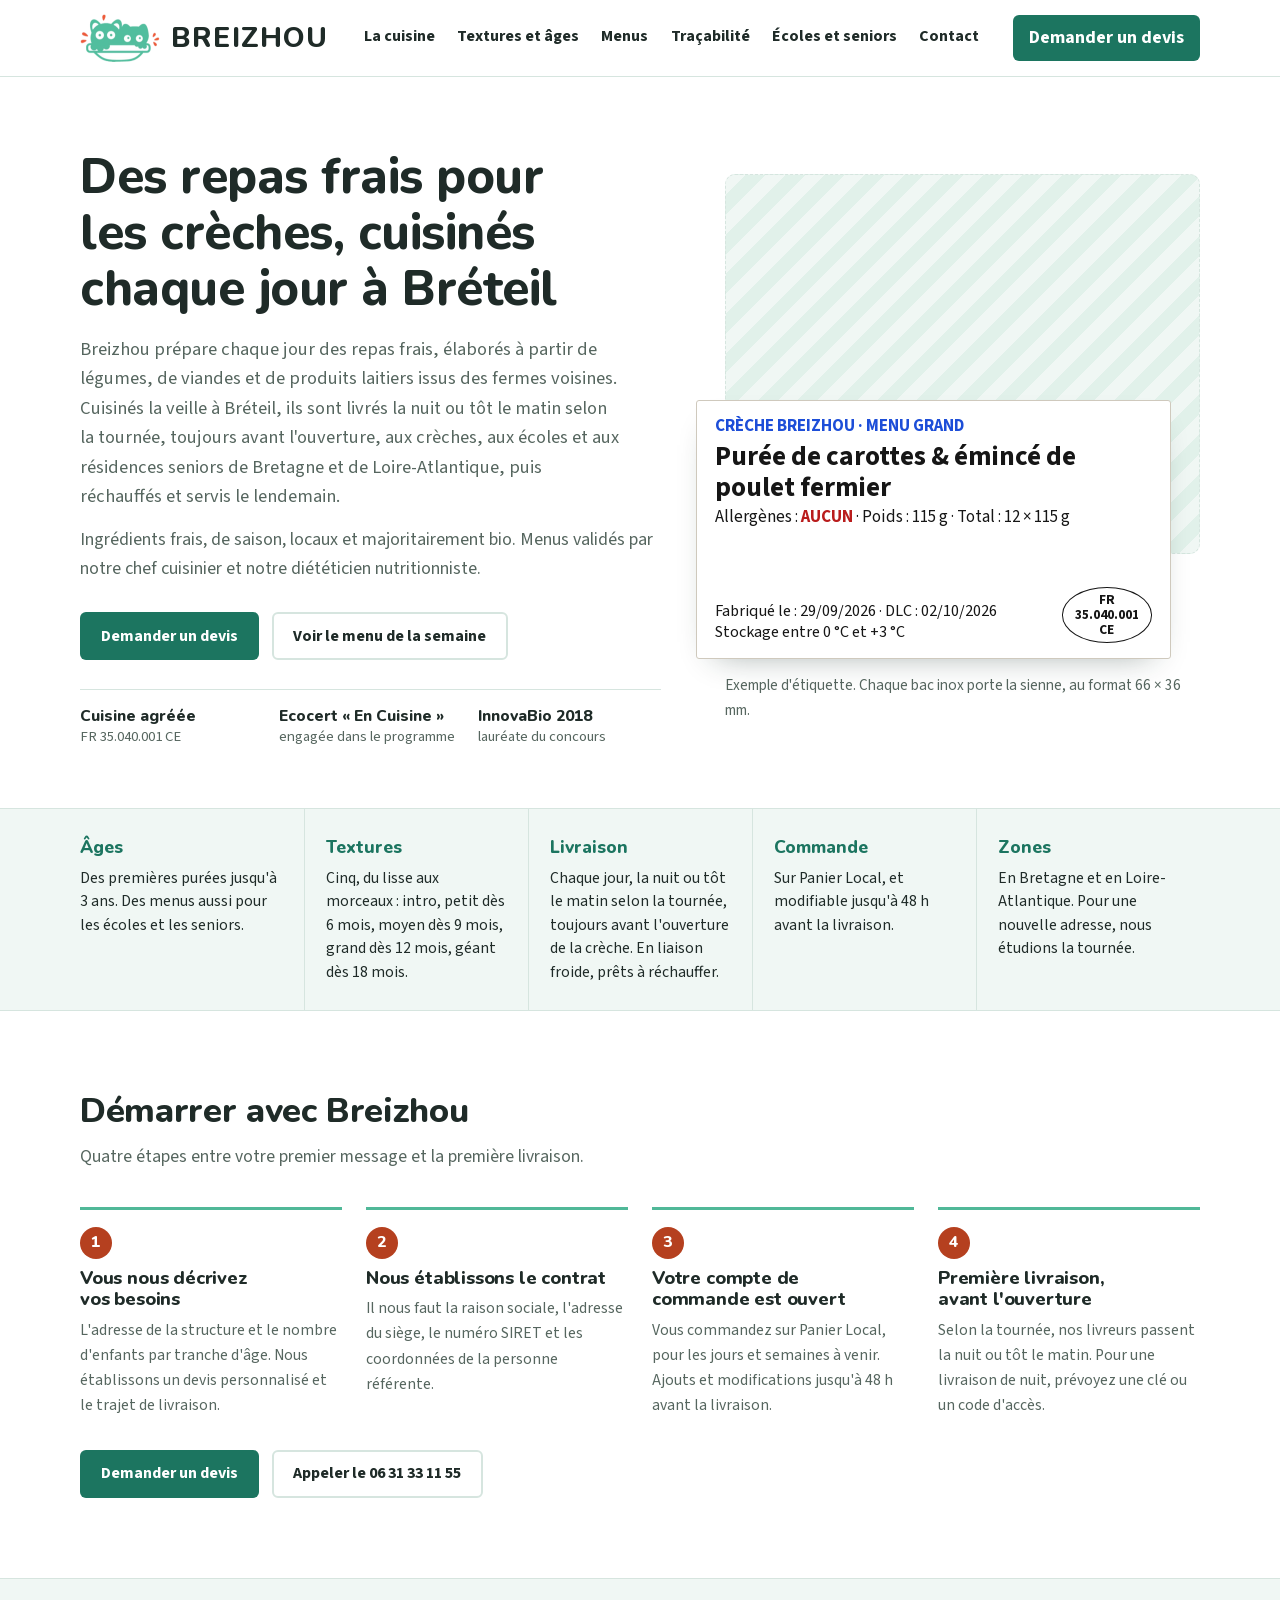
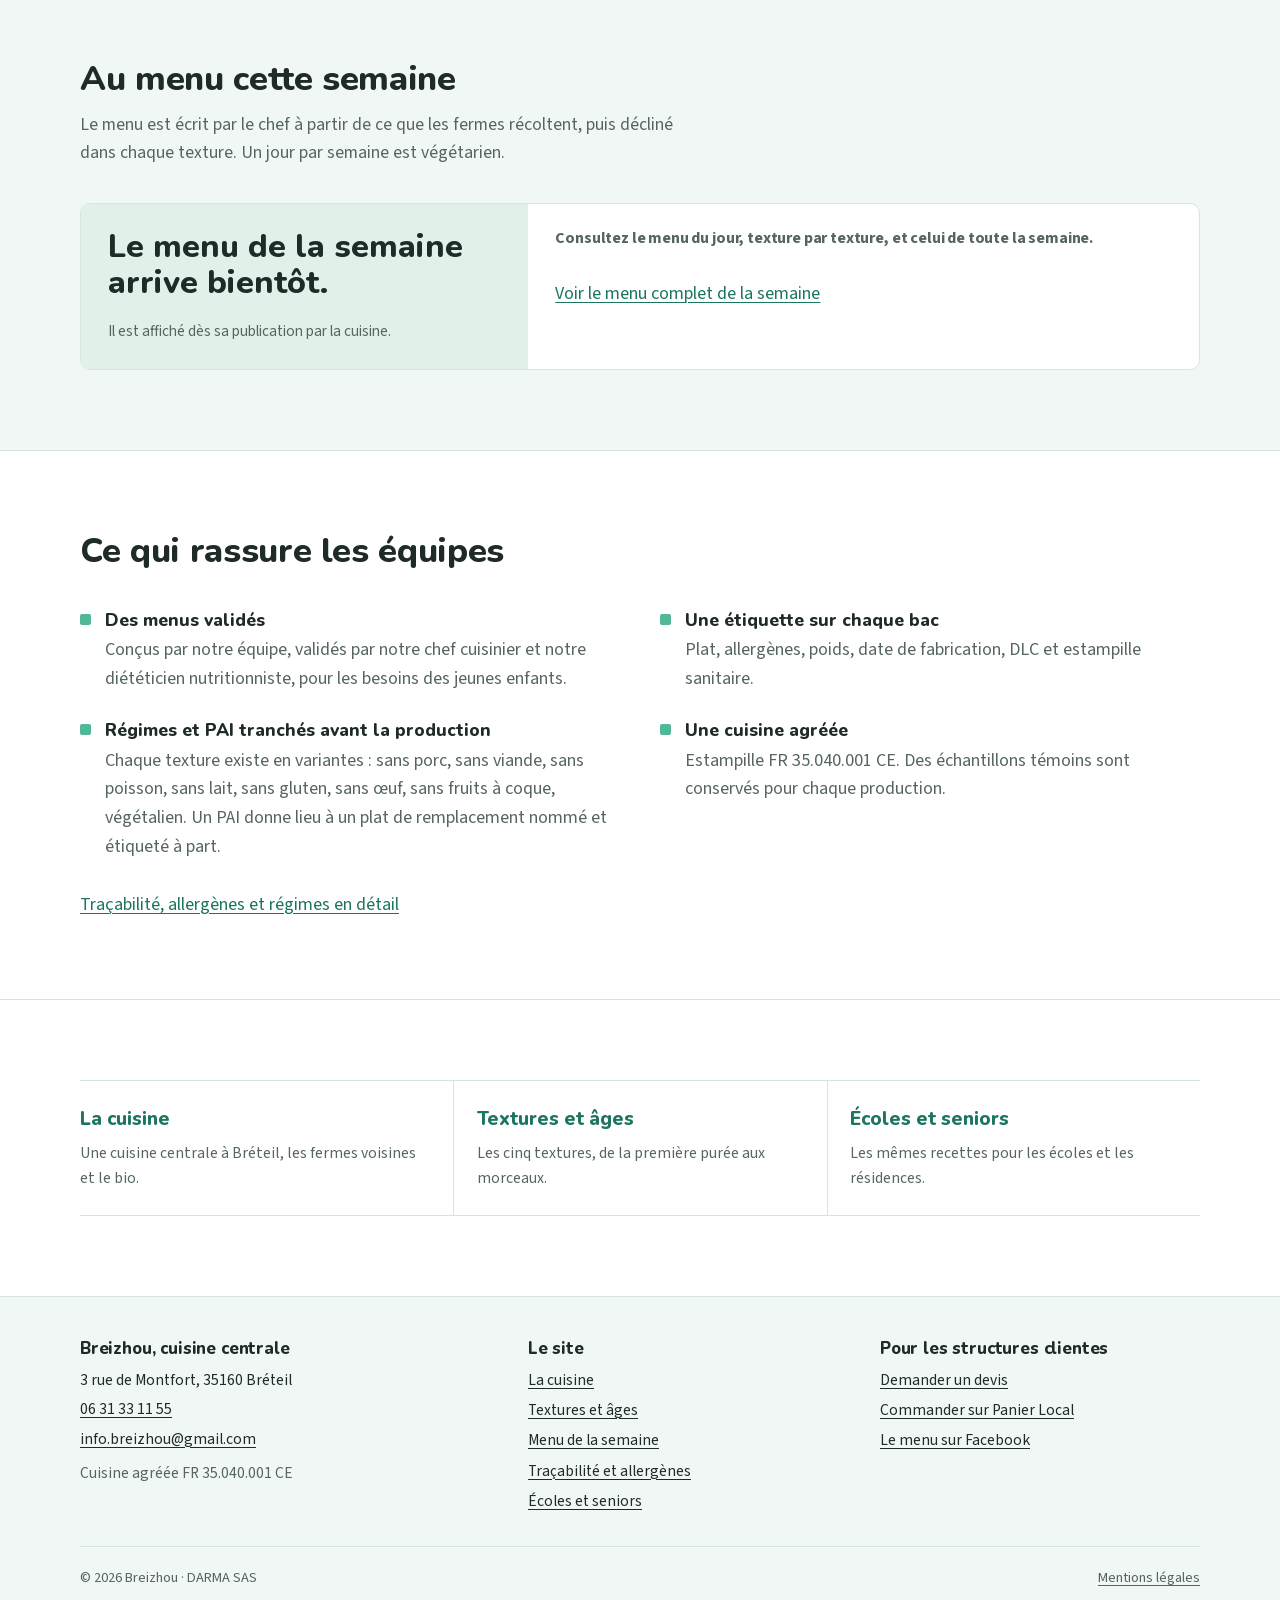
==== commit 7e4b54a5: "Fond toujours clair : thème sombre automatique retiré (Gaëtan, 07/10 : « le noir est austère, plus d" ====
--- a/index.html
+++ b/index.html
@@ -3,496 +3,239 @@
 <head>
 <meta charset="utf-8">
 <meta name="viewport" content="width=device-width, initial-scale=1">
-<title>Breizhou</title>
-<meta name="description" content="Breizhou, cuisine centrale à Bréteil : des repas locaux, frais et bio, cuisinés chaque jour pour les crèches, les écoles et les seniors de Bretagne.">
-<link rel="preconnect" href="https://fonts.googleapis.com">
-<link rel="preconnect" href="https://fonts.gstatic.com" crossorigin>
-<link rel="stylesheet" href="https://fonts.googleapis.com/css2?family=Fredoka:wght@500;600&family=Nunito+Sans:ital,wght@0,400;0,600;0,700;1,400&display=swap">
-<style>
-  :root{
-    --ground:#FFFBF5;
-    --carotte:#FFEFE2;
-    --pois:#EDF4E1;
-    --ink:#1F3524;
-    --muted:#5F7062;
-    --orange:#E4572E;
-    --orange-ink:#C1431C;
-    --green:#5E9B32;
-    --green-ink:#3F7020;
-    --line:#EADFD0;
-    --label-bg:#FFFFFF;
-    --shadow:0 18px 40px -24px rgba(31,53,36,.35);
-    --display:"Fredoka","Nunito Sans","Trebuchet MS",sans-serif;
-    --body:"Nunito Sans","Segoe UI",Helvetica,Arial,sans-serif;
-  }
-  @media (prefers-color-scheme: dark){
-    :root:not([data-theme="light"]){
-      --ground:#161F18;
-      --carotte:#2A211B;
-      --pois:#1F2B1E;
-      --ink:#F0F4EA;
-      --muted:#A7B6A8;
-      --orange:#F27A55;
-      --orange-ink:#FF9A7A;
-      --green:#8CC960;
-      --green-ink:#A9DC84;
-      --line:#33413A;
-      --label-bg:#FAF8F2;
-      --shadow:0 18px 40px -24px rgba(0,0,0,.7);
-    }
-  }
-  :root[data-theme="dark"]{
-    --ground:#161F18;
-    --carotte:#2A211B;
-    --pois:#1F2B1E;
-    --ink:#F0F4EA;
-    --muted:#A7B6A8;
-    --orange:#F27A55;
-    --orange-ink:#FF9A7A;
-    --green:#8CC960;
-    --green-ink:#A9DC84;
-    --line:#33413A;
-    --label-bg:#FAF8F2;
-    --shadow:0 18px 40px -24px rgba(0,0,0,.7);
-  }
-
-  *{box-sizing:border-box}
-  html{scroll-behavior:smooth}
-  @media (prefers-reduced-motion: reduce){ html{scroll-behavior:auto} *{transition:none!important;animation:none!important} }
-  body{
-    margin:0;background:var(--ground);color:var(--ink);
-    font-family:var(--body);font-size:17px;line-height:1.6;
-    -webkit-font-smoothing:antialiased;
-  }
-  a{color:var(--green-ink)}
-  a:focus-visible,button:focus-visible,input:focus-visible,textarea:focus-visible{outline:3px solid var(--orange);outline-offset:3px;border-radius:4px}
-  img{max-width:100%;display:block}
-  h1,h2,h3{font-family:var(--display);font-weight:600;line-height:1.1;margin:0;text-wrap:balance;letter-spacing:-.01em}
-  h1{font-size:clamp(2.4rem,5.5vw,4.2rem)}
-  h2{font-size:clamp(1.7rem,3.2vw,2.5rem)}
-  h2.xl{font-size:clamp(2.2rem,4.4vw,3.4rem)}
-  h3{font-size:1.25rem}
-  p{margin:0}
-  .wrap{width:min(1100px,calc(100% - 2.5rem));margin-inline:auto}
-  .eyebrow{font-family:var(--body);font-weight:700;font-size:.78rem;letter-spacing:.14em;text-transform:uppercase;color:var(--orange-ink)}
-  .lede{font-size:1.15rem;max-width:62ch;color:var(--muted)}
-  .prose{max-width:62ch}
-  section{padding-block:clamp(3.5rem,8vw,6.5rem)}
-  section + section{border-top:1px solid var(--line)}
-  .sec-head{display:grid;gap:.9rem;margin-bottom:2.5rem}
-  .sec-head .eyebrow{font-size:1.05rem;font-weight:800;letter-spacing:.12em}
-
-  /* boutons */
-  .btn{display:inline-flex;align-items:center;gap:.5rem;padding:.8rem 1.35rem;border-radius:999px;font-weight:700;text-decoration:none;border:2px solid transparent;font-size:1rem;cursor:pointer;font-family:var(--body);transition:transform .15s ease,background .15s ease}
-  .btn:hover{transform:translateY(-1px)}
-  .btn-primary{background:var(--orange);color:#fff}
-  .btn-primary:hover{background:var(--orange-ink)}
-  .btn-ghost{background:transparent;color:var(--ink);border-color:var(--line)}
-  .btn-ghost:hover{border-color:var(--ink)}
-
-  /* header */
-  header{position:sticky;top:0;z-index:10;background:color-mix(in srgb,var(--ground) 88%,transparent);backdrop-filter:blur(10px);border-bottom:1px solid var(--line)}
-  .nav{display:flex;align-items:center;justify-content:space-between;gap:1rem;padding-block:.55rem}
-  .brand{display:flex;align-items:center;gap:.65rem;text-decoration:none;color:var(--ink)}
-  .brand img{width:64px;height:64px;border-radius:50%}
-  .brand span{font-family:var(--display);font-weight:600;font-size:2rem;letter-spacing:.04em;text-transform:uppercase;color:var(--green-ink)}
-  .nav ul{display:flex;gap:1.6rem;list-style:none;margin:0;padding:0}
-  .nav ul a{text-decoration:none;color:var(--ink);font-weight:700;font-size:1.1rem}
-  .nav ul a:hover{color:var(--orange-ink)}
-  @media (max-width:820px){ .nav ul{display:none} }
-
-  /* hero */
-  .hero{padding-block:clamp(3rem,7vw,5.5rem) clamp(3rem,7vw,5rem)}
-  .hero-grid{display:grid;grid-template-columns:1.15fr .85fr;gap:clamp(2rem,5vw,4.5rem);align-items:center}
-  @media (max-width:860px){ .hero-grid{grid-template-columns:1fr} }
-  .hero .eyebrow{margin-bottom:1rem}
-  .hero h1 em{font-style:normal;color:var(--orange)}
-  .hero .lede{margin-top:1.3rem}
-  .hero-cta{display:flex;flex-wrap:wrap;gap:.8rem;margin-top:2rem}
-  .facts{display:flex;flex-wrap:wrap;gap:.6rem 1.8rem;margin-top:2.4rem;padding-top:1.4rem;border-top:1px solid var(--line);font-size:1.15rem;font-style:italic;color:var(--muted)}
-  .facts b{color:var(--ink);font-weight:700}
-
-  /* étiquette de traçabilité rendue en CSS — proportions réelles 66 × 36 mm */
-  .label-stage{display:grid;place-items:center;gap:1rem}
-  .label-stage figcaption{font-size:.85rem;color:var(--muted);text-align:center;max-width:34ch}
-  .etiquette{
-    width:min(100%,396px);aspect-ratio:66.05/36;background:var(--label-bg);color:#111;
-    border:1px solid #cfc7b8;border-radius:4px;box-shadow:var(--shadow);
-    padding:.55rem .7rem;display:grid;grid-template-rows:auto 1fr auto;
-    font-family:var(--body);font-variant-numeric:tabular-nums;transform:rotate(-2deg)
-  }
-  .etiquette .cli{font-weight:700;color:#1d4ed8;font-size:.72rem;letter-spacing:.02em}
-  .etiquette .plat{font-weight:700;font-size:1.02rem;line-height:1.15;margin-top:.15rem}
-  .etiquette .alg{font-size:.7rem;margin-top:.15rem}
-  .etiquette .alg b{color:#b91c1c}
-  .etiquette .meta{display:grid;grid-template-columns:1fr auto;align-items:end;gap:.5rem;font-size:.66rem;line-height:1.35}
-  .etiquette .stamp{border:1.5px solid #111;border-radius:50%;padding:.2rem .55rem;font-size:.58rem;font-weight:700;text-align:center;line-height:1.1;white-space:nowrap}
-
-  /* approche */
-  .three{display:grid;grid-template-columns:repeat(3,1fr);gap:1.4rem}
-  @media (max-width:760px){ .three{grid-template-columns:1fr} }
-  .pillar{display:grid;gap:.6rem;padding:1.6rem;border-radius:18px;background:var(--pois)}
-  .pillar h3{color:var(--green-ink)}
-  .pillar p{color:var(--muted);font-size:.98rem}
-  .pillar .num{font-family:var(--display);font-size:2.2rem;font-weight:600;color:var(--ink);line-height:1;font-variant-numeric:tabular-nums}
-
-  /* textures */
-  .textures{display:grid;grid-template-columns:repeat(5,1fr);gap:1.2rem;align-items:start}
-  @media (max-width:1100px){ .textures{grid-template-columns:repeat(3,1fr);justify-items:center} }
-  @media (max-width:640px){ .textures{grid-template-columns:repeat(2,1fr)} }
-  @media (max-width:420px){ .textures{grid-template-columns:1fr;justify-items:center} }
-  .tex{aspect-ratio:1;border-radius:50%;width:100%;max-width:300px;padding:11% 8%;display:flex;flex-direction:column;align-items:center;justify-content:center;gap:.2rem;text-align:center;background:var(--pois);border:1px solid var(--line)}
-  .tex:nth-child(even){background:var(--carotte)}
-  .tex .age{font-size:.66rem;letter-spacing:.08em;text-transform:uppercase;font-weight:700;color:var(--orange-ink);white-space:nowrap}
-  .tex h3{font-size:1.1rem;color:var(--green-ink)}
-  .tex p{font-size:.76rem;line-height:1.3;color:var(--muted)}
-  .tex .g{margin-top:.2rem;font-size:.72rem;font-variant-numeric:tabular-nums;color:var(--ink);display:flex;flex-wrap:wrap;justify-content:center;gap:.25rem}
-  .tex .g span{display:inline-block;background:var(--ground);border-radius:999px;padding:.1rem .5rem}
-  .dot{width:22px;height:22px;border-radius:50%;background:var(--orange);margin-bottom:.2rem;position:relative;overflow:hidden}
-  .dot::after{content:"";position:absolute;inset:0;background:
-    radial-gradient(circle at 30% 35%, rgba(255,255,255,.55) 0 var(--r,0), transparent calc(var(--r,0) + 1px)),
-    radial-gradient(circle at 68% 62%, rgba(255,255,255,.55) 0 var(--r,0), transparent calc(var(--r,0) + 1px)),
-    radial-gradient(circle at 42% 72%, rgba(255,255,255,.45) 0 var(--r2,0), transparent calc(var(--r2,0) + 1px))}
-  .textures-note{margin-top:1.2rem;color:var(--muted);font-size:.95rem;max-width:70ch}
-
-  /* menu du jour */
-  .jour{display:grid;grid-template-columns:.8fr 1.2fr;gap:clamp(1.5rem,4vw,3rem);border:1px solid var(--line);border-radius:24px;overflow:hidden;background:var(--ground)}
-  @media (max-width:820px){ .jour{grid-template-columns:1fr} }
-  .jour-date{background:var(--pois);padding:clamp(1.6rem,3vw,2.4rem);display:grid;align-content:space-between;gap:1.5rem}
-  .jour-date .jd,.jour-vide .jd{font-family:var(--display);font-weight:600;font-size:clamp(2rem,4vw,3rem);line-height:1.05;color:var(--green-ink);text-wrap:balance}
-  .jour-date .jt,.jour-vide .jt{font-size:.95rem;color:var(--muted)}
-  .jour-date .jt b{color:var(--ink)}
-  .jour-vide{grid-column:1/-1;padding:clamp(1.6rem,3vw,2.4rem);display:grid;gap:.6rem;background:var(--pois)}
-  .mention{display:block;font-family:var(--body);font-size:.78rem;font-style:italic;color:var(--muted);margin-top:.15rem}
-  .jour-list{margin:0;padding:clamp(1.6rem,3vw,2.4rem) clamp(1.6rem,3vw,2.4rem) clamp(1.6rem,3vw,2.4rem) 0;display:grid;gap:.9rem}
-  @media (max-width:820px){ .jour-list{padding-left:clamp(1.6rem,3vw,2.4rem)} }
-  .jour-list div{display:grid;grid-template-columns:8.5rem 1fr;gap:1rem;align-items:start;padding-bottom:.9rem;border-bottom:1px solid var(--line)}
-  .jour-list div:last-child{border-bottom:0;padding-bottom:0}
-  .jour-list dt{font-weight:700;font-size:.8rem;letter-spacing:.1em;text-transform:uppercase;color:var(--orange-ink);padding-top:.2rem}
-  .jour-list dt small,table.menu tbody th small{display:block;font-weight:400;font-size:.75rem;letter-spacing:0;text-transform:none;color:var(--muted);margin-top:.1rem;white-space:normal}
-  .jour-list dd{margin:0;font-family:var(--display);font-weight:500;font-size:1.05rem;line-height:1.45}
-  .veggie{display:inline-block;vertical-align:middle;font-family:var(--body);font-size:.7rem;font-weight:700;letter-spacing:.08em;text-transform:uppercase;background:var(--green);color:#fff;border-radius:999px;padding:.2rem .6rem;margin-left:.4rem}
-  .sem-head{margin-top:3rem;margin-bottom:1.2rem;display:grid;gap:.4rem}
-  .sem-head h3{font-size:1.5rem}
-  .sem-head p{color:var(--muted);max-width:70ch}
-  .menu-wrap{overflow-x:auto;border:1px solid var(--line);border-radius:18px;background:var(--ground)}
-  table.menu{border-collapse:collapse;width:100%;min-width:820px;font-size:.92rem}
-  table.menu th,table.menu td{padding:.8rem .9rem;text-align:left;vertical-align:top;border-bottom:1px solid var(--line);line-height:1.45}
-  table.menu td+td,table.menu th+th{border-left:1px solid var(--line)}
-  table.menu thead th{font-family:var(--display);font-weight:600;font-size:1.05rem;color:var(--green-ink);background:var(--pois);border-bottom:2px solid var(--green)}
-  table.menu tbody th{font-family:var(--display);font-weight:600;font-size:1.05rem;color:var(--ink);width:9.5rem;background:var(--carotte)}
-  table.menu tbody tr:last-child td,table.menu tbody tr:last-child th{border-bottom:0}
-  table.menu td.today{background:var(--pois)}
-  .sr{position:absolute;width:1px;height:1px;overflow:hidden;clip:rect(0 0 0 0)}
-  .jour-note{margin-top:1.2rem;font-size:.9rem;color:var(--muted);max-width:70ch}
-
-  /* sécurité */
-  .split{display:grid;grid-template-columns:1fr 1fr;gap:clamp(2rem,5vw,4rem);align-items:start}
-  @media (max-width:860px){ .split{grid-template-columns:1fr} }
-  .checks{list-style:none;padding:0;margin:0;display:grid;gap:1rem}
-  .checks li{display:grid;grid-template-columns:auto 1fr;gap:.9rem;align-items:start}
-  .checks li::before{content:"";width:12px;height:12px;border-radius:50%;background:var(--green);margin-top:.5rem}
-  .checks b{display:block}
-  .checks span{color:var(--muted);font-size:.97rem}
-  .variants{display:flex;flex-wrap:wrap;gap:.45rem;margin-top:.6rem}
-  .variants i{font-style:normal;font-size:.8rem;font-weight:700;background:var(--carotte);color:var(--orange-ink);border-radius:999px;padding:.25rem .7rem;letter-spacing:.03em}
-
-  /* publics */
-  .publics{display:grid;grid-template-columns:repeat(3,1fr);gap:1.4rem}
-  @media (max-width:760px){ .publics{grid-template-columns:1fr} }
-  .pub{padding:1.6rem;border:1px solid var(--line);border-radius:18px;display:grid;gap:.6rem;align-content:start}
-  .pub h3{color:var(--ink)}
-  .pub p{color:var(--muted);font-size:.97rem}
-  .pub .tag{font-size:.78rem;letter-spacing:.12em;text-transform:uppercase;font-weight:700;color:var(--green-ink)}
-
-  /* engagements */
-  .engage{background:var(--carotte);border-radius:24px;padding:clamp(1.8rem,4vw,3rem);display:grid;grid-template-columns:1fr;gap:2rem}
-  .engage ul{max-width:62ch}
-  @media (max-width:860px){ .engage{grid-template-columns:1fr} }
-  .engage ul{margin:0;padding-left:1.2rem;display:grid;gap:.6rem;color:var(--ink)}
-
-  /* contact */
-  .contact{display:grid;grid-template-columns:.9fr 1.1fr;gap:clamp(2rem,5vw,4rem)}
-  @media (max-width:860px){ .contact{grid-template-columns:1fr} }
-  .coord{display:grid;gap:1.1rem;align-content:start}
-  .coord div b{display:block;font-size:.78rem;letter-spacing:.12em;text-transform:uppercase;color:var(--orange-ink)}
-  .coord a{text-decoration:none;color:var(--ink);font-weight:600}
-  .coord a:hover{text-decoration:underline}
-  form{display:grid;gap:1rem}
-  .row{display:grid;grid-template-columns:1fr 1fr;gap:1rem}
-  @media (max-width:560px){ .row{grid-template-columns:1fr} }
-  label{display:grid;gap:.35rem;font-weight:700;font-size:.9rem}
-  input,textarea,select{font:inherit;font-size:1rem;padding:.75rem .9rem;border:1.5px solid var(--line);border-radius:12px;background:var(--ground);color:var(--ink);width:100%}
-  input:hover,textarea:hover{border-color:var(--muted)}
-  textarea{min-height:130px;resize:vertical}
-  .form-note{font-size:.85rem;color:var(--muted)}
-
-  footer{border-top:1px solid var(--line);padding-block:2rem;font-size:.9rem;color:var(--muted)}
-  footer .wrap{display:flex;flex-wrap:wrap;justify-content:space-between;gap:1rem}
-</style>
+<meta name="color-scheme" content="light only">
+<title>Breizhou — Repas frais pour crèches, cuisinés à Bréteil</title>
+<meta name="description" content="Cuisine centrale à Bréteil (Ille-et-Vilaine) : repas frais, locaux et majoritairement bio, livrés chaque jour en liaison froide aux crèches et micro-crèches, en cinq textures selon l'âge.">
+<link rel="canonical" href="https://breizhou.fr/">
+<meta property="og:type" content="website">
+<meta property="og:site_name" content="Breizhou">
+<meta property="og:title" content="Breizhou — Repas frais pour crèches, cuisinés à Bréteil">
+<meta property="og:description" content="Cuisine centrale à Bréteil (Ille-et-Vilaine) : repas frais, locaux et majoritairement bio, livrés chaque jour en liaison froide aux crèches et micro-crèches, en cinq textures selon l'âge.">
+<meta property="og:url" content="https://breizhou.fr/">
+<meta property="og:locale" content="fr_FR">
+<meta property="og:image" content="https://breizhou.fr/assets/partage.png">
+<meta property="og:image:width" content="1200">
+<meta property="og:image:height" content="630">
+<meta property="og:image:alt" content="Breizhou : des repas frais pour les crèches, cuisinés chaque jour à Bréteil">
+<meta name="twitter:card" content="summary_large_image">
+<script type="application/ld+json">{"@context": "https://schema.org", "@type": "LocalBusiness", "name": "Breizhou", "description": "Cuisine centrale à Bréteil : repas frais, locaux et majoritairement bio, livrés chaque jour en liaison froide aux crèches, aux écoles et aux résidences seniors.", "url": "https://breizhou.fr/", "logo": "https://breizhou.fr/assets/logo-complet.png", "image": "https://breizhou.fr/assets/partage.png", "telephone": "+33631331155", "email": "info.breizhou@gmail.com", "address": {"@type": "PostalAddress", "streetAddress": "3 rue de Montfort", "postalCode": "35160", "addressLocality": "Bréteil", "addressCountry": "FR"}, "areaServed": [{"@type": "AdministrativeArea", "name": "Côtes-d'Armor"}, {"@type": "AdministrativeArea", "name": "Finistère"}, {"@type": "AdministrativeArea", "name": "Ille-et-Vilaine"}, {"@type": "AdministrativeArea", "name": "Morbihan"}, {"@type": "AdministrativeArea", "name": "Loire-Atlantique"}], "parentOrganization": {"@type": "Organization", "name": "DARMA SAS"}, "sameAs": ["https://www.facebook.com/BBbreizhou/"]}</script>
+<meta name="theme-color" content="#1C7560">
+<link rel="icon" href="/assets/icone-64.png" sizes="64x64">
+<link rel="apple-touch-icon" href="/assets/icone-180.png">
+<link rel="preload" href="/assets/polices/sourcesans3.woff2" as="font" type="font/woff2" crossorigin>
+<link rel="preload" href="/assets/polices/nunito.woff2" as="font" type="font/woff2" crossorigin>
+<link rel="stylesheet" href="/assets/polices/polices.css">
+<link rel="stylesheet" href="/assets/site.css">
+<script>document.documentElement.classList.add('js')</script>
+<script src="/assets/site.js" defer></script>
 </head>
 <body>
-
-<header>
+<a class="lien-evitement" href="#contenu">Aller au contenu</a>
+
+<header class="site-header">
   <div class="wrap nav">
-    <a class="brand" href="#top" aria-label="Breizhou, accueil">
-      <img width="64" height="64" src="[data-uri]" alt="">
-      <span>breizhou</span>
+    <a class="marque" href="/" aria-label="Breizhou, accueil">
+      <img src="/assets/pictogramme.png" width="80" height="48" alt="">
+      <span>Breizhou</span>
     </a>
-    <nav aria-label="Sections">
+    <nav class="menu-nav" id="menu" aria-label="Pages du site">
       <ul>
-        <li><a href="#cuisine">La cuisine</a></li>
-        <li><a href="#textures">Textures</a></li>
-        <li><a href="#menus">Menus</a></li>
-        <li><a href="#securite">Traçabilité</a></li>
-        <li><a href="#publics">Écoles &amp; seniors</a></li>
-        <li><a href="#contact">Contact</a></li>
+          <li class="nav-accueil"><a href="/" aria-current="page">Accueil</a></li>
+          <li><a href="/la-cuisine/">La cuisine</a></li>
+          <li><a href="/textures/">Textures et âges</a></li>
+          <li><a href="/menus/">Menus</a></li>
+          <li><a href="/tracabilite/">Traçabilité</a></li>
+          <li><a href="/ecoles-seniors/">Écoles et seniors</a></li>
+          <li><a href="/contact/">Contact</a></li>
       </ul>
     </nav>
-    <a class="btn btn-primary" href="https://breizhou.panierlocal.org/" rel="noopener">Commander</a>
+    <a class="btn-devis" href="/contact/">Demander un devis</a>
   </div>
 </header>
 
-<main id="top">
-  <section class="hero">
-    <div class="wrap hero-grid">
-      <div>
-        <p class="eyebrow">Cuisine centrale · Bréteil, Ille-et-Vilaine</p>
-        <h1>Les p'tits plats <em>frais d'ici</em>, cuisinés chaque matin pour les crèches</h1>
-        <p class="lede">Breizhou prépare chaque jour des repas frais, élaborés à partir de légumes, de viandes et de produits laitiers issus des fermes voisines. Préparés le jour même, ils sont ensuite acheminés vers les crèches, les écoles et les résidences seniors de Bretagne, prêts à être réchauffés et dégustés.</p>
-        <div class="hero-cta">
-          <a class="btn btn-primary" href="#contact">Demander un devis</a>
-          <a class="btn btn-ghost" href="#menus">Voir les menus</a>
-        </div>
-        <div class="facts">
-          <p><b>Local, frais et bio</b>, des fermes du pays de Rennes</p>
-          <p><b>Livraison quotidienne</b> en liaison froide</p>
-          <p><b>Contenants inox</b> repris à chaque tournée</p>
-        </div>
-      </div>
-
-      <figure class="label-stage">
-        <div class="etiquette" aria-label="Exemple d'étiquette de traçabilité">
-          <div>
-            <div class="cli">CRÈCHE BREIZHOU · MENU GRAND</div>
-            <div class="plat">Purée de carottes &amp; émincé de poulet fermier</div>
-            <div class="alg">Allergènes : <b>AUCUN</b> · Poids : 115 g · Total : 12 × 115 g</div>
+<main id="contenu" tabindex="-1">
+<section class="ouverture">
+  <div class="wrap ouverture-grille">
+    <div>
+      <h1>Des repas frais pour les crèches, cuisinés chaque jour à Bréteil</h1>
+      <p class="chapeau">Breizhou prépare chaque jour des repas frais, élaborés à partir de légumes, de viandes et de produits laitiers issus des fermes voisines. Cuisinés la veille à Bréteil, ils sont livrés la nuit ou tôt le matin selon la tournée, toujours avant l'ouverture, aux crèches, aux écoles et aux résidences seniors de Bretagne et de Loire-Atlantique, puis réchauffés et servis le lendemain.</p>
+      <p class="doux" style="margin-top:.9rem">Ingrédients frais, de saison, locaux et majoritairement bio. Menus validés par notre chef cuisinier et notre diététicien nutritionniste.</p>
+      <div class="actions">
+        <a class="btn btn-plein" href="/contact/">Demander un devis</a>
+        <a class="btn btn-trait" href="/menus/">Voir le menu de la semaine</a>
+      </div>
+      <ul class="preuves" aria-label="Garanties">
+        <li><b>Cuisine agréée</b> FR 35.040.001 CE</li>
+        <li><b>Ecocert « En Cuisine »</b> engagée dans le programme</li>
+        <li><b>InnovaBio 2018</b> lauréate du concours</li>
+      </ul>
+    </div>
+
+    <div>
+      <div class="visuel">
+        <figure class="photo photo-attente" data-photo="images/cuisine.jpg" role="img" aria-label="La cuisine de Breizhou à Bréteil"><span>La cuisine de Breizhou à Bréteil</span></figure>
+        <figure class="etiquette-scene">
+          <div class="etiquette" role="img" aria-label="Exemple d'étiquette de traçabilité : client, plat, allergènes, poids, date de fabrication, DLC, température de stockage et estampille sanitaire">
+            <div>
+              <div class="e-client">CRÈCHE BREIZHOU · MENU GRAND</div>
+              <div class="e-plat">Purée de carottes &amp; émincé de poulet fermier</div>
+              <div class="e-ligne">Allergènes : <b>AUCUN</b> · Poids : 115 g · Total : 12 × 115 g</div>
+            </div>
+            <div></div>
+            <div class="e-pied">
+              <div>Fabriqué le : 29/09/2026 · DLC : 02/10/2026<br>Stockage entre 0 °C et +3 °C</div>
+              <div class="e-estampille">FR<br>35.040.001<br>CE</div>
+            </div>
           </div>
-          <div></div>
-          <div class="meta">
-            <div>Fabriqué le 28/08/2026 · DLC 31/08/2026<br>À conserver entre 0 et +3 °C · Réchauffer à cœur à +63 °C</div>
-            <div class="stamp">FR<br>35.040.001<br>CE</div>
-          </div>
-        </div>
-        <figcaption>Chaque barquette porte son étiquette : plat, allergènes, grammage, date de fabrication, DLC et estampille sanitaire.</figcaption>
-      </figure>
-    </div>
-  </section>
-
-  <section id="cuisine">
-    <div class="wrap">
-      <div class="sec-head">
-        <p class="eyebrow">La cuisine</p>
-        <h2>Un atelier de village, pas une usine</h2>
-        <p class="lede">Au 3 rue de Montfort, à Bréteil, l'équipe travaille comme à la maison : légumerie, cuisson, purées de fruits et de légumes maison. Rien ne vient d'une poche ni d'un bocal industriel.</p>
-      </div>
-      <div class="three">
-        <div class="pillar">
-          <span class="num">Local</span>
-          <h3>D'abord les fermes voisines</h3>
-          <p>Les produits viennent d'abord des producteurs du pays de Rennes. Nous connaissons leurs fermes, leurs saisons et leur façon de travailler.</p>
-        </div>
-        <div class="pillar">
-          <span class="num">J-1</span>
-          <h3>Cuisiné la veille, livré le matin</h3>
-          <p>Les repas sont préparés le jour ouvrable qui précède la livraison, refroidis rapidement et livrés en liaison froide. La crèche n'a plus qu'à réchauffer.</p>
-        </div>
-        <div class="pillar">
-          <span class="num">0</span>
-          <h3>Barquette jetable</h3>
-          <p>Les repas voyagent dans des bacs inox consignés, repris et lavés à chaque tournée. Chaque ingrédient reste dans son bac pour garder son goût.</p>
-        </div>
-      </div>
-    </div>
-  </section>
-
-  <section id="textures">
-    <div class="wrap">
-      <div class="sec-head">
-        <p class="eyebrow">Textures &amp; grammages</p>
-        <h2>Le même menu, cinq façons de le manger</h2>
-        <p class="lede">Un enfant de six mois et un enfant de trois ans ne mangent pas la même assiette. Chaque plat est décliné par tranche d'âge, avec sa texture et son grammage.</p>
-      </div>
-      <div class="textures">
-        <div class="tex"><div class="dot" style="--r:0px"></div><span class="age">Intro · 1ers repas</span><h3>Lisse</h3><p>Un seul légume ou fruit mixé, sans sel ni sucre ajouté.</p><div class="g"><span>Légume 100 g</span></div></div>
-        <div class="tex"><div class="dot" style="--r:3px;--r2:2px"></div><span class="age">Petit · 6 mois</span><h3>Mouliné</h3><p>Purée fine, viande ou poisson mixé à part, purée de fruits.</p><div class="g"><span>Légume 100 g</span><span>Protéine 15 g</span></div></div>
-        <div class="tex"><div class="dot" style="--r:5px;--r2:4px"></div><span class="age">Moyen · 9 mois</span><h3>Écrasé</h3><p>Purée fine et viande moulinée : premières textures à mâcher.</p><div class="g"><span>Entrée 20 g</span><span>Protéine 20 g</span></div></div>
-        <div class="tex"><div class="dot" style="--r:8px;--r2:6px"></div><span class="age">Grand · 12 mois</span><h3>Petits morceaux</h3><p>Le menu complet en petits morceaux fondants.</p><div class="g"><span>Entrée 30 g</span><span>Féculent 90 g</span></div></div>
-        <div class="tex"><div class="dot" style="--r:11px;--r2:8px"></div><span class="age">Géant · 18 mois</span><h3>Morceaux</h3><p>Une entrée à croquer et des morceaux plus francs.</p><div class="g"><span>Entrée 40 g</span><span>Fruit 150 g</span></div></div>
-      </div>
-      <p class="textures-note">Les grammages suivent le registre de la cuisine, tranche par tranche. Ils sont indiqués sur chaque étiquette et servent de base au contrôle des allergènes et des régimes.</p>
-    </div>
-  </section>
-
-  <section id="menus">
-    <div class="wrap">
-      <div class="sec-head">
-        <p class="eyebrow">Menus</p>
-        <h2>Ici bébé mange local, frais et du bio</h2>
-        <p class="lede">C'est bien, et surtout c'est bon ! Le menu est écrit par le chef à partir de ce que les fermes récoltent, puis décliné dans chaque texture. Un jour par semaine est végétarien.</p>
-      </div>
-      <script type="application/json" id="menu-data">{"titre":"Semaine du 5 au 9 octobre 2026","debut":"2026-10-05","fin":"2026-10-09","note":"Le menu peut varier selon les disponibilités des matières. Origine des viandes : France.","textures":[["intro","Intro","premières purées"],["petit","Petit","dès 6 mois"],["moyen","Moyen","dès 9 mois"],["grand","Grand","dès 12 mois, début des morceaux"],["geant","Géant","dès 18 mois, à l'aise avec les morceaux"],["gouter","Goûter","1, 2 ou 3 au choix"]],"jours":[{"nom":"Lundi","date":"Lundi 5 octobre 2026","veggie":false,"intro":["Mixé de choux-fleurs","Mixé de poires"],"petit":["Purée fine choux-fleurs","Mixé de sardines","Purée pom'poires cannelle"],"moyen":["Purée fine choux-fleurs","Mouliné de sardines","Purée pom'poires cannelle"],"grand":["Ecrasé de choux-fleurs coco curry","Parmentier de pommes de terre et sardines","Yaourt","Purée de pom'poires cannelle"],"geant":["Tomates cerises","Ecrasé de choux-fleurs coco curry","Parmentier de pommes de terre et sardines","Yaourt","Purée de pom'poires cannelle"],"gouter":["Purée de fruit","Galette de riz","Vache qui rit"]},{"nom":"Mardi","date":"Mardi 6 octobre 2026","veggie":true,"intro":["Mixé de courgettes","Mixé de pommes"],"petit":["Purée fine de courgettes","Crème de lentilles vertes","Purée pom'framboises"],"moyen":["Purée fine de courgettes","Crème de lentilles vertes","Purée pom'framboises"],"grand":["Carottes râpées/raisins","Blésotto de lentilles vertes","Ratatouille","Petits-suisses","Fruits de saison"],"geant":["Carottes râpées/raisins","Blésotto de lentilles vertes","Ratatouille","Petits-suisses","Fruits de saison"],"gouter":["Fruit de saison ou purée de fruit","Gâteau maison","Lait entier"]},{"nom":"Mercredi","date":"Mercredi 7 octobre 2026","veggie":false,"intro":["Mixé d'épinards","Mixé de bananes"],"petit":["Purée fine d'épinards","Mixé de poisson","Purée pom'bananes"],"moyen":["Purée fine d'épinards","Mouliné de poisson","Purée pom'bananes"],"grand":["Epinards à l'ail","Penne","Filet de poisson sauce agrumes","Comté","Purée pom'bananes"],"geant":["Salade tomates/maïs","Epinards à l'ail","Penne","Filet de poisson sauce agrumes","Comté","Purée pom'bananes"],"gouter":["Fruit de saison ou purée de fruit","Pain et chocolat","Yaourt"]},{"nom":"Jeudi","date":"Jeudi 8 octobre 2026","veggie":false,"intro":["Mixé de haricots verts","Mixé de pommes"],"petit":["Purée fine haricots verts","Mixé de veau","Purée pom'prunes"],"moyen":["Purée fine haricots verts","Mouliné de veau","Purée pom'prunes"],"grand":["Radis noirs pamplemousse","Haricots verts échalote","Veau sauce forestière","Semoule de blé","Fromage blanc","Fruits de saison"],"geant":["Radis noirs pamplemousse","Haricots verts échalote","Veau sauce forestière","Semoule de blé","Fromage blanc","Fruits de saison"],"gouter":["Fruit de saison ou purée de fruit","Gâteau maison","Lait entier"]},{"nom":"Vendredi","date":"Vendredi 9 octobre 2026","veggie":false,"intro":["Mixé de carottes","Mixé de mangues"],"petit":["Purée fine de carottes","Mixé d'œufs durs","Purée pom'mangues"],"moyen":["Purée fine de carottes","Mouliné d'œufs durs","Purée pom'mangues"],"grand":["Carottes fondantes","Œufs brouillés","Sarrasin et millet","Emmental","Gâteau du chef"],"geant":["Betteraves balsamique","Carottes fondantes","Œufs brouillés","Sarrasin et millet","Emmental","Gâteau du chef"],"gouter":["Fruit de saison ou purée de fruit","Pain","Kiri"]}]}</script>
-      <div class="jour" id="jour"><!--MENU--><div class="jour-date"><p class="jd">Lundi 5 octobre 2026</p><p class="jt"><b>Cuisiné à Bréteil</b><br>Semaine du 5 au 9 octobre 2026</p></div><dl class="jour-list"><div><dt>Intro<small>premières purées</small></dt><dd>Mixé de choux-fleurs<br>Mixé de poires</dd></div><div><dt>Petit<small>dès 6 mois</small></dt><dd>Purée fine choux-fleurs<br>Mixé de sardines<br>Purée pom'poires cannelle</dd></div><div><dt>Moyen<small>dès 9 mois</small></dt><dd>Purée fine choux-fleurs<br>Mouliné de sardines<br>Purée pom'poires cannelle</dd></div><div><dt>Grand<small>dès 12 mois, début des morceaux</small></dt><dd>Ecrasé de choux-fleurs coco curry<br>Parmentier de pommes de terre et sardines<br>Yaourt<br>Purée de pom'poires cannelle</dd></div><div><dt>Géant<small>dès 18 mois, à l'aise avec les morceaux</small></dt><dd>Tomates cerises<br>Ecrasé de choux-fleurs coco curry<br>Parmentier de pommes de terre et sardines<br>Yaourt<br>Purée de pom'poires cannelle</dd></div><div><dt>Goûter<small>1, 2 ou 3 au choix</small></dt><dd>Purée de fruit<br>Galette de riz<br>Vache qui rit</dd></div></dl><!--/MENU--></div>
-
-      <div class="sem-head">
-        <h3 id="sem-titre">Semaine du 5 au 9 octobre 2026</h3>
-        <p id="sem-note">Toutes les textures, du lundi au vendredi. Le menu peut varier selon les disponibilités des matières. Origine des viandes : France.</p>
-      </div>
-      <div class="menu-wrap"><table class="menu"><thead><tr><th scope="col"><span class="sr">Texture</span></th><th scope="col">Lundi</th><th scope="col">Mardi <span class="veggie">Veggie</span></th><th scope="col">Mercredi</th><th scope="col">Jeudi</th><th scope="col">Vendredi</th></tr></thead><tbody><tr><th scope="row">Intro<small>premières purées</small></th><td class="today">Mixé de choux-fleurs<br>Mixé de poires</td><td>Mixé de courgettes<br>Mixé de pommes</td><td>Mixé d'épinards<br>Mixé de bananes</td><td>Mixé de haricots verts<br>Mixé de pommes</td><td>Mixé de carottes<br>Mixé de mangues</td></tr><tr><th scope="row">Petit<small>dès 6 mois</small></th><td class="today">Purée fine choux-fleurs<br>Mixé de sardines<br>Purée pom'poires cannelle</td><td>Purée fine de courgettes<br>Crème de lentilles vertes<br>Purée pom'framboises</td><td>Purée fine d'épinards<br>Mixé de poisson<br>Purée pom'bananes</td><td>Purée fine haricots verts<br>Mixé de veau<br>Purée pom'prunes</td><td>Purée fine de carottes<br>Mixé d'œufs durs<br>Purée pom'mangues</td></tr><tr><th scope="row">Moyen<small>dès 9 mois</small></th><td class="today">Purée fine choux-fleurs<br>Mouliné de sardines<br>Purée pom'poires cannelle</td><td>Purée fine de courgettes<br>Crème de lentilles vertes<br>Purée pom'framboises</td><td>Purée fine d'épinards<br>Mouliné de poisson<br>Purée pom'bananes</td><td>Purée fine haricots verts<br>Mouliné de veau<br>Purée pom'prunes</td><td>Purée fine de carottes<br>Mouliné d'œufs durs<br>Purée pom'mangues</td></tr><tr><th scope="row">Grand<small>dès 12 mois, début des morceaux</small></th><td class="today">Ecrasé de choux-fleurs coco curry<br>Parmentier de pommes de terre et sardines<br>Yaourt<br>Purée de pom'poires cannelle</td><td>Carottes râpées/raisins<br>Blésotto de lentilles vertes<br>Ratatouille<br>Petits-suisses<br>Fruits de saison</td><td>Epinards à l'ail<br>Penne<br>Filet de poisson sauce agrumes<br>Comté<br>Purée pom'bananes</td><td>Radis noirs pamplemousse<br>Haricots verts échalote<br>Veau sauce forestière<br>Semoule de blé<br>Fromage blanc<br>Fruits de saison</td><td>Carottes fondantes<br>Œufs brouillés<br>Sarrasin et millet<br>Emmental<br>Gâteau du chef</td></tr><tr><th scope="row">Géant<small>dès 18 mois, à l'aise avec les morceaux</small></th><td class="today">Tomates cerises<br>Ecrasé de choux-fleurs coco curry<br>Parmentier de pommes de terre et sardines<br>Yaourt<br>Purée de pom'poires cannelle</td><td>Carottes râpées/raisins<br>Blésotto de lentilles vertes<br>Ratatouille<br>Petits-suisses<br>Fruits de saison</td><td>Salade tomates/maïs<br>Epinards à l'ail<br>Penne<br>Filet de poisson sauce agrumes<br>Comté<br>Purée pom'bananes</td><td>Radis noirs pamplemousse<br>Haricots verts échalote<br>Veau sauce forestière<br>Semoule de blé<br>Fromage blanc<br>Fruits de saison</td><td>Betteraves balsamique<br>Carottes fondantes<br>Œufs brouillés<br>Sarrasin et millet<br>Emmental<br>Gâteau du chef</td></tr><tr><th scope="row">Goûter<small>1, 2 ou 3 au choix</small></th><td class="today">Purée de fruit<br>Galette de riz<br>Vache qui rit</td><td>Fruit de saison ou purée de fruit<br>Gâteau maison<br>Lait entier</td><td>Fruit de saison ou purée de fruit<br>Pain et chocolat<br>Yaourt</td><td>Fruit de saison ou purée de fruit<br>Gâteau maison<br>Lait entier</td><td>Fruit de saison ou purée de fruit<br>Pain<br>Kiri</td></tr></tbody></table></div>
-      <p class="jour-note">Sans porc, sans viande, sans poisson, sans lait, sans gluten, sans œuf, végétalien : chaque variante est prévue dès l'écriture du menu. Les allergènes figurent sur l'étiquette de chaque plat.</p>
-    </div>
-  </section>
-
-  <section id="securite">
-    <div class="wrap">
-      <div class="sec-head">
-        <p class="eyebrow">Traçabilité &amp; régimes</p>
-        <h2 class="xl">Ce qui rassure une directrice de crèche</h2>
-      </div>
-      <div class="split">
-        <ul class="checks">
-          <li><div><b>Un atelier agréé</b><span>Cuisine agréée par les services sanitaires, estampille FR 35.040.001 CE. Plan de maîtrise sanitaire, relevés de température et échantillons témoins conservés pour chaque production.</span></div></li>
-          <li><div><b>Allergènes écrits sur chaque plat</b><span>Les 14 allergènes réglementaires sont déclarés sur l'étiquette de chaque barquette. Un plat sans allergène l'indique en toutes lettres.</span></div></li>
-          <li><div><b>Les PAI traités un par un</b><span>Un projet d'accueil individualisé donne lieu à une recette de remplacement nommée, pesée et étiquetée à part. Jamais « la même chose sans ».</span></div></li>
-          <li><div><b>Une DLC courte, assumée</b><span>Trois jours après fabrication. Les repas sont faits pour être mangés, pas stockés.</span></div></li>
+          <figcaption>Exemple d'étiquette. Chaque bac inox porte la sienne, au format 66 × 36 mm.</figcaption>
+        </figure>
+      </div>
+      <p class="visuel-legende">Exemple d'étiquette. Chaque bac inox porte la sienne, au format 66 × 36 mm.</p>
+    </div>
+  </div>
+</section>
+
+<section class="essentiel" aria-labelledby="t-essentiel">
+  <div class="wrap">
+    <h2 class="sr" id="t-essentiel">L'essentiel pour une structure d'accueil</h2>
+    <dl>
+      <div>
+        <dt>Âges</dt>
+        <dd>Des premières purées jusqu'à 3 ans. Des menus aussi pour les écoles et les seniors.</dd>
+      </div>
+      <div>
+        <dt>Textures</dt>
+        <dd>Cinq, du lisse aux morceaux : intro, petit dès 6 mois, moyen dès 9 mois, grand dès 12 mois, géant dès 18 mois.</dd>
+      </div>
+      <div>
+        <dt>Livraison</dt>
+        <dd>Chaque jour, la nuit ou tôt le matin selon la tournée, toujours avant l'ouverture de la crèche. En liaison froide, prêts à réchauffer.</dd>
+      </div>
+      <div>
+        <dt>Commande</dt>
+        <dd>Sur Panier Local, et modifiable jusqu'à 48 h avant la livraison.</dd>
+      </div>
+      <div>
+        <dt>Zones</dt>
+        <dd>En Bretagne et en Loire-Atlantique. Pour une nouvelle adresse, nous étudions la tournée.</dd>
+      </div>
+    </dl>
+  </div>
+</section>
+
+<section class="section" aria-labelledby="t-demarrer">
+  <div class="wrap">
+    <div class="tete-section">
+      <h2 id="t-demarrer">Démarrer avec Breizhou</h2>
+      <p>Quatre étapes entre votre premier message et la première livraison.</p>
+    </div>
+    <ol class="etapes">
+      <li>
+        <h3>Vous nous décrivez vos besoins</h3>
+        <p>L'adresse de la structure et le nombre d'enfants par tranche d'âge. Nous établissons un devis personnalisé et le trajet de livraison.</p>
+      </li>
+      <li>
+        <h3>Nous établissons le contrat</h3>
+        <p>Il nous faut la raison sociale, l'adresse du siège, le numéro SIRET et les coordonnées de la personne référente.</p>
+      </li>
+      <li>
+        <h3>Votre compte de commande est ouvert</h3>
+        <p>Vous commandez sur Panier Local, pour les jours et semaines à venir. Ajouts et modifications jusqu'à 48 h avant la livraison.</p>
+      </li>
+      <li>
+        <h3>Première livraison, avant l'ouverture</h3>
+        <p>Selon la tournée, nos livreurs passent la nuit ou tôt le matin. Pour une livraison de nuit, prévoyez une clé ou un code d'accès.</p>
+      </li>
+    </ol>
+    <div class="actions apres-etapes">
+      <a class="btn btn-plein" href="/contact/">Demander un devis</a>
+      <a class="btn btn-trait" href="tel:+33631331155">Appeler le 06 31 33 11 55</a>
+    </div>
+  </div>
+</section>
+
+<section class="section section-teinte" aria-labelledby="t-menu">
+  <div class="wrap">
+    <div class="tete-section">
+      <h2 id="t-menu">Au menu cette semaine</h2>
+      <p>Le menu est écrit par le chef à partir de ce que les fermes récoltent, puis décliné dans chaque texture. Un jour par semaine est végétarien.</p>
+    </div>
+    <div class="encart-menu" id="encart-menu">
+      <div class="em-date">
+        <p class="em-jour">Le menu de la semaine</p>
+        <p class="em-sous">Toutes les textures, du lundi au vendredi</p>
+      </div>
+      <div class="em-plats">
+        <h3>Consultez le menu du jour, texture par texture, et celui de toute la semaine.</h3>
+        <ul hidden></ul>
+        <p class="em-lien"><a href="/menus/">Voir le menu complet de la semaine</a></p>
+      </div>
+    </div>
+  </div>
+</section>
+
+<section class="section" aria-labelledby="t-garanties">
+  <div class="wrap">
+    <div class="tete-section">
+      <h2 id="t-garanties">Ce qui rassure les équipes</h2>
+    </div>
+    <ul class="garanties">
+      <li><div><b>Des menus validés</b><span>Conçus par notre équipe, validés par notre chef cuisinier et notre diététicien nutritionniste, pour les besoins des jeunes enfants.</span></div></li>
+      <li><div><b>Une étiquette sur chaque bac</b><span>Plat, allergènes, poids, date de fabrication, DLC et estampille sanitaire.</span></div></li>
+      <li><div><b>Régimes et PAI tranchés avant la production</b><span>Chaque texture existe en variantes : sans porc, sans viande, sans poisson, sans lait, sans gluten, sans œuf, sans fruits à coque, végétalien. Un PAI donne lieu à un plat de remplacement nommé et étiqueté à part.</span></div></li>
+      <li><div><b>Une cuisine agréée</b><span>Estampille FR 35.040.001 CE. Des échantillons témoins sont conservés pour chaque production.</span></div></li>
+    </ul>
+    <p style="margin-top:1.8rem"><a href="/tracabilite/">Traçabilité, allergènes et régimes en détail</a></p>
+  </div>
+</section>
+
+<section class="section" aria-label="Pour aller plus loin">
+  <div class="wrap">
+    <nav class="renvois" aria-label="Autres pages">
+      <a href="/la-cuisine/"><b>La cuisine</b><span>Une cuisine centrale à Bréteil, les fermes voisines et le bio.</span></a>
+      <a href="/textures/"><b>Textures et âges</b><span>Les cinq textures, de la première purée aux morceaux.</span></a>
+      <a href="/ecoles-seniors/"><b>Écoles et seniors</b><span>Les mêmes recettes pour les écoles et les résidences.</span></a>
+    </nav>
+  </div>
+</section>
+</main>
+
+<footer class="site-footer">
+  <div class="wrap">
+    <div class="pied-grille">
+      <div>
+        <h2>Breizhou, cuisine centrale</h2>
+        <address>
+          <span>3 rue de Montfort, 35160 Bréteil</span>
+          <a href="tel:+33631331155">06 31 33 11 55</a>
+          <a href="mailto:info.breizhou@gmail.com">info.breizhou@gmail.com</a>
+        </address>
+        <p class="doux" style="margin-top:.6rem">Cuisine agréée FR 35.040.001 CE</p>
+      </div>
+      <div>
+        <h2>Le site</h2>
+        <ul>
+          <li><a href="/la-cuisine/">La cuisine</a></li>
+          <li><a href="/textures/">Textures et âges</a></li>
+          <li><a href="/menus/">Menu de la semaine</a></li>
+          <li><a href="/tracabilite/">Traçabilité et allergènes</a></li>
+          <li><a href="/ecoles-seniors/">Écoles et seniors</a></li>
         </ul>
-        <div>
-          <p class="prose">Chaque commande passe par un contrôle avant impression des étiquettes : aucun plat ne part sans allergène renseigné, sans grammage, ni avec un régime particulier laissé au hasard. Les menus de remplacement sont tranchés avant la mise en production, pas au moment du service.</p>
-          <div class="variants" aria-label="Régimes prévus">
-            <i>SS PORC</i><i>SS VIANDE</i><i>SS POISSON</i><i>SS LAIT</i><i>SS GLUTEN</i><i>SS ŒUF</i><i>SS FRUIT À COQUE</i><i>VÉGÉTALIEN</i><i>PAI</i><i>PETITE FAIM</i>
-          </div>
-        </div>
-      </div>
-    </div>
-  </section>
-
-  <section id="publics">
-    <div class="wrap">
-      <div class="sec-head">
-        <p class="eyebrow">Pour qui</p>
-        <h2>Des crèches d'abord, et tous ceux qui mangent à la collectivité</h2>
-      </div>
-      <div class="publics">
-        <div class="pub"><span class="tag">Crèches &amp; micro-crèches</span><h3>Le cœur du métier</h3><p>Repas complets ou composantes à l'unité, en cinq textures. Commande en ligne, ajustable jusqu'à la veille. Structures publiques comme privées, de la micro-crèche au multi-accueil.</p></div>
-        <div class="pub"><span class="tag">Écoles &amp; accueils de loisirs</span><h3>Maternelle et élémentaire</h3><p>Les mêmes recettes avec des grammages scolaires, et un menu adulte pour les équipes. Nous répondons aux marchés publics de restauration scolaire des communes et groupements.</p></div>
-        <div class="pub"><span class="tag">Seniors</span><h3>Résidences et portage</h3><p>Assiette entière servie en une seule ligne : plat complet, garniture seule ou potage, avec des textures adaptées à la mastication et des grammages seniors.</p></div>
-      </div>
-    </div>
-  </section>
-
-  <section id="engagements">
-    <div class="wrap">
-      <div class="engage">
-        <div>
-          <p class="eyebrow">Engagements</p>
-          <h2 style="margin:.6rem 0 1.2rem">Une entreprise de l'économie sociale et solidaire</h2>
-          <ul>
-            <li>Née en 2018 à Bréteil, lauréate du concours InnovaBio la même année.</li>
-            <li>Crèches, producteurs et familles associés aux décisions.</li>
-            <li>Approvisionnement en circuit court auprès des fermes bio du pays de Rennes.</li>
-            <li>Zéro plastique jetable : bacs inox consignés et lavés à la cuisine.</li>
-            <li>Surplus pesés et suivis chaque jour pour ajuster les productions.</li>
-          </ul>
-        </div>
-      </div>
-    </div>
-  </section>
-
-  <section id="contact">
-    <div class="wrap">
-      <div class="sec-head">
-        <p class="eyebrow">Contact</p>
-        <h2>Parlons de vos repas</h2>
-        <p class="lede">Une crèche qui ouvre, une commune qui prépare son appel d'offres, une résidence qui cherche un traiteur : écrivez-nous, nous répondons sous deux jours ouvrés.</p>
-      </div>
-      <div class="contact">
-        <div class="coord">
-          <div><b>Adresse</b><a href="https://www.openstreetmap.org/search?query=3%20rue%20de%20Montfort%2035160%20Br%C3%A9teil" rel="noopener">3 rue de Montfort<br>35160 Bréteil</a></div>
-          <div><b>Téléphone</b><a href="tel:+33631331155">06 31 33 11 55</a></div>
-          <div><b>E-mail</b><a href="mailto:info.breizhou@gmail.com">info.breizhou@gmail.com</a></div>
-          <div><b>Commandes</b><a href="https://breizhou.panierlocal.org/" rel="noopener">breizhou.panierlocal.org</a></div>
-        </div>
-        <form id="f" novalidate>
-          <div class="row">
-            <label>Votre nom<input name="nom" autocomplete="name" required></label>
-            <label>Structure<input name="structure" placeholder="Crèche, mairie, résidence…" autocomplete="organization"></label>
-          </div>
-          <div class="row">
-            <label>E-mail<input name="email" type="email" autocomplete="email" required></label>
-            <label>Nombre de repas par jour<input name="repas" inputmode="numeric" placeholder="ex. 24"></label>
-          </div>
-          <label>Votre demande<textarea name="message" placeholder="Textures souhaitées, jours de livraison, régimes particuliers…"></textarea></label>
-          <div>
-            <button class="btn btn-primary" type="submit">Envoyer la demande</button>
-            <p class="form-note" id="note" style="margin-top:.7rem">Le bouton ouvre votre messagerie avec la demande pré-remplie.</p>
-          </div>
-        </form>
-      </div>
-    </div>
-  </section>
-</main>
-
-<footer>
-  <div class="wrap">
-    <p>© 2026 Breizhou SAS · 3 rue de Montfort, 35160 Bréteil · Cuisine agréée FR 35.040.001 CE</p>
-    <p><a href="#top">Haut de page</a></p>
+      </div>
+      <div>
+        <h2>Pour les structures clientes</h2>
+        <ul>
+          <li><a href="/contact/">Demander un devis</a></li>
+          <li><a href="https://breizhou.panierlocal.org/" rel="noopener">Commander sur Panier Local</a></li>
+          <li><a href="https://www.facebook.com/BBbreizhou/" rel="noopener">Le menu sur Facebook</a></li>
+        </ul>
+      </div>
+    </div>
+    <div class="pied-bas">
+      <p>© 2026 Breizhou · DARMA SAS</p>
+      <p><a href="/mentions-legales/">Mentions légales</a></p>
+    </div>
   </div>
 </footer>
-
-<script>
-  document.getElementById('f').addEventListener('submit', function (e) {
-    e.preventDefault();
-    var d = new FormData(this), lines = [];
-    ['nom','structure','email','repas'].forEach(function (k) { if (d.get(k)) lines.push(k.charAt(0).toUpperCase() + k.slice(1) + ' : ' + d.get(k)); });
-    if (d.get('message')) lines.push('', d.get('message'));
-    var sujet = 'Demande de devis' + (d.get('structure') ? ' — ' + d.get('structure') : '');
-    window.location.href = 'mailto:info.breizhou@gmail.com?subject=' + encodeURIComponent(sujet) + '&body=' + encodeURIComponent(lines.join('\n'));
-    document.getElementById('note').textContent = 'Votre messagerie s\'ouvre. Si rien ne se passe, écrivez à info.breizhou@gmail.com.';
-  });
-
-  /* ---- Menu du jour : suit la date à partir du tableau de la semaine ----
-     Trois cas : semaine à venir (on montre lundi), semaine en cours (le jour), semaine
-     dépassée (message neutre, jamais un vieux menu affiché comme actuel). */
-  (function () {
-    var esc = function (t) { return String(t || '').replace(/[&<>"]/g, function (c) { return {'&':'&amp;','<':'&lt;','>':'&gt;','"':'&quot;'}[c]; }); };
-    var sem = JSON.parse(document.getElementById('menu-data').textContent);
-    var box = document.getElementById('jour'), head = document.querySelector('.sem-head'), wrap = document.querySelector('.menu-wrap');
-    var now = new Date();
-    var iso = now.getFullYear() + '-' + String(now.getMonth() + 1).padStart(2, '0') + '-' + String(now.getDate()).padStart(2, '0');
-    if (!sem.fin || iso > sem.fin) {
-      box.innerHTML = '<div class="jour-vide"><p class="jd">Le menu de la semaine arrive bientôt.</p><p class="jt">Il est affiché ici dès sa publication par la cuisine.</p></div>';
-      if (head) head.hidden = true; if (wrap) wrap.hidden = true;
-      return;
-    }
-    if (head) head.hidden = false; if (wrap) wrap.hidden = false;
-    var avenir = sem.debut && iso < sem.debut;
-    var d = now.getDay();
-    var i = avenir ? 0 : ((d >= 1 && d <= 5) ? d - 1 : 4);
-    var j = sem.jours[i];
-    var liste = function (k) {
-      var h = (j[k] || []).map(esc).join('<br>');
-      if (j.mentions && j.mentions[k]) h += '<span class="mention">' + esc(j.mentions[k]) + '</span>';
-      return h;
-    };
-    var rows = sem.textures.map(function (t) {
-      return '<div><dt>' + esc(t[1]) + '<small>' + esc(t[2]) + '</small></dt><dd>' + liste(t[0]) + '</dd></div>';
-    }).join('');
-    var sous = avenir ? '<b>Menu de la semaine prochaine</b>' : '<b>Cuisiné à Bréteil</b>';
-    box.innerHTML = '<div class="jour-date"><p class="jd">' + esc(j.date) + (j.veggie ? ' <span class="veggie">Veggie</span>' : '') + '</p><p class="jt">' + sous + '<br>' + esc(sem.titre) + '</p></div><dl class="jour-list">' + rows + '</dl>';
-    document.querySelectorAll('table.menu tbody tr').forEach(function (tr) {
-      for (var c = 1; c < tr.children.length; c++) tr.children[c].classList.toggle('today', !avenir && c === i + 1);
-    });
-  })();
-</script>
 </body>
 </html>
--- a/assets/polices/polices.css
+++ b/assets/polices/polices.css
@@ -0,0 +1,4 @@
+/* Polices hébergées sur le site (sous-ensemble latin, polices variables) : Source Sans 3 et Nunito, licence SIL Open Font License. Aucun appel à Google au chargement des pages. */
+@font-face{font-family:'Source Sans 3';font-style:normal;font-weight:400 700;font-display:swap;src:url(/assets/polices/sourcesans3.woff2) format('woff2');unicode-range:U+0000-00FF, U+0131, U+0152-0153, U+02BB-02BC, U+02C6, U+02DA, U+02DC, U+0304, U+0308, U+0329, U+2000-206F, U+20AC, U+2122, U+2191, U+2193, U+2212, U+2215, U+FEFF, U+FFFD}
+@font-face{font-family:'Source Sans 3';font-style:italic;font-weight:400;font-display:swap;src:url(/assets/polices/sourcesans3-italique.woff2) format('woff2');unicode-range:U+0000-00FF, U+0131, U+0152-0153, U+02BB-02BC, U+02C6, U+02DA, U+02DC, U+0304, U+0308, U+0329, U+2000-206F, U+20AC, U+2122, U+2191, U+2193, U+2212, U+2215, U+FEFF, U+FFFD}
+@font-face{font-family:'Nunito';font-style:normal;font-weight:700 800;font-display:swap;src:url(/assets/polices/nunito.woff2) format('woff2');unicode-range:U+0000-00FF, U+0131, U+0152-0153, U+02BB-02BC, U+02C6, U+02DA, U+02DC, U+0304, U+0308, U+0329, U+2000-206F, U+20AC, U+2122, U+2191, U+2193, U+2212, U+2215, U+FEFF, U+FFFD}
--- a/assets/site.css
+++ b/assets/site.css
@@ -0,0 +1,343 @@
+/* breizhou.fr — feuille commune à toutes les pages.
+   Couleurs relevées sur le logo : menthe #50B898, anthracite #383838, orange #E85838.
+   Titres : Nunito (terminaisons rondes, comme le nom du logo). Texte : Source Sans 3, sobre et
+   très lisible (zéros non barrés, utile pour dates et téléphones). */
+
+:root{
+  color-scheme:light;
+  --fond:#FFFFFF;
+  --surface:#F0F7F4;
+  --surface-2:#E1F1EA;
+  --encre:#1F2B28;
+  --doux:#56665F;
+  --trait:#D6E5DF;
+  --menthe:#50B898;
+  --menthe-fonce:#1C7560;
+  --orange:#E85838;
+  --orange-fonce:#B5401F;
+  --bouton-fond:#1C7560;
+  --bouton-texte:#FFFFFF;
+  --bouton-survol:#155C4B;
+  --etiquette:#FFFFFF;
+  --pastille-fond:#B5401F;
+  --pastille-texte:#FFFFFF;
+  --fond-logo:transparent;
+  --marge-logo:0;
+  --ombre:0 14px 32px -20px rgba(20,45,38,.45);
+  --titre:"Nunito","Trebuchet MS","Segoe UI",sans-serif;
+  --texte:"Source Sans 3","Source Sans Pro",-apple-system,"Segoe UI",Roboto,Arial,sans-serif;
+  --r:6px;
+  --large:1120px;
+}
+/* Toujours clair, même quand le téléphone ou l'ordinateur est réglé en thème sombre :
+   Gaëtan trouve le fond noir austère (07/10/2026), le site reste blanc et lumineux. */
+
+/* ---------- base ---------- */
+*,*::before,*::after{box-sizing:border-box}
+html{-webkit-text-size-adjust:100%}
+body{margin:0;background:var(--fond);color:var(--encre);font-family:var(--texte);font-size:1.125rem;line-height:1.6}
+img{max-width:100%;display:block}
+a{color:var(--menthe-fonce);text-underline-offset:.18em;text-decoration-thickness:1px}
+a:hover{text-decoration-thickness:2px}
+:focus-visible{outline:3px solid var(--orange);outline-offset:3px;border-radius:3px}
+@media (prefers-reduced-motion:reduce){*{transition:none!important;animation:none!important;scroll-behavior:auto!important}}
+h1,h2,h3{font-family:var(--titre);font-weight:800;line-height:1.15;letter-spacing:-.01em;margin:0;text-wrap:balance;color:var(--encre)}
+h1{font-size:clamp(2rem,4.2vw,3.05rem)}
+h2{font-size:clamp(1.55rem,2.8vw,2.15rem)}
+h3{font-size:1.2rem}
+p{margin:0}
+.wrap{width:min(var(--large),calc(100% - 2.5rem));margin-inline:auto}
+.prose{max-width:64ch}
+.prose > * + *{margin-top:1em}
+.doux{color:var(--doux)}
+.sr{position:absolute;width:1px;height:1px;overflow:hidden;clip:rect(0 0 0 0);white-space:nowrap}
+.lien-evitement{position:absolute;left:1rem;top:-3rem;background:var(--encre);color:var(--fond);padding:.5rem .8rem;border-radius:var(--r);z-index:30}
+.lien-evitement:focus{top:.6rem}
+
+/* ---------- boutons : angles doux, pas de pilule ---------- */
+.btn{display:inline-flex;align-items:center;justify-content:center;gap:.5rem;min-height:48px;padding:.7rem 1.2rem;border-radius:var(--r);font-family:var(--texte);font-weight:700;font-size:1rem;line-height:1.2;text-decoration:none;border:2px solid transparent;cursor:pointer;transition:background .15s ease,border-color .15s ease}
+.btn-plein{background:var(--bouton-fond);color:var(--bouton-texte)}
+.btn-plein:hover{background:var(--bouton-survol)}
+.btn-trait{background:transparent;color:var(--encre);border-color:var(--trait)}
+.btn-trait:hover{border-color:var(--encre)}
+.actions{display:flex;flex-wrap:wrap;gap:.8rem}
+
+/* ---------- en-tête ---------- */
+.site-header{position:sticky;top:0;z-index:20;background:var(--fond);border-bottom:1px solid var(--trait)}
+.nav{display:flex;align-items:center;gap:1.5rem;min-height:76px}
+.marque{display:flex;align-items:center;gap:.7rem;text-decoration:none;color:var(--encre);flex-shrink:0}
+.marque img{width:auto;height:48px;border-radius:8px;background:var(--fond-logo);padding:var(--marge-logo)}
+.marque span{font-family:var(--titre);font-weight:800;font-size:1.75rem;letter-spacing:.04em;text-transform:uppercase}
+.menu-nav{margin-left:auto;min-width:0}
+.menu-nav ul{list-style:none;margin:0;padding:0;display:flex;align-items:center;gap:.2rem}
+.menu-nav a{display:block;padding:.55rem .6rem;text-decoration:none;color:var(--encre);font-weight:700;font-size:1rem;border-bottom:3px solid transparent;white-space:nowrap}
+.menu-nav a:hover{color:var(--menthe-fonce)}
+.menu-nav a[aria-current="page"]{color:var(--menthe-fonce);border-bottom-color:var(--menthe)}
+.menu-nav .nav-accueil{display:none}
+.btn-devis{flex-shrink:0;display:inline-flex;align-items:center;min-height:44px;padding:.55rem 1rem;border-radius:var(--r);background:var(--bouton-fond);color:var(--bouton-texte);font-weight:700;text-decoration:none;white-space:nowrap}
+.btn-devis:hover{background:var(--bouton-survol)}
+
+/* Téléphone et tablette : onglets toujours visibles sous l'en-tête, qu'on fait glisser du doigt
+   (consigne de Gaëtan, 27/09). Pas de bouton « Menu », pas de panneau qui s'ouvre. */
+@media (max-width:1180px){
+  .nav{display:grid;grid-template-columns:minmax(0,1fr) auto;justify-content:space-between;align-items:center;gap:0 .8rem;min-height:0;padding-top:.6rem}
+  .marque{gap:.5rem;min-width:0}
+  .marque img{height:38px}
+  .marque span{font-size:clamp(1.1rem,5.2vw,1.45rem)}
+  .btn-devis{justify-self:end;min-height:40px;padding:.4rem .7rem;font-size:clamp(.85rem,3.9vw,.95rem)}
+  .menu-nav{grid-column:1/-1;grid-row:2;margin:.5rem 0 0;position:relative;contain:inline-size}
+  .menu-nav ul{gap:0;overflow-x:auto;overscroll-behavior-x:contain;scroll-snap-type:x proximity;scrollbar-width:none;-webkit-overflow-scrolling:touch;margin:0 -1.25rem;padding:0 1.25rem;
+    -webkit-mask-image:linear-gradient(90deg,transparent 0,#000 1.25rem,#000 calc(100% - 2.5rem),transparent 100%);mask-image:linear-gradient(90deg,transparent 0,#000 1.25rem,#000 calc(100% - 2.5rem),transparent 100%)}
+  .menu-nav ul::-webkit-scrollbar{display:none}
+  .menu-nav li{scroll-snap-align:start;flex-shrink:0}
+  .menu-nav .nav-accueil{display:block}
+  .menu-nav a{padding:.7rem .85rem .6rem;font-size:1rem}
+  .menu-nav a[aria-current="page"]{background:var(--surface-2);border-radius:var(--r) var(--r) 0 0}
+}
+@media (max-width:340px){
+  .marque span{display:none}
+}
+
+/* ---------- sections ---------- */
+main{display:block}
+.section{padding-block:clamp(3rem,6.5vw,5rem)}
+.section + .section{border-top:1px solid var(--trait)}
+.section-teinte{background:var(--surface)}
+.tete-section{display:grid;gap:.8rem;margin-bottom:2.2rem;max-width:66ch}
+.tete-section p{color:var(--doux);font-size:1.1rem}
+.chapeau{font-size:1.15rem;color:var(--doux);max-width:60ch}
+
+/* ---------- ouverture de page ---------- */
+.ouverture{padding-block:clamp(2.6rem,6vw,4.5rem) clamp(2.4rem,5vw,3.8rem)}
+.ouverture-grille{display:grid;grid-template-columns:minmax(0,1.1fr) minmax(0,.9fr);gap:clamp(2rem,5vw,4rem);align-items:center}
+@media (max-width:900px){.ouverture-grille{grid-template-columns:minmax(0,1fr)}}
+.ouverture h1 + p{margin-top:1.1rem}
+.ouverture .actions{margin-top:1.8rem}
+.fil{font-size:.95rem;color:var(--doux);margin-bottom:.9rem}
+.fil a{color:var(--doux)}
+
+/* ---------- l'essentiel (fiche pratique) ---------- */
+.essentiel{background:var(--surface);border-block:1px solid var(--trait)}
+.essentiel dl{margin:0;display:grid;grid-template-columns:repeat(5,1fr)}
+.essentiel dl > div{padding:1.5rem 1.3rem 1.6rem;border-left:1px solid var(--trait)}
+.essentiel dl > div:first-child{border-left:0;padding-left:0}
+.essentiel dt{font-family:var(--titre);font-weight:800;font-size:1.1rem;color:var(--menthe-fonce);margin-bottom:.35rem}
+.essentiel dd{margin:0;font-size:.98rem;line-height:1.5}
+@media (max-width:1000px){
+  .essentiel dl{grid-template-columns:repeat(2,1fr)}
+  .essentiel dl > div{border-left:0;border-top:1px solid var(--trait);padding-left:0;padding-right:1.2rem}
+  .essentiel dl > div:nth-child(-n+2){border-top:0}
+}
+@media (max-width:560px){
+  .essentiel dl{grid-template-columns:1fr}
+  .essentiel dl > div:nth-child(2){border-top:1px solid var(--trait)}
+}
+
+/* ---------- étapes (une vraie suite : l'ordre compte) ---------- */
+.etapes{list-style:none;margin:0;padding:0;display:grid;grid-template-columns:repeat(4,1fr);gap:1.5rem;counter-reset:etape}
+@media (max-width:980px){.etapes{grid-template-columns:repeat(2,1fr)}}
+@media (max-width:560px){.etapes{grid-template-columns:1fr}}
+.etapes li{counter-increment:etape;display:grid;gap:.5rem;align-content:start;padding-top:1.1rem;border-top:3px solid var(--menthe)}
+.etapes li::before{content:counter(etape);font-family:var(--titre);font-weight:800;font-size:1rem;width:2rem;height:2rem;display:grid;place-items:center;border-radius:50%;background:var(--pastille-fond);color:var(--pastille-texte)}
+.etapes h3{font-size:1.15rem}
+.etapes p{color:var(--doux);font-size:.98rem}
+.apres-etapes{margin-top:2rem}
+
+/* ---------- étiquette de traçabilité (66,05 × 36 mm) ----------
+   Les tailles de texte suivent la largeur de l'étiquette (unités cqi) : elle garde ses
+   proportions réelles quelle que soit la place qu'on lui donne. */
+.etiquette-scene{display:grid;justify-items:center;gap:.9rem;margin:0;min-width:0}
+.etiquette-scene figcaption{font-size:.95rem;color:var(--doux);text-align:center;max-width:40ch}
+.etiquette{container-type:inline-size;width:100%;max-width:560px;aspect-ratio:66.05/36;background:var(--etiquette);color:#161616;border:1px solid #cfc9bd;border-radius:3px;box-shadow:var(--ombre);padding:3.2% 3.8%;display:grid;grid-template-rows:auto 1fr auto;font-family:var(--texte);font-variant-numeric:tabular-nums;line-height:1.28}
+.etiquette .e-client{font-weight:700;font-size:3.9cqi;color:#1D4ED8}
+.etiquette .e-plat{font-weight:700;font-size:6.2cqi;line-height:1.15;margin-top:.6cqi}
+.etiquette .e-ligne{font-size:3.9cqi;margin-top:1cqi}
+.etiquette .e-ligne b{color:#B91C1C}
+.etiquette .e-pied{display:grid;grid-template-columns:1fr auto;align-items:end;gap:2.5cqi;font-size:3.7cqi}
+.etiquette .e-estampille{border:.45cqi solid #161616;border-radius:50%;padding:1cqi 2.8cqi;font-size:3.1cqi;font-weight:700;text-align:center;line-height:1.1;white-space:nowrap}
+
+/* ---------- photos : emplacement neutre tant que la vraie photo n'est pas déposée ---------- */
+.photo{margin:0;border-radius:10px;overflow:hidden;background:var(--surface-2);aspect-ratio:4/3}
+.photo img{width:100%;height:100%;object-fit:cover}
+.photo-attente{display:grid;place-items:end start;padding:1rem 1.1rem;border:1px dashed var(--trait);background:repeating-linear-gradient(135deg,var(--surface) 0 14px,var(--surface-2) 14px 28px)}
+.photo-attente span{font-size:.9rem;color:var(--doux);background:var(--fond);border-radius:4px;padding:.25rem .55rem}
+.photo.large{aspect-ratio:16/9}
+.photo.carree{aspect-ratio:1}
+
+/* ---------- haut de l'accueil : photo de la cuisine + étiquette posée dessus ---------- */
+.visuel{position:relative;padding-bottom:22%}
+.visuel .photo{aspect-ratio:5/4}
+.visuel .etiquette-scene{position:absolute;left:-6%;right:6%;bottom:0}
+.visuel .etiquette-scene figcaption{display:none}
+.visuel-legende{margin-top:.9rem;font-size:.95rem;color:var(--doux)}
+@media (max-width:900px){
+  .visuel{padding-bottom:0}
+  .visuel .etiquette-scene{position:relative;left:auto;right:auto;margin:-18% 4% 0}
+  /* sans vraie photo, pas de grand bloc vide sur téléphone : l'étiquette seule */
+  .photo-attente{display:none}
+  .visuel .photo-attente + .etiquette-scene{margin:0}
+}
+@media (max-width:560px){
+  /* sur petit écran, l'étiquette garde ses informations mais plus son vide central */
+  .etiquette{aspect-ratio:auto;grid-template-rows:auto;gap:3cqi;padding:4% 4.5%}
+  .etiquette > div:nth-child(2){display:none}
+}
+
+/* ---------- encart menu (accueil) ---------- */
+.encart-menu{display:grid;grid-template-columns:.8fr 1.2fr;border:1px solid var(--trait);border-radius:10px;overflow:hidden;background:var(--fond)}
+@media (max-width:820px){.encart-menu{grid-template-columns:1fr}}
+.encart-menu .em-date{background:var(--surface-2);padding:1.6rem 1.7rem;display:grid;align-content:space-between;gap:1.2rem}
+.encart-menu .em-jour{font-family:var(--titre);font-weight:800;font-size:clamp(1.5rem,2.6vw,2rem);line-height:1.1;color:var(--encre)}
+.encart-menu .em-sous{font-size:.95rem;color:var(--doux)}
+.encart-menu .em-plats{padding:1.6rem 1.7rem;display:grid;gap:.6rem;align-content:start}
+.encart-menu .em-plats h3{font-size:1rem;color:var(--doux);font-family:var(--texte);font-weight:700}
+.encart-menu ul{margin:0;padding:0;list-style:none;display:grid;gap:.35rem;font-family:var(--titre);font-weight:700;font-size:1.12rem}
+.encart-menu .em-lien{margin-top:.8rem}
+.veggie{display:inline-block;vertical-align:middle;font-family:var(--texte);font-size:.78rem;font-weight:700;background:var(--menthe);color:#0C1915;border-radius:4px;padding:.12rem .45rem;margin-left:.45rem;letter-spacing:0}
+
+/* ---------- liste de garanties ---------- */
+.garanties{list-style:none;margin:0;padding:0;display:grid;grid-template-columns:repeat(2,1fr);gap:1.4rem 2.5rem}
+@media (max-width:760px){.garanties{grid-template-columns:1fr}}
+.garanties li{display:grid;grid-template-columns:auto 1fr;gap:.9rem;align-items:start}
+.garanties li::before{content:"";width:11px;height:11px;margin-top:.5rem;border-radius:2px;background:var(--menthe)}
+.garanties b{display:block;font-family:var(--titre);font-weight:800;font-size:1.1rem;margin-bottom:.15rem}
+.garanties span{color:var(--doux)}
+
+/* ---------- renvois vers les autres pages ---------- */
+.renvois{display:grid;grid-template-columns:repeat(3,1fr);border-top:1px solid var(--trait)}
+@media (max-width:820px){.renvois{grid-template-columns:1fr}}
+.renvois a{display:grid;gap:.4rem;padding:1.4rem 1.4rem 1.5rem 0;text-decoration:none;color:var(--encre);border-bottom:1px solid var(--trait)}
+.renvois a + a{padding-left:1.4rem;border-left:1px solid var(--trait)}
+@media (max-width:820px){.renvois a + a{padding-left:0;border-left:0}}
+.renvois b{font-family:var(--titre);font-weight:800;font-size:1.2rem;color:var(--menthe-fonce)}
+.renvois span{color:var(--doux);font-size:.98rem}
+.renvois a:hover b{text-decoration:underline;text-underline-offset:.18em}
+
+/* ---------- pied de page ---------- */
+.site-footer{background:var(--surface);border-top:1px solid var(--trait);padding-block:2.6rem 2rem;font-size:.97rem}
+.pied-grille{display:grid;grid-template-columns:1.3fr 1fr 1fr;gap:2rem}
+@media (max-width:820px){.pied-grille{grid-template-columns:1fr}}
+.site-footer h2{font-size:1.05rem;margin-bottom:.6rem}
+.site-footer ul{list-style:none;margin:0;padding:0;display:grid;gap:.35rem}
+.site-footer a{color:var(--encre)}
+.site-footer address{font-style:normal;display:grid;gap:.3rem}
+.pied-bas{margin-top:2rem;padding-top:1.2rem;border-top:1px solid var(--trait);display:flex;flex-wrap:wrap;justify-content:space-between;gap:.8rem;color:var(--doux);font-size:.9rem}
+.pied-bas a{color:var(--doux)}
+
+/* ================= pages intérieures ================= */
+.ouverture-page{padding-block:clamp(2.4rem,5vw,3.8rem) clamp(2rem,4vw,3rem);border-bottom:1px solid var(--trait)}
+.ouverture-page h1 + p{margin-top:1rem}
+.ouverture-page .ouverture-grille{align-items:start}
+.deux-col{display:grid;grid-template-columns:minmax(0,1fr) minmax(0,1fr);gap:clamp(2rem,5vw,4rem);align-items:start}
+.deux-col.inverse > :first-child{order:2}
+@media (max-width:860px){.deux-col{grid-template-columns:minmax(0,1fr)}.deux-col.inverse > :first-child{order:0}}
+.bloc + .bloc{margin-top:clamp(2.5rem,5vw,4rem)}
+.deux-col > .bloc + .bloc{margin-top:0}
+@media (max-width:860px){.deux-col > .bloc + .bloc{margin-top:clamp(2rem,5vw,3rem)}}
+.bloc h2{margin-bottom:.9rem}
+.liste-simple{margin:1rem 0 0;padding-left:1.2rem;display:grid;gap:.45rem}
+.note{font-size:.95rem;color:var(--doux)}
+.encadre{background:var(--surface);border:1px solid var(--trait);border-radius:10px;padding:1.4rem 1.5rem}
+.encadre h2,.encadre h3{margin-bottom:.6rem}
+
+/* ---------- textures : des cercles (demande de Gaëtan, 09/09) ---------- */
+.textures{list-style:none;margin:0;padding:0;display:grid;grid-template-columns:repeat(5,minmax(0,1fr));gap:1.2rem;align-items:start}
+@media (max-width:1100px){.textures{grid-template-columns:repeat(3,minmax(0,1fr))}}
+@media (max-width:680px){.textures{grid-template-columns:repeat(2,minmax(0,1fr));gap:.8rem}}
+.tex{aspect-ratio:1;border-radius:50%;padding:12% 10%;display:flex;flex-direction:column;align-items:center;justify-content:center;gap:.3rem;text-align:center;background:var(--surface);border:1px solid var(--trait)}
+.tex:nth-child(even){background:var(--surface-2)}
+.tex .age{font-size:.9rem;font-weight:700;color:var(--orange-fonce)}
+.tex h3{font-size:1.3rem;color:var(--menthe-fonce)}
+.tex p{font-size:.9rem;line-height:1.3;color:var(--doux)}
+@media (max-width:680px){.tex p{display:none}.tex h3{font-size:1.1rem}}
+.textures-detail{display:grid;gap:0;margin-top:2.5rem;border-top:1px solid var(--trait)}
+.textures-detail > div{display:grid;grid-template-columns:12rem minmax(0,1fr) minmax(0,1fr);gap:1.5rem;padding:1.3rem 0;border-bottom:1px solid var(--trait)}
+@media (max-width:820px){.textures-detail > div{grid-template-columns:minmax(0,1fr);gap:.5rem}}
+.textures-detail h3{font-size:1.15rem}
+.textures-detail h3 small{display:block;font-family:var(--texte);font-weight:400;font-size:.95rem;color:var(--doux);margin-top:.15rem}
+.textures-detail .exemple{font-size:.97rem}
+.textures-detail .exemple b{display:block;font-size:.85rem;color:var(--doux);font-weight:600;margin-bottom:.2rem}
+
+/* ---------- page Menus ---------- */
+.jour{display:grid;grid-template-columns:minmax(0,.8fr) minmax(0,1.2fr);border:1px solid var(--trait);border-radius:10px;overflow:hidden;background:var(--fond)}
+@media (max-width:820px){.jour{grid-template-columns:minmax(0,1fr)}}
+.jour-date{background:var(--surface-2);padding:clamp(1.5rem,3vw,2.2rem);display:grid;align-content:space-between;gap:1.4rem}
+.jour-date .jd,.jour-vide .jd{font-family:var(--titre);font-weight:800;font-size:clamp(1.8rem,3.6vw,2.6rem);line-height:1.08;color:var(--encre);text-wrap:balance}
+.jour-date .jt,.jour-vide .jt{font-size:.97rem;color:var(--doux)}
+.jour-date .jt b{color:var(--encre)}
+.jour-vide{grid-column:1/-1;padding:clamp(1.6rem,3vw,2.4rem);display:grid;gap:.6rem;background:var(--surface-2)}
+.jour-list{margin:0;padding:clamp(1.5rem,3vw,2.2rem);display:grid;gap:.85rem}
+.jour-list > div{display:grid;grid-template-columns:8.5rem minmax(0,1fr);gap:1rem;align-items:start;padding-bottom:.85rem;border-bottom:1px solid var(--trait)}
+.jour-list > div:last-child{border-bottom:0;padding-bottom:0}
+.jour-list dt{font-family:var(--titre);font-weight:800;font-size:1rem;color:var(--menthe-fonce)}
+.jour-list dt small,table.menu tbody th small{display:block;font-family:var(--texte);font-weight:400;font-size:.85rem;color:var(--doux);margin-top:.1rem}
+.jour-list dd{margin:0;font-size:1.05rem;line-height:1.5}
+.mention{display:block;font-style:italic;font-size:.88rem;color:var(--doux);margin-top:.15rem}
+.sem-head{margin-top:3rem;margin-bottom:1.1rem;display:grid;gap:.4rem}
+.sem-head p{color:var(--doux);max-width:70ch}
+.menu-wrap{overflow-x:auto;border:1px solid var(--trait);border-radius:10px;background:var(--fond)}
+table.menu{border-collapse:collapse;width:100%;min-width:820px;font-size:.95rem}
+table.menu th,table.menu td{padding:.8rem .9rem;text-align:left;vertical-align:top;border-bottom:1px solid var(--trait);line-height:1.45}
+table.menu td + td,table.menu th + th{border-left:1px solid var(--trait)}
+table.menu thead th{font-family:var(--titre);font-weight:800;font-size:1.05rem;background:var(--surface);border-bottom:2px solid var(--menthe)}
+table.menu tbody th{font-family:var(--titre);font-weight:800;font-size:1rem;width:9.5rem;background:var(--surface)}
+table.menu tbody tr:last-child td,table.menu tbody tr:last-child th{border-bottom:0}
+table.menu td.today{background:var(--surface-2)}
+
+/* ---------- traçabilité ---------- */
+.champs{margin:0;display:grid;gap:0;border-top:1px solid var(--trait)}
+.champs > div{display:grid;grid-template-columns:11rem minmax(0,1fr);gap:1rem;padding:.8rem 0;border-bottom:1px solid var(--trait)}
+@media (max-width:560px){.champs > div{grid-template-columns:minmax(0,1fr);gap:.2rem}}
+.champs dt{font-weight:700}
+.champs dd{margin:0;color:var(--doux)}
+.allergenes{list-style:none;margin:1rem 0 0;padding:0;display:grid;grid-template-columns:repeat(auto-fill,minmax(11rem,1fr));gap:.5rem}
+.allergenes li{padding:.55rem .8rem;border:1px solid var(--trait);border-radius:var(--r);background:var(--fond)}
+.regimes{list-style:none;margin:1rem 0 0;padding:0;display:flex;flex-wrap:wrap;gap:.5rem}
+.regimes li{padding:.35rem .7rem;border-radius:4px;background:var(--surface-2);font-weight:600;font-size:.97rem}
+
+/* ---------- contact ---------- */
+.coordonnees{display:grid;gap:1.2rem}
+.coordonnees div b{display:block;font-family:var(--titre);font-weight:800;font-size:1rem;color:var(--menthe-fonce);margin-bottom:.15rem}
+.coordonnees a{color:var(--encre);font-weight:700;font-size:1.15rem}
+form.devis{display:grid;gap:1rem}
+.champs-form{display:grid;grid-template-columns:repeat(2,minmax(0,1fr));gap:1rem}
+@media (max-width:620px){.champs-form{grid-template-columns:minmax(0,1fr)}}
+.devis label{display:grid;gap:.35rem;font-weight:700;font-size:.97rem}
+.devis label small{font-weight:400;color:var(--doux)}
+.devis input,.devis textarea{font:inherit;font-weight:400;font-size:1rem;padding:.7rem .85rem;border:1.5px solid var(--trait);border-radius:var(--r);background:var(--fond);color:var(--encre);width:100%}
+.devis input:hover,.devis textarea:hover{border-color:var(--doux)}
+.devis textarea{min-height:8rem;resize:vertical}
+.devis fieldset{border:1px solid var(--trait);border-radius:var(--r);padding:1rem 1.1rem 1.2rem;margin:0}
+.devis legend{font-weight:700;padding:0 .3rem}
+.devis .ages{display:grid;grid-template-columns:repeat(5,minmax(0,1fr));gap:.7rem}
+@media (max-width:720px){.devis .ages{grid-template-columns:repeat(2,minmax(0,1fr))}}
+
+/* ---------- mentions légales ---------- */
+.legal h2{font-size:1.3rem;margin:2rem 0 .6rem}
+.legal dl{margin:0;display:grid;grid-template-columns:14rem minmax(0,1fr);gap:.45rem 1rem}
+@media (max-width:620px){.legal dl{grid-template-columns:minmax(0,1fr)}.legal dd{margin-bottom:.5rem}}
+.legal dt{font-weight:700}
+.legal dd{margin:0}
+.a-completer{background:#FFF1C2;color:#5A4300;border-radius:3px;padding:0 .3rem}
+
+/* légende des photos d'illustration */
+.photo{position:relative}
+.photo figcaption{position:absolute;right:.6rem;top:.6rem;font-size:.8rem;color:#fff;background:rgba(0,0,0,.55);border-radius:3px;padding:.15rem .45rem}
+
+/* le contenu reçoit le focus du lien d'évitement : pas de cadre autour de toute la page */
+main:focus{outline:none}
+
+/* formulaire de devis : choix du public, cases à cocher, repli si la messagerie ne s'ouvre pas */
+.choix-public{display:flex;flex-wrap:wrap;gap:.6rem 1.2rem}
+.devis label.radio,.devis label.case{display:flex;align-items:center;gap:.55rem;font-weight:600;min-height:44px}
+.devis label.radio input,.devis label.case input{width:1.2rem;height:1.2rem;margin:0;accent-color:var(--menthe-fonce)}
+.devis .ages.trois{grid-template-columns:repeat(3,minmax(0,1fr))}
+@media (max-width:620px){.devis .ages.trois{grid-template-columns:minmax(0,1fr)}}
+.devis fieldset[hidden]{display:none}
+.repli{display:grid;gap:.8rem;padding:1.1rem 1.2rem;border:2px solid var(--menthe);border-radius:var(--r);background:var(--surface)}
+.repli textarea{min-height:10rem;font-size:.95rem}
+
+/* bandeau de preuves (accueil) : trois faits sourcés, sans niveau ni chiffre non confirmé */
+.preuves{list-style:none;margin:1.8rem 0 0;padding:1rem 0 0;border-top:1px solid var(--trait);display:grid;grid-template-columns:repeat(3,minmax(0,1fr));gap:1rem;font-size:.92rem;color:var(--doux);line-height:1.35}
+.preuves b{display:block;color:var(--encre);font-family:var(--titre);font-weight:800;font-size:.98rem}
+@media (max-width:560px){.preuves{grid-template-columns:minmax(0,1fr);gap:.7rem}}
